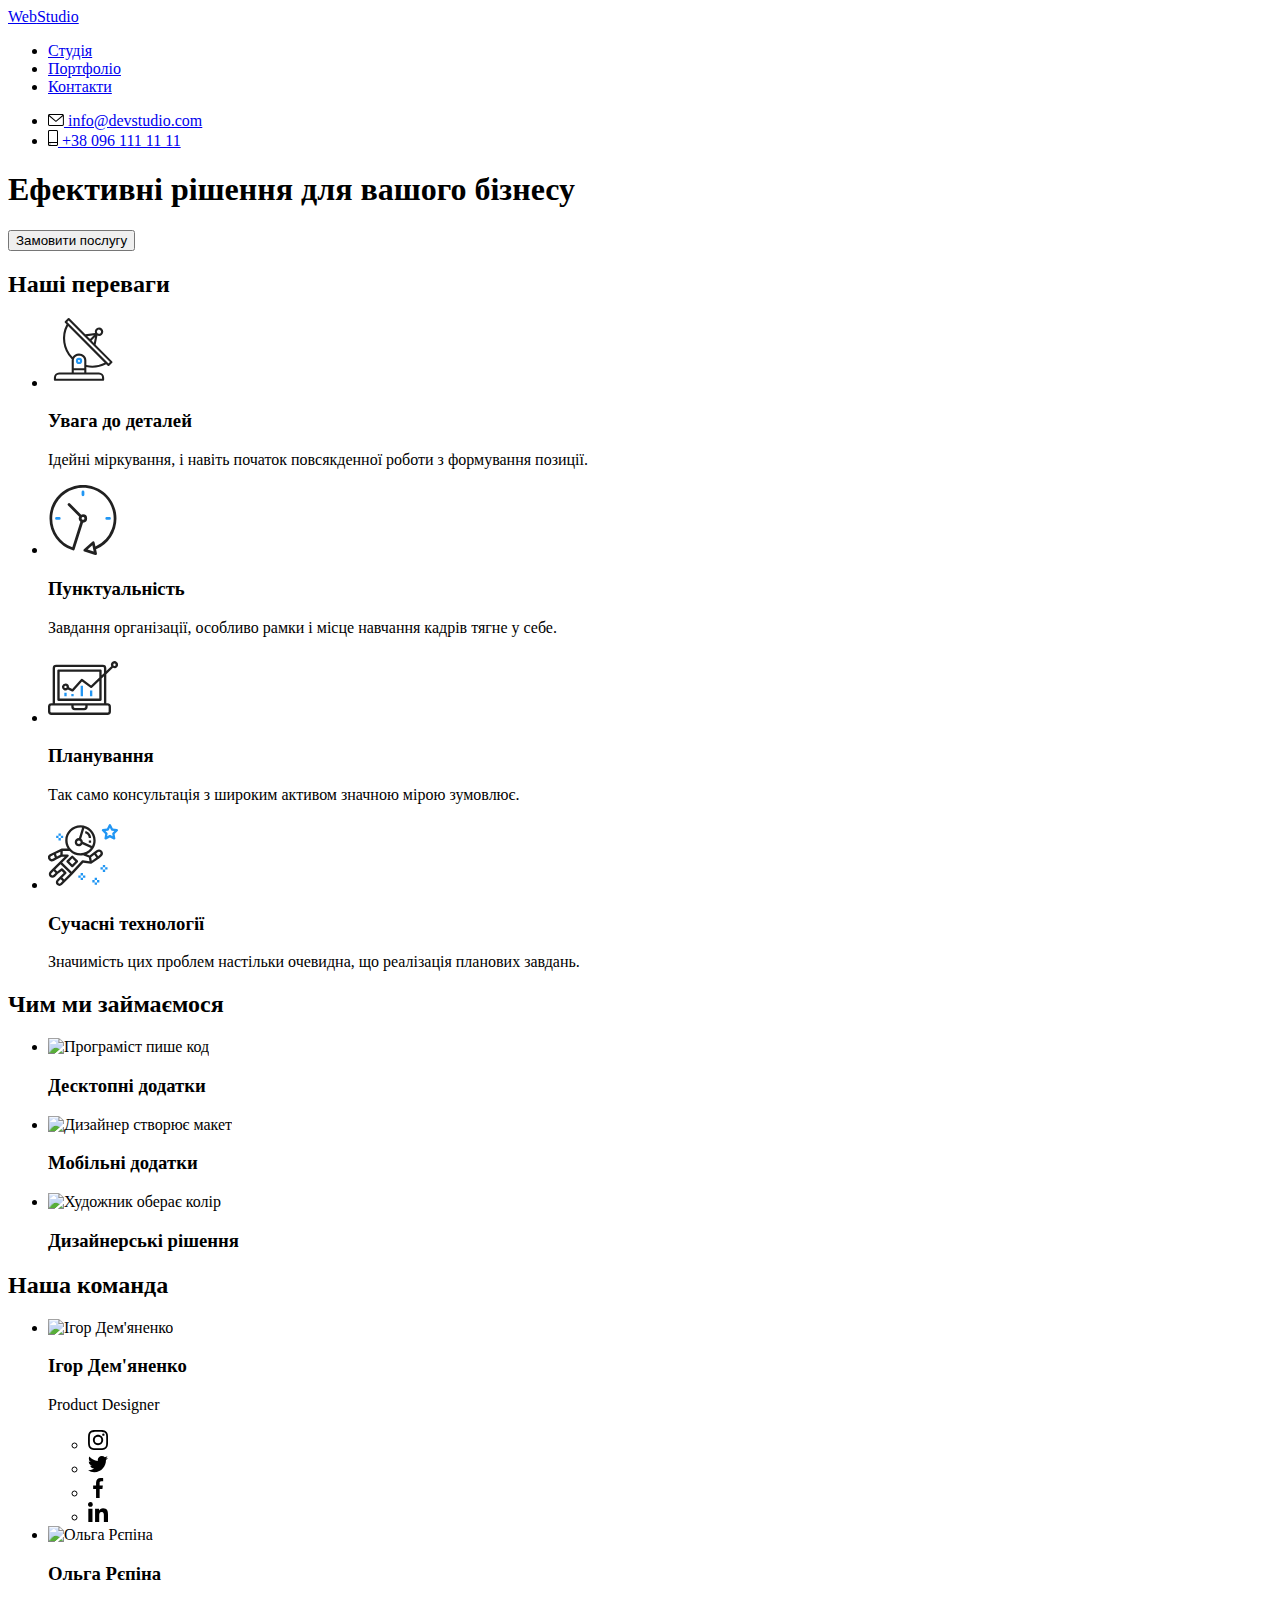
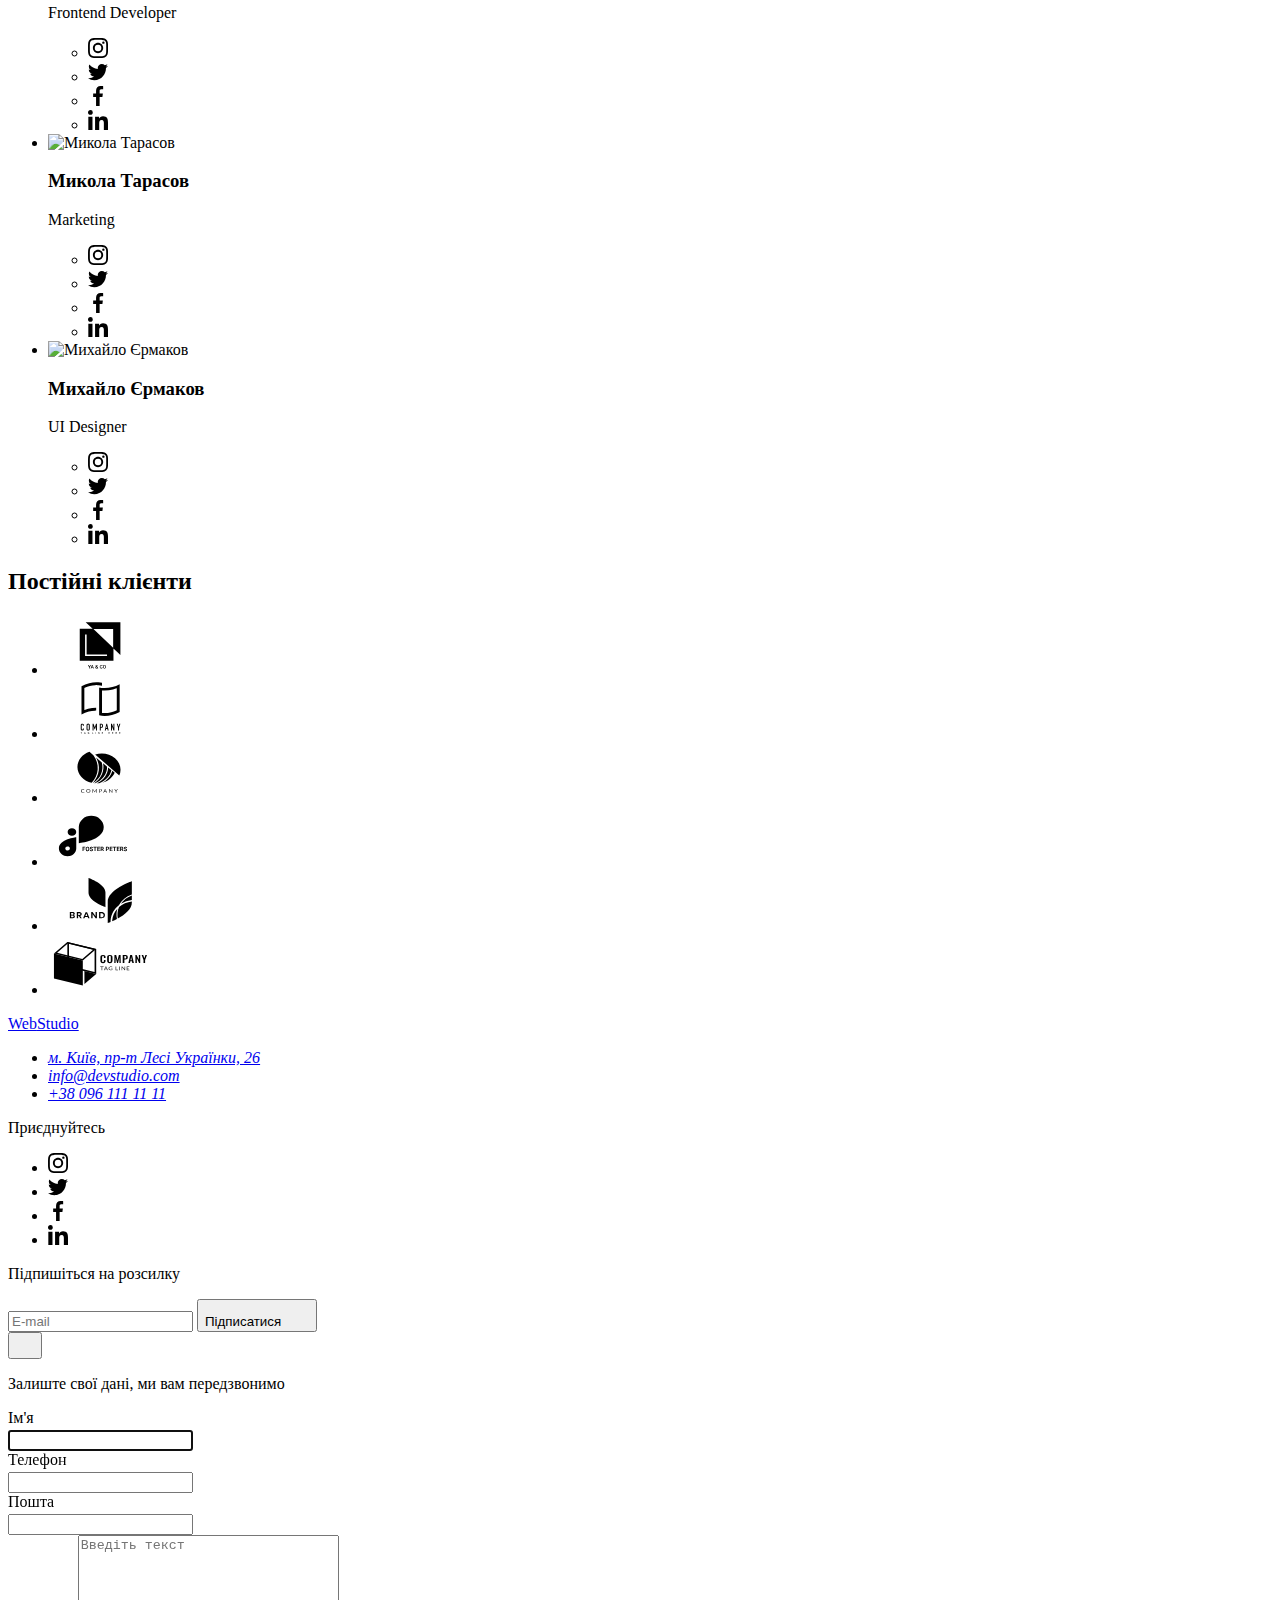
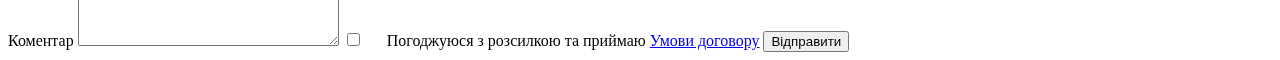
==== index.html @ 1516f113 "final edit" ====
<!DOCTYPE html>
<html lang="uk">

<head>
    <meta charset="UTF-8" />
    <meta http-equiv="X-UA-Compatible" content="IE=edge" />
    <meta name="viewport" content="width=device-width, initial-scale=1.0" />
    <link rel="preconnect" href="https://fonts.googleapis.com" />
    <link rel="preconnect" href="https://fonts.gstatic.com" crossorigin />
    <link
        href="https://fonts.googleapis.com/css2?family=Raleway:wght@700&family=Roboto:wght@400;500;700;900&display=swap"
        rel="stylesheet" />
    <link rel="stylesheet" href="./dist/css/main.min.css" />
    <title>Студія</title>
</head>

<body>
    <header class="header">
        <div class="container">
            <div class="header-container">
                <nav class="navigation">
                    <a class="logo header__logo" href="./index.html" lang="en">Web<span
                            class="logo__span">Studio</span></a>
                    <ul class="nav">
                        <li class="nav__item">
                            <a class="nav__link nav__link--current" href="./index.html">Студія</a>
                        </li>
                        <li class="nav__item">
                            <a class="nav__link" href="./portfolio.html">Портфоліо</a>
                        </li>
                        <li class="nav__item">
                            <a class="nav__link" href="#">Контакти</a>
                        </li>
                    </ul>
                </nav>
                <ul class="contacts">
                    <li class="contacts__item">
                        <a class="contacts__link" href="mailto:info@devstudio.com">
                            <svg class="icon contacts__icon" width="16" height="12">
                                <use xlink:href="./images/icons.svg#icon-envelope"></use>
                            </svg>
                            info@devstudio.com</a>
                    </li>
                    <li class="contacts__item">
                        <a class="contacts__link" href="tel:+380961111111">
                            <svg class="icon contacts__icon" width="10" height="16">
                                <use xlink:href="./images/icons.svg#icon-smartphone"></use>
                            </svg>
                            +38 096 111 11 11</a>
                    </li>
                </ul>
            </div>
        </div>
    </header>
    <main>
        <section class="hero">
            <div class="container">
                <h1 class="hero__title">
                    Ефективні рішення для вашого бізнесу
                </h1>
                <button class="hero__btn" type="button" data-modal-open>
                    Замовити послугу
                </button>
            </div>
        </section>
        <section class="section advantage">
            <div class="container">
                <h2 class="subtitle visually-hidden">Наші переваги</h2>
                <ul class="advantage__list">
                    <li class="advantage__item">
                        <div class="advantage__icon-container">
                            <svg class="advantage__icon" width="70" height="70">
                                <use xlink:href="./images/icons.svg#icon-antenna"></use>
                            </svg>
                        </div>
                        <h3 class="advantage__subtitle">
                            Увага до деталей
                        </h3>
                        <p class="advantage__description">
                            Ідейні міркування, і навіть початок повсякденної
                            роботи з формування позиції.
                        </p>
                    </li>
                    <li class="advantage__item">
                        <div class="advantage__icon-container">
                            <svg class="advantage__icon" width="70" height="70">
                                <use xlink:href="./images/icons.svg#icon-clock"></use>
                            </svg>
                        </div>
                        <h3 class="advantage__subtitle">
                            Пунктуальність
                        </h3>
                        <p class="advantage__description">
                            Завдання організації, особливо рамки і місце
                            навчання кадрів тягне у себе.
                        </p>
                    </li>
                    <li class="advantage__item">
                        <div class="advantage__icon-container">
                            <svg class="advantage__icon" width="70" height="70">
                                <use xlink:href="./images/icons.svg#icon-diagram"></use>
                            </svg>
                        </div>
                        <h3 class="advantage__subtitle">
                            Планування
                        </h3>
                        <p class="advantage__description">
                            Так само консультація з широким активом значною
                            мірою зумовлює.
                        </p>
                    </li>
                    <li class="advantage__item">
                        <div class="advantage__icon-container">
                            <svg class="advantage__icon" width="70" height="70">
                                <use xlink:href="./images/icons.svg#icon-astronaut"></use>
                            </svg>
                        </div>
                        <h3 class="advantage__subtitle">
                            Сучасні технології
                        </h3>
                        <p class="advantage__description">
                            Значимість цих проблем настільки очевидна, що
                            реалізація планових завдань.
                        </p>
                    </li>
                </ul>
            </div>
        </section>
        <section class="section works">
            <div class="container">
                <h2 class="subtitle works__title">Чим ми займаємося</h2>
                <ul class="works__list">
                    <li class="works__item">
                        <img src="./images/programming.jpg" alt="Програміст пише код" width="370" />
                        <h3 class="works__overlay">Десктопні додатки</h3>
                    </li>
                    <li class="works__item">
                        <img src="./images/design.jpg" alt="Дизайнер створює макет" width="370" />
                        <h3 class="works__overlay">Мобільні додатки</h3>
                    </li>
                    <li class="works__item">
                        <img src="./images/palette.jpg" alt="Художник оберає колір" width="370" />
                        <h3 class="works__overlay">Дизайнерські рішення</h3>
                    </li>
                </ul>
            </div>
        </section>
        <section class="section team">
            <div class="container">
                <h2 class="subtitle team__title">Наша команда</h2>
                <ul class="team__list">
                    <li class="team__item">
                        <div class="team-card">
                            <img src="./images/igir_demyanenko.jpg" alt="Ігор Дем'яненко" width="270" />
                            <div class="team-card__container">
                                <h3 class="team-card__title">
                                    Ігор Дем'яненко
                                </h3>
                                <p class="team-card__description" lang="en">
                                    Product Designer
                                </p>
                                <ul class="socials">
                                    <li class="socials__item">
                                        <a class="socials__link team-card__socials" href="https://www.instagram.com/"
                                            target="_blank" rel="noopener noreferrer">
                                            <svg class="icon" width="20" height="20">
                                                <use xlink:href="./images/icons.svg#icon-instagram"></use>
                                            </svg>
                                        </a>
                                    </li>
                                    <li class="socials__item">
                                        <a class="socials__link team-card__socials" href="https://twitter.com/"
                                            target="_blank" rel="noopener noreferrer">
                                            <svg class="icon" width="20" height="20">
                                                <use xlink:href="./images/icons.svg#icon-twitter"></use>
                                            </svg>
                                        </a>
                                    </li>
                                    <li class="socials__item">
                                        <a class="socials__link team-card__socials" href="https://facebook.com/"
                                            target="_blank" rel="noopener noreferrer">
                                            <svg class="icon" width="20" height="20">
                                                <use xlink:href="./images/icons.svg#icon-facebook"></use>
                                            </svg>
                                        </a>
                                    </li>
                                    <li class="socials__item">
                                        <a class="socials__link team-card__socials" href="https://www.linkedin.com/"
                                            target="_blank" rel="noopener noreferrer">
                                            <svg class="icon" width="20" height="20">
                                                <use xlink:href="./images/icons.svg#icon-linkedin"></use>
                                            </svg>
                                        </a>
                                    </li>
                                </ul>
                            </div>
                        </div>
                    </li>
                    <li class="team__item">
                        <div class="team-card">
                            <img src="./images/olga_repina.jpg" alt="Ольга Рєпіна" width="270" />
                            <div class="team-card__container">
                                <h3 class="team-card__title">Ольга Рєпіна</h3>
                                <p class="team-card__description" lang="en">
                                    Frontend Developer
                                </p>
                                <ul class="socials">
                                    <li class="socials__item">
                                        <a class="socials__link team-card__socials" href="https://www.instagram.com/"
                                            target="_blank" rel="noopener noreferrer">
                                            <svg class="icon" width="20" height="20">
                                                <use xlink:href="./images/icons.svg#icon-instagram"></use>
                                            </svg>
                                        </a>
                                    </li>
                                    <li class="socials__item">
                                        <a class="socials__link team-card__socials" href="https://twitter.com/"
                                            target="_blank" rel="noopener noreferrer">
                                            <svg class="icon" width="20" height="20">
                                                <use xlink:href="./images/icons.svg#icon-twitter"></use>
                                            </svg>
                                        </a>
                                    </li>
                                    <li class="socials__item">
                                        <a class="socials__link team-card__socials" href="https://facebook.com/"
                                            target="_blank" rel="noopener noreferrer">
                                            <svg class="icon" width="20" height="20">
                                                <use xlink:href="./images/icons.svg#icon-facebook"></use>
                                            </svg>
                                        </a>
                                    </li>
                                    <li class="socials__item">
                                        <a class="socials__link team-card__socials" href="https://www.linkedin.com/"
                                            target="_blank" rel="noopener noreferrer">
                                            <svg class="icon" width="20" height="20">
                                                <use xlink:href="./images/icons.svg#icon-linkedin"></use>
                                            </svg>
                                        </a>
                                    </li>
                                </ul>
                            </div>
                        </div>
                    </li>
                    <li class="team__item">
                        <div class="team-card">
                            <img src="./images/mikola_tarasov.jpg" alt="Микола Тарасов" width="270" />
                            <div class="team-card__container">
                                <h3 class="team-card__title">Микола Тарасов</h3>
                                <p class="team-card__description" lang="en">
                                    Marketing
                                </p>
                                <ul class="socials">
                                    <li class="socials__item">
                                        <a class="socials__link team-card__socials" href="https://www.instagram.com/"
                                            target="_blank" rel="noopener noreferrer">
                                            <svg class="icon" width="20" height="20">
                                                <use xlink:href="./images/icons.svg#icon-instagram"></use>
                                            </svg>
                                        </a>
                                    </li>
                                    <li class="socials__item">
                                        <a class="socials__link team-card__socials" href="https://twitter.com/"
                                            target="_blank" rel="noopener noreferrer">
                                            <svg class="icon" width="20" height="20">
                                                <use xlink:href="./images/icons.svg#icon-twitter"></use>
                                            </svg>
                                        </a>
                                    </li>
                                    <li class="socials__item">
                                        <a class="socials__link team-card__socials" href="https://facebook.com/"
                                            target="_blank" rel="noopener noreferrer">
                                            <svg class="icon" width="20" height="20">
                                                <use xlink:href="./images/icons.svg#icon-facebook"></use>
                                            </svg>
                                        </a>
                                    </li>
                                    <li class="socials__item">
                                        <a class="socials__link team-card__socials" href="https://www.linkedin.com/"
                                            target="_blank" rel="noopener noreferrer">
                                            <svg class="icon" width="20" height="20">
                                                <use xlink:href="./images/icons.svg#icon-linkedin"></use>
                                            </svg>
                                        </a>
                                    </li>
                                </ul>
                            </div>
                        </div>
                    </li>
                    <li class="team__item">
                        <div class="team-card">
                            <img src="./images/mikhaylo_yermakov.jpg" alt="Михайло Єрмаков" width="270" />
                            <div class="team-card__container">
                                <h3 class="team-card__title">
                                    Михайло Єрмаков
                                </h3>
                                <p class="team-card__description" lang="en">
                                    UI Designer
                                </p>
                                <ul class="socials">
                                    <li class="socials__item">
                                        <a class="socials__link team-card__socials" href="https://www.instagram.com/"
                                            target="_blank" rel="noopener noreferrer">
                                            <svg class="icon" width="20" height="20">
                                                <use xlink:href="./images/icons.svg#icon-instagram"></use>
                                            </svg>
                                        </a>
                                    </li>
                                    <li class="socials__item">
                                        <a class="socials__link team-card__socials" href="https://twitter.com/"
                                            target="_blank" rel="noopener noreferrer">
                                            <svg class="icon" width="20" height="20">
                                                <use xlink:href="./images/icons.svg#icon-twitter"></use>
                                            </svg>
                                        </a>
                                    </li>
                                    <li class="socials__item">
                                        <a class="socials__link team-card__socials" href="https://facebook.com/"
                                            target="_blank" rel="noopener noreferrer">
                                            <svg class="icon" width="20" height="20">
                                                <use xlink:href="./images/icons.svg#icon-facebook"></use>
                                            </svg>
                                        </a>
                                    </li>
                                    <li class="socials__item">
                                        <a class="socials__link team-card__socials" href="https://www.linkedin.com/"
                                            target="_blank" rel="noopener noreferrer">
                                            <svg class="icon" width="20" height="20">
                                                <use xlink:href="./images/icons.svg#icon-linkedin"></use>
                                            </svg>
                                        </a>
                                    </li>
                                </ul>
                            </div>
                        </div>
                    </li>
                </ul>
            </div>
        </section>
        <section class="section clients">
            <div class="container">
                <h2 class="subtitle clients__title">Постійні клієнти</h2>
                <ul class="clients__list">
                    <li class="clients__item">
                        <a class="clients__link" href="">
                            <svg class="icon" width="106" height="60">
                                <use xlink:href="./images/icons.svg#icon-logo-1">
                                </use>
                            </svg>
                        </a>
                    </li>
                    <li class="clients__item">
                        <a class="clients__link" href="">
                            <svg class="icon" width="106" height="60">
                                <use xlink:href="./images/icons.svg#icon-logo-2">
                                </use>
                            </svg>
                        </a>
                    </li>
                    <li class="clients__item">
                        <a class="clients__link" href="">
                            <svg class="icon" width="106" height="60">
                                <use xlink:href="./images/icons.svg#icon-logo-3">
                                </use>
                            </svg>
                        </a>
                    </li>
                    <li class="clients__item">
                        <a class="clients__link" href="">
                            <svg class="icon" width="106" height="60">
                                <use xlink:href="./images/icons.svg#icon-logo-4">
                                </use>
                            </svg>
                        </a>
                    </li>
                    <li class="clients__item">
                        <a class="clients__link" href="">
                            <svg class="icon" width="106" height="60">
                                <use xlink:href="./images/icons.svg#icon-logo-5">
                                </use>
                            </svg>
                        </a>
                    </li>
                    <li class="clients__item">
                        <a class="clients__link" href="">
                            <svg class="icon" width="106" height="60">
                                <use xlink:href="./images/icons.svg#icon-logo-6">
                                </use>
                            </svg>
                        </a>
                    </li>
                </ul>
            </div>
        </section>
    </main>
    <footer class="footer">
        <div class="container">
            <div class="footer__container">
                <div class="footer__address-box">
                    <a class="logo footer__logo" href="./index.html" lang="en">Web<span
                            class="logo__span">Studio</span></a>
                    <address class="address">
                        <ul>
                            <li class="address__item">
                                <a class="address__link address__link--external"
                                    href="https://goo.gl/maps/eqV23aZUYZTrV4pg6" target="_blank"
                                    rel="noopener noreferrer">м. Київ, пр-т Лесі Українки, 26</a>
                            </li>
                            <li class="address__item">
                                <a class="address__link" href="mailto:info@devstudio.com">info@devstudio.com</a>
                            </li>
                            <li class="address__item">
                                <a class="address__link" href="tel:+380961111111">+38 096 111 11 11</a>
                            </li>
                        </ul>
                    </address>
                </div>
                <div class="footer__socials-box">
                    <p class="footer__caption">Приєднуйтесь</p>
                    <ul class="socials">
                        <li class="socials__item">
                            <a class="socials__link footer__socials" href="https://www.instagram.com/" target="_blank"
                                rel="noopener noreferrer">
                                <svg class="icon" width="20" height="20">
                                    <use xlink:href="./images/icons.svg#icon-instagram"></use>
                                </svg>
                            </a>
                        </li>
                        <li class="socials__item">
                            <a class="socials__link footer__socials" href="https://twitter.com/" target="_blank"
                                rel="noopener noreferrer">
                                <svg class="icon" width="20" height="20">
                                    <use xlink:href="./images/icons.svg#icon-twitter"></use>
                                </svg>
                            </a>
                        </li>
                        <li class="socials__item">
                            <a class="socials__link footer__socials" href="https://facebook.com/" target="_blank"
                                rel="noopener noreferrer">
                                <svg class="icon" width="20" height="20">
                                    <use xlink:href="./images/icons.svg#icon-facebook"></use>
                                </svg>
                            </a>
                        </li>
                        <li class="socials__item">
                            <a class="socials__link footer__socials" href="https://www.linkedin.com/" target="_blank"
                                rel="noopener noreferrer">
                                <svg class="icon" width="20" height="20">
                                    <use xlink:href="./images/icons.svg#icon-linkedin"></use>
                                </svg>
                            </a>
                        </li>
                    </ul>
                </div>
                <div class="footer__subscription">
                    <p class="footer__caption">Підпишіться на розсилку</p>
                    <form class="subscription-form" action="#">
                        <label>
                            <input class="subscription-form__input" type="email" name="subscribe-email"
                                placeholder="E-mail">
                        </label>
                        <button class="subscription-form__btn" type="submit">
                            Підписатися
                            <svg class="icon" width="24" height="24">
                                <use xlink:href="./images/icons.svg#icon-send"></use>
                            </svg>
                        </button>
                    </form>
                </div>
            </div>
        </div>
    </footer>
    <div class="backdrop is-hidden" data-modal>
        <div class="modal">
            <button class="modal__btn" type="button" data-modal-close>
                <svg width="18" height="18">
                    <use xlink:href="./images/icons.svg#icon-close"></use>
                </svg>
            </button>
            <form class="send-form" action="#">
                <p class="send-form__caption">Залиште свої дані, ми вам передзвонимо</p>
                <label class="send-form__field" for="name">Ім'я</label>
                <div class="send-form__wrapper">
                    <input class="send-form__input" type="text" name="name" id="name" required autofocus>
                    <svg class="send-form__icon" width="18" height="18">
                        <use xlink:href="./images/icons.svg#icon-person"></use>
                    </svg>
                </div>
                <label class="send-form__field" for="tel">Телефон</label>
                <div class="send-form__wrapper">
                    <input class="send-form__input" type="tel" name="tel" id="tel" required>
                    <svg class="send-form__icon" width="18" height="18">
                        <use xlink:href="./images/icons.svg#icon-phone"></use>
                    </svg>
                </div>
                <label class="send-form__field" for="email">Пошта</label>
                <div class="send-form__wrapper">
                    <input class="send-form__input" type="email" name="email" id="email" required>
                    <svg class="send-form__icon" width="18" height="18">
                        <use xlink:href="./images/icons.svg#icon-email"></use>
                    </svg>
                </div>
                <label class="send-form__field send-form__field--coment"><span class="send-form__span">Коментар</span>
                    <textarea class="send-form__coment-area" name="coment" cols="30" rows="7"
                        placeholder="Введіть текст" autocomplete="off"></textarea>
                </label>
                <label class="send-form__accept-field">
                    <input class="send-form__checkbox visually-hidden" type="checkbox" name="accept" value="accept">
                    <svg class="send-form__icon-check" width="16" height="15">
                        <use xlink:href="./images/icons.svg#icon-check"></use>
                    </svg>
                    Погоджуюся з розсилкою та приймаю <a class="send-form__policy" href="#">Умови договору</a>
                </label>
                <button class="send-form__btn" type="submit">Відправити</button>
            </form>
        </div>
    </div>
    <script src="./js/modal.js"></script>
</body>

</html>
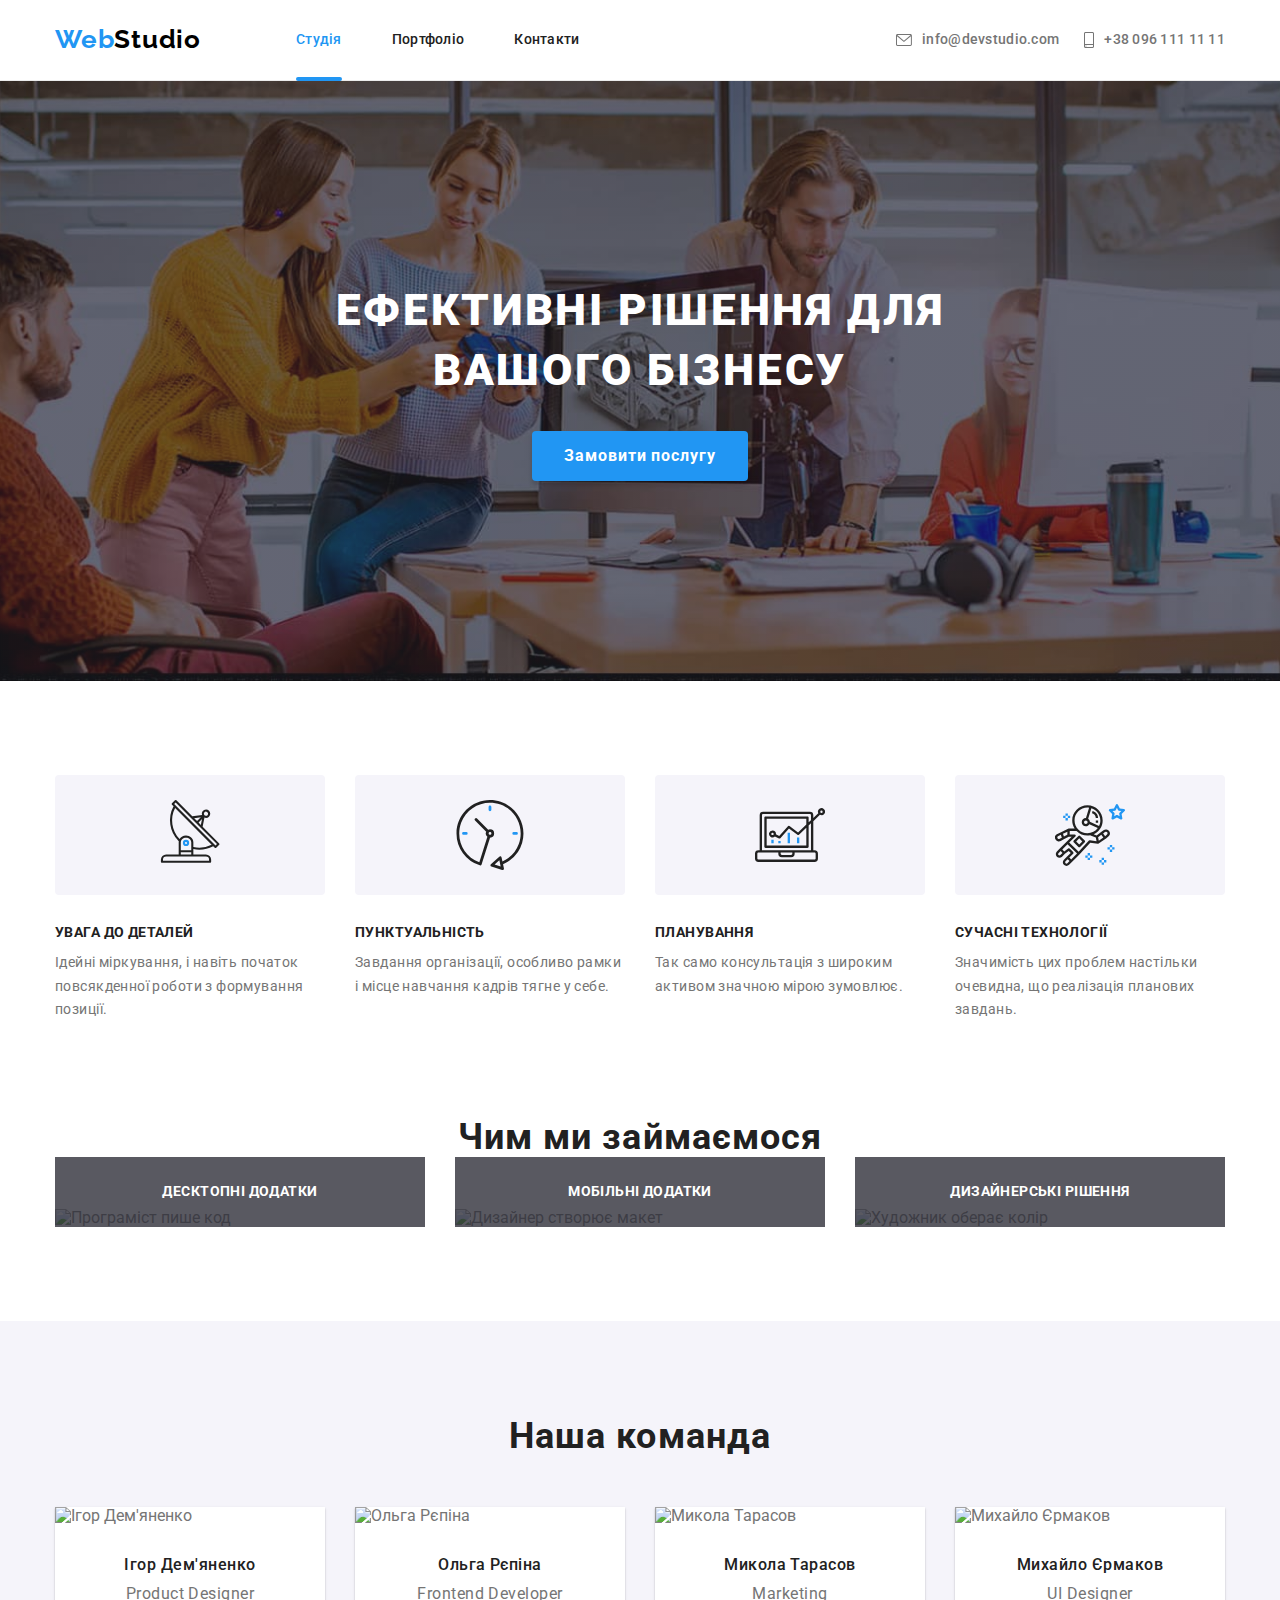
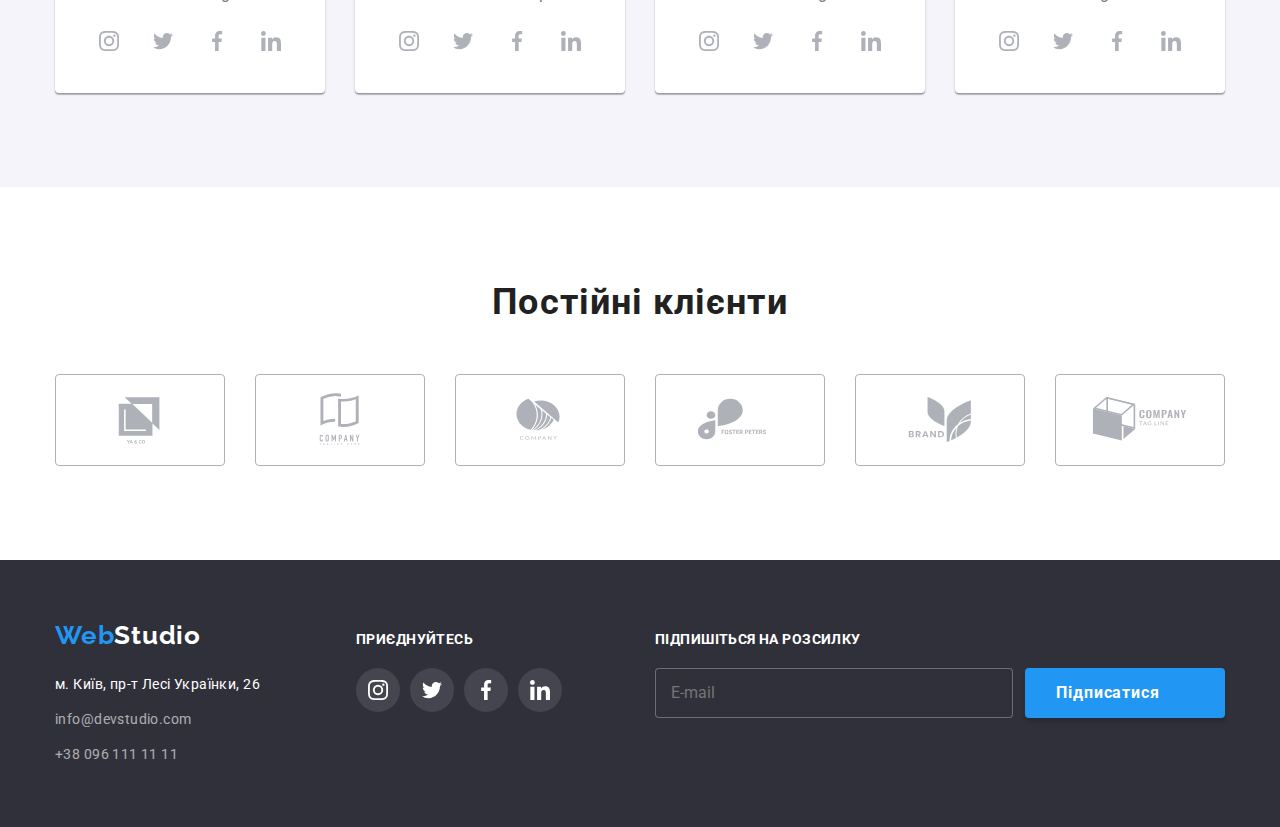
==== commit a375ebdd: "edit settings" ====
--- a/index.html
+++ b/index.html
@@ -10,7 +10,7 @@
     <link
         href="https://fonts.googleapis.com/css2?family=Raleway:wght@700&family=Roboto:wght@400;500;700;900&display=swap"
         rel="stylesheet" />
-    <link rel="stylesheet" href="./dist/css/main.min.css" />
+    <link rel="stylesheet" href="./css/main.min.css" />
     <title>Студія</title>
 </head>
 
--- a/css/main.min.css
+++ b/css/main.min.css
@@ -0,0 +1 @@
+/*! modern-normalize v1.0.0 | MIT License | https://github.com/sindresorhus/modern-normalize */*,::after,::before{box-sizing:border-box}:root{-moz-tab-size:4;-o-tab-size:4;tab-size:4}html{line-height:1.15;-webkit-text-size-adjust:100%}body{margin:0}body{font-family:system-ui,-apple-system,"Segoe UI",Roboto,Helvetica,Arial,sans-serif,"Apple Color Emoji","Segoe UI Emoji"}hr{height:0;color:inherit}abbr[title]{-webkit-text-decoration:underline dotted;text-decoration:underline dotted}b,strong{font-weight:bolder}code,kbd,pre,samp{font-family:ui-monospace,SFMono-Regular,Consolas,"Liberation Mono",Menlo,monospace;font-size:1em}small{font-size:80%}sub,sup{font-size:75%;line-height:0;position:relative;vertical-align:baseline}sub{bottom:-0.25em}sup{top:-0.5em}table{text-indent:0;border-color:inherit}button,input,optgroup,select,textarea{font-family:inherit;font-size:100%;line-height:1.15;margin:0}button,select{text-transform:none}[type=button],[type=reset],[type=submit],button{-webkit-appearance:button}::-moz-focus-inner{border-style:none;padding:0}:-moz-focusring{outline:1px dotted ButtonText}:-moz-ui-invalid{box-shadow:none}legend{padding:0}progress{vertical-align:baseline}::-webkit-inner-spin-button,::-webkit-outer-spin-button{height:auto}[type=search]{-webkit-appearance:textfield;outline-offset:-2px}::-webkit-search-decoration{-webkit-appearance:none}::-webkit-file-upload-button{-webkit-appearance:button;font:inherit}summary{display:list-item}*{margin:0;padding:0}body{width:100%;margin:0 auto;font-family:"Roboto",sans-serif;color:#757575}a{text-decoration:none;color:inherit}ul{list-style:none}img{display:block;max-width:100%;height:auto}h1,h2,h3,h4,h5,h6{margin:0;padding:0}.send-form__btn,.subscription-form__btn,.hero__btn{height:50px;margin:0 auto;background-color:#2196f3;font-weight:700;font-size:16px;line-height:1.88;letter-spacing:.06em;color:#fff;border:none;border-radius:4px;cursor:pointer;box-shadow:0 4px 4px rgba(0,0,0,.15);transition:background-color 250ms cubic-bezier(0.4, 0, 0.2, 1)}.clients__title,.team__title,.works__title{color:#212121;font-weight:700;font-size:36px;line-height:1.17;letter-spacing:.03em;text-align:center}.container{max-width:1200px;padding:0 15px;margin:0 auto}.header{background-color:#fff;border-bottom:1px solid #ececec}.header__logo{padding:24px 0 25px}.header__logo .logo__span{color:#000}.header-container{display:flex;justify-content:space-between}.navigation{display:flex;gap:95px;align-items:center}.logo{display:block;font-family:"Raleway";font-weight:700;font-size:26px;line-height:1.19;letter-spacing:.03em;color:#2196f3}.nav{display:flex;align-items:center;gap:50px}.nav__link{display:block;padding:32px 0;font-weight:500;font-size:14px;line-height:1.14;letter-spacing:.02em;color:#212121;transition:color 250ms cubic-bezier(0.4, 0, 0.2, 1)}.nav__link:hover,.nav__link:focus{color:#2196f3}.nav__link--current{position:relative;color:#2196f3}.nav__link--current::after{content:"";position:absolute;display:block;left:0;bottom:-1px;width:100%;height:4px;border-radius:2px;background-color:#2196f3}.contacts{display:flex;align-items:center;gap:25px}.contacts__item{font-weight:500;font-size:14px;line-height:1.14;letter-spacing:.02em}.contacts__link{display:inline-flex;align-items:center;padding:32px 0;transition:color 250ms cubic-bezier(0.4, 0, 0.2, 1)}.contacts__link:hover,.contacts__link:focus{color:#2196f3}.contacts__icon{margin-right:10px}.icon{fill:currentColor}.section{padding:94px 0}.hero{max-width:1600px;margin:0 auto;padding:200px 0;text-align:center;background-color:#2f303a;background-image:linear-gradient(rgba(47, 48, 58, 0.4), rgba(47, 48, 58, 0.4)),url(../../images/hero-background.jpg);background-repeat:no-repeat;background-size:cover;background-position:center}.hero__title{width:696px;font-weight:900;font-size:44px;line-height:1.36;letter-spacing:.06em;text-align:center;text-transform:uppercase;color:#fff;margin:0 auto 30px auto}.hero__btn{width:216px}.hero__btn:hover,.hero__btn:focus{background-color:#188ce8}.advantage{background-color:#fff}.advantage__list{display:flex;gap:30px}.advantage__item{flex-basis:calc((100% - 90px)/4)}.advantage__icon-container{display:flex;justify-content:center;align-items:center;height:120px;margin-bottom:30px;background-color:#f5f4fa;border-radius:4px}.advantage__subtitle{color:#212121;font-weight:700;font-size:14px;line-height:1.14;letter-spacing:.03em;text-transform:uppercase;margin-bottom:10px}.advantage__description{font-weight:inherit;font-size:14px;line-height:1.71;letter-spacing:.03em}.works{padding-top:0;background-color:#fff}.works__title{margin-bottom:50px}.works__list{display:flex;justify-content:space-between}.works__item{position:relative}.works__overlay{position:absolute;width:100%;height:70px;bottom:0;display:flex;justify-content:center;align-items:center;color:#fff;font-weight:700;font-size:14px;line-height:1.14;letter-spacing:.03em;text-transform:uppercase;background-color:rgba(47,48,58,.8)}.socials{display:flex;justify-content:center;gap:10px}.socials__item{width:44px;height:44px}.socials__link{display:flex;justify-content:center;align-items:center;width:100%;height:100%;border-radius:50%}.team{background-color:#f5f4fa}.team__title{margin-bottom:50px}.team__list{display:flex;justify-content:space-between}.team__item{background-color:#fff;border-bottom-left-radius:4px;border-bottom-right-radius:4px;box-shadow:0px 1px 3px rgba(0,0,0,.12),0px 1px 1px rgba(0,0,0,.14),0px 2px 1px rgba(0,0,0,.2)}.team-card__container{padding:30px 0}.team-card__title{color:#212121;font-weight:500;font-size:16px;line-height:1.19;letter-spacing:.03em;text-align:center;margin-bottom:10px}.team-card__description{font-weight:inherit;font-size:16px;line-height:1.19;letter-spacing:.03em;text-align:center;margin-bottom:16px}.team-card__socials{color:#afb1b8;transition:color 250ms cubic-bezier(0.4, 0, 0.2, 1),background-color 250ms cubic-bezier(0.4, 0, 0.2, 1)}.team-card__socials:hover,.team-card__socials:focus{color:#fff;background-color:#2196f3}.clients{background-color:#fff}.clients__title{margin-bottom:50px}.clients__list{display:flex;justify-content:space-between;flex-wrap:wrap}.clients__item{flex:0 0 170px;height:92px}.clients__link{display:flex;justify-content:center;width:100%;height:100%;align-items:center;border:1px solid #afb1b8;border-radius:4px;color:#afb1b8;transition:color 250ms cubic-bezier(0.4, 0, 0.2, 1),border-color 250ms cubic-bezier(0.4, 0, 0.2, 1)}.clients__link:hover,.clients__link:focus{color:#2196f3;border-color:#2196f3}.projects{background-color:#fff}.projects-filter{display:flex;justify-content:center;gap:8px;margin-bottom:50px}.projects-filter__btn{border:none;border-radius:4px;padding:6px 22px;font-weight:500;font-size:16px;line-height:1.62;letter-spacing:.03em;text-align:center;background-color:#f5f4fa;cursor:pointer;transition:background-color 250ms cubic-bezier(0.4, 0, 0.2, 1),color 250ms cubic-bezier(0.4, 0, 0.2, 1),box-shadow 250ms cubic-bezier(0.4, 0, 0.2, 1)}.projects-filter__btn:hover,.projects-filter__btn:focus{background-color:#2196f3;color:#fff;box-shadow:0px 3px 1px rgba(0,0,0,.1),0px 1px 2px rgba(0,0,0,.08),0px 2px 2px rgba(0,0,0,.12)}.project-list{display:flex;justify-content:space-between;flex-wrap:wrap;gap:30px}.project-list__item{width:370px}.project-card{display:block;transition:box-shadow 250ms cubic-bezier(0.4, 0, 0.2, 1)}.project-card:hover,.project-card:focus{box-shadow:0px 1px 1px rgba(0,0,0,.12),0px 4px 4px rgba(0,0,0,.06),1px 4px 6px rgba(0,0,0,.16)}.project-card:hover .project-card__overlay,.project-card:focus .project-card__overlay{transform:translateY(0)}.project-card__overlay-box{position:relative;overflow:hidden}.project-card__overlay{position:absolute;display:flex;align-items:center;top:0;left:0;padding:0 24px;width:100%;height:100%;background-color:#2196f3;opacity:.9;transform:translateY(100%);transition:transform 250ms cubic-bezier(0.4, 0, 0.2, 1)}.project-card__description{color:#fff;font-weight:inherit;font-size:18px;line-height:1.56;letter-spacing:.03em}.project-card__content-box{padding:20px 24px;border:1px solid #eee;border-top:0}.project-card__title{color:#212121;font-weight:700;font-size:18px;line-height:2;letter-spacing:.06em;margin-bottom:4px}.project-card__caption{font-weight:inherit;font-size:16px;line-height:1.88;letter-spacing:.03em}.address{font-weight:inherit;font-size:14px;line-height:1.86;letter-spacing:.03em;font-style:normal}.address__item{width:231px}.address__item:not(:last-child){margin-bottom:9px}.address__link{color:#fff;opacity:.6;transition:color 250ms cubic-bezier(0.4, 0, 0.2, 1)}.address__link:hover,.address__link:focus{color:#2196f3}.address__link--external{opacity:1;transition:color 250ms cubic-bezier(0.4, 0, 0.2, 1)}.footer{background-color:#2f303a;padding:60px 0;color:#fff}.footer__container{display:flex;align-items:baseline}.footer__address-box{margin-right:70px}.footer__logo{margin-bottom:20px}.footer__logo .logo__span{color:#fff}.footer__socials-box{margin-right:93px}.footer__caption{font-weight:700;font-size:14px;line-height:1.14;letter-spacing:.03em;text-transform:uppercase;margin-bottom:20px}.footer__socials{background-color:#44454e;transition:background-color 250ms cubic-bezier(0.4, 0, 0.2, 1)}.footer__socials:hover,.footer__socials:focus{background-color:#2196f3}.subscription-form{display:flex}.subscription-form__input{padding:15px;width:358px;color:#757575;background-color:#2f303a;border:1px solid rgba(255,255,255,.3);border-radius:4px;transition:border 250ms cubic-bezier(0.4, 0, 0.2, 1)}.subscription-form__input:focus{color:#fff;border:1px solid #2196f3;outline:none}.subscription-form__btn{display:inline-flex;justify-content:center;align-items:center;width:200px;gap:10px;margin-left:12px}.subscription-form__btn:hover,.subscription-form__btn:focus{background-color:#188ce8}.backdrop{position:fixed;top:0;left:0;width:100%;height:100%;opacity:1;background-color:rgba(0,0,0,.2);transition:opacity 250ms cubic-bezier(0.4, 0, 0.2, 1),visibility 250ms cubic-bezier(0.4, 0, 0.2, 1)}.backdrop.is-hidden{visibility:hidden;opacity:0;pointer-events:none}.backdrop.is-hidden .modal{transform:translate(-50%, -50%) scale(0.9)}.modal{position:absolute;top:50%;left:50%;transform:translate(-50%, -50%) scale(1);width:528px;border-radius:4px;background-color:#fff;transition:transform 250ms cubic-bezier(0.4, 0, 0.2, 1)}.modal__btn{position:absolute;top:8px;right:8px;padding:5px;width:30px;height:30px;background-color:#fff;fill:#000;border:1px solid rgba(0,0,0,.1);border-radius:50%;transition:fill 250ms cubic-bezier(0.4, 0, 0.2, 1);cursor:pointer}.modal__btn:hover{fill:#2196f3}.send-form{width:100%;padding:40px}.send-form__caption{margin-bottom:12px;color:#212121;font-style:normal;font-weight:700;font-size:20px;line-height:1.15;letter-spacing:.03em;text-align:center}.send-form__field{display:block;font-weight:inherit;font-size:12px;line-height:1.17;letter-spacing:.01em;color:#757575}.send-form__field--coment{margin-bottom:20px}.send-form__span{display:block;margin-bottom:4px}.send-form__wrapper{position:relative;margin:4px 0 10px}.send-form__icon{position:absolute;top:50%;left:12px;transform:translateY(-50%);fill:#212121;transition:fill 250ms cubic-bezier(0.4, 0, 0.2, 1)}.send-form__input{width:100%;padding:12px 12px 12px 42px;font-weight:inherit;font-size:12px;line-height:1.17;letter-spacing:.01em;border:1px solid rgba(33,33,33,.2);border-radius:4px;fill:#212121;transition:border 250ms cubic-bezier(0.4, 0, 0.2, 1)}.send-form__input:focus{border:1px solid #2196f3;outline:none}.send-form__input:focus~.send-form__icon{fill:#2196f3}.send-form__coment-area{width:100%;height:120px;padding:12px 16px;border:1px solid rgba(33,33,33,.2);border-radius:4px;resize:none;transition:border 250ms cubic-bezier(0.4, 0, 0.2, 1)}.send-form__coment-area:focus{border:1px solid #2196f3;outline:none;fill:#2196f3}.send-form__accept-field{display:flex;justify-content:center;align-items:center;gap:7px;margin-bottom:30px;font-weight:inherit;font-size:14px;line-height:1.71;letter-spacing:.03em;color:#757575;fill:#fff}.send-form__policy{color:#2196f3}.send-form__icon-check{border:2px solid #212121;border-radius:2px;transition:border 250ms cubic-bezier(0.4, 0, 0.2, 1),background-color 250ms cubic-bezier(0.4, 0, 0.2, 1)}.send-form__checkbox:checked~.send-form__icon-check{background-color:#2196f3;border:none}.send-form__btn{display:block;width:200px}.send-form__btn:hover,.send-form__btn:focus{background-color:#188ce8}.visually-hidden{position:absolute;white-space:nowrap;width:1px;height:1px;overflow:hidden;border:0;padding:0;clip:rect(0 0 0 0);-webkit-clip-path:inset(50%);clip-path:inset(50%);margin:-1px}.modal-open{overflow:hidden}/*# sourceMappingURL=main.min.css.map */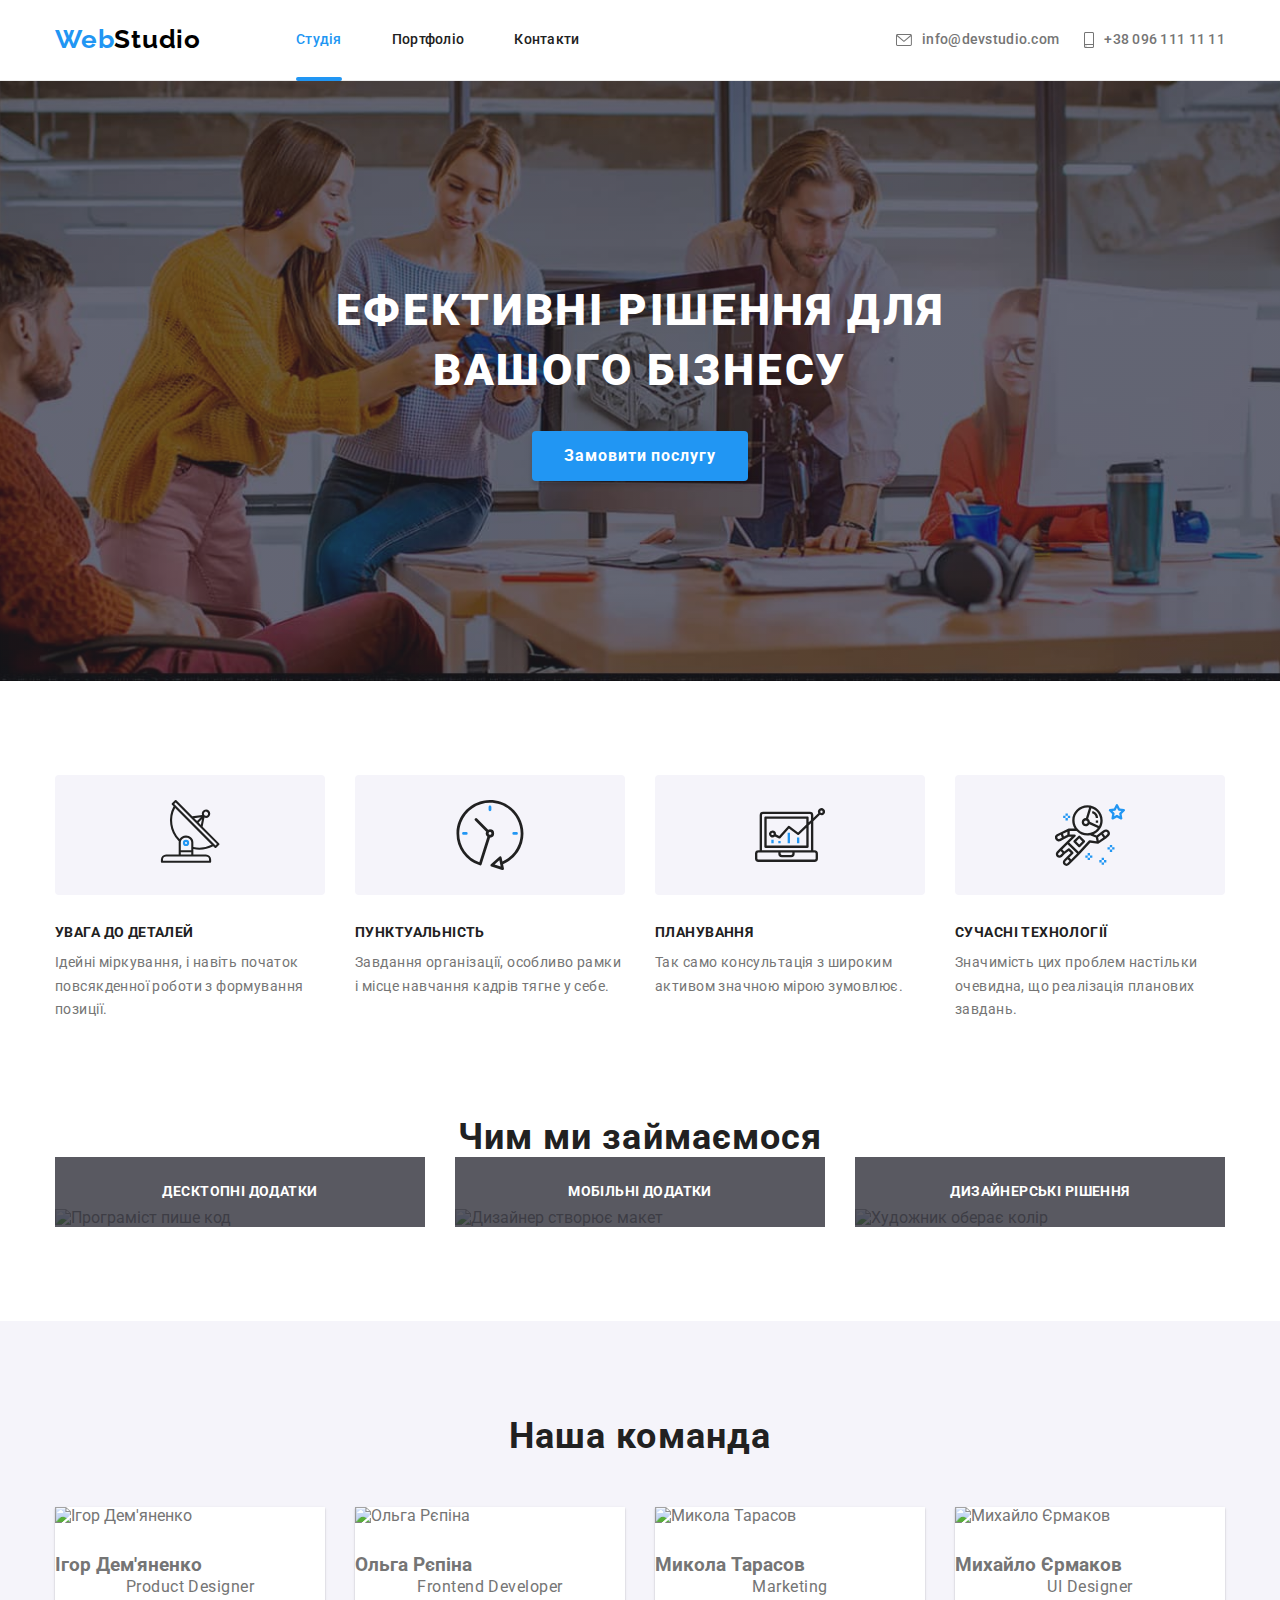
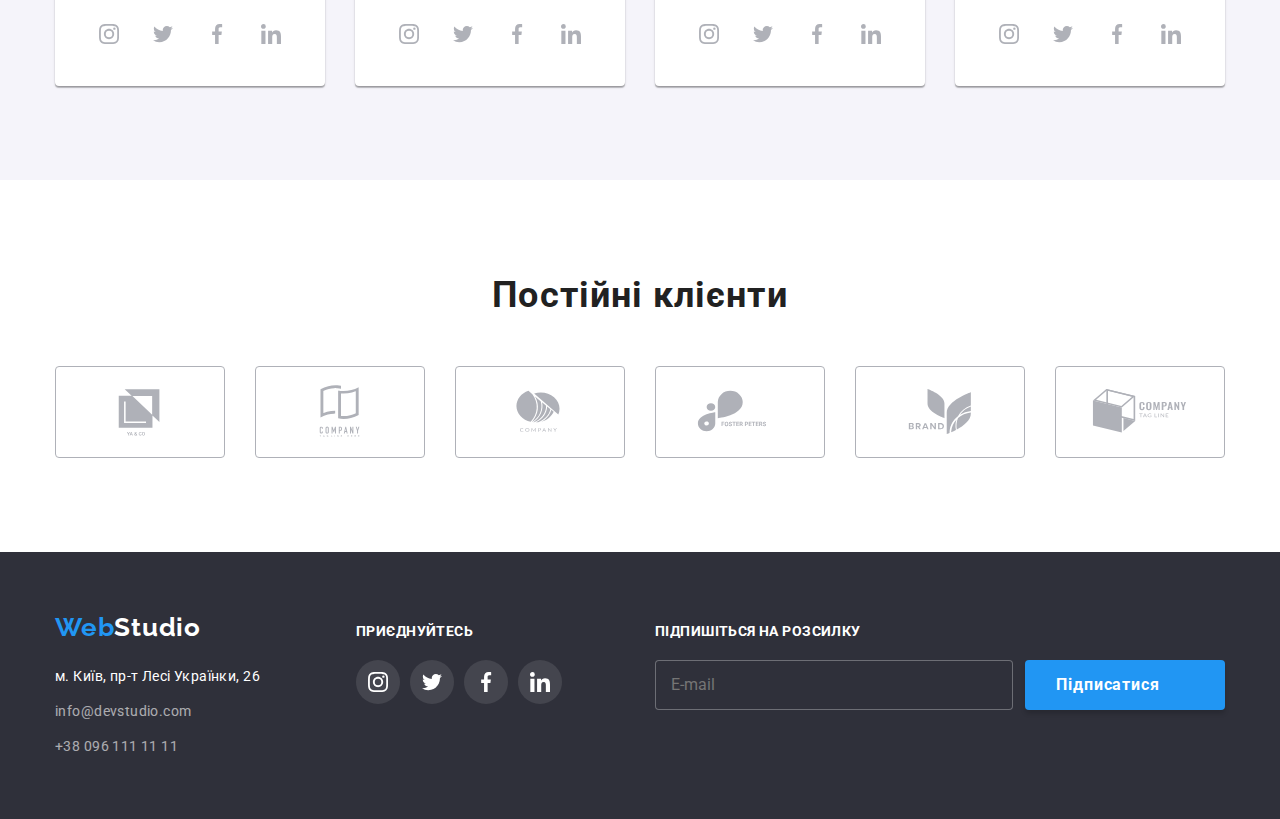
==== commit 8a6e79c1: "fix error" ====
--- a/index.html
+++ b/index.html
@@ -16,40 +16,37 @@
 
 <body>
     <header class="header">
-        <div class="container">
-            <div class="header-container">
-                <nav class="navigation">
-                    <a class="logo header__logo" href="./index.html" lang="en">Web<span
-                            class="logo__span">Studio</span></a>
-                    <ul class="nav">
-                        <li class="nav__item">
-                            <a class="nav__link nav__link--current" href="./index.html">Студія</a>
-                        </li>
-                        <li class="nav__item">
-                            <a class="nav__link" href="./portfolio.html">Портфоліо</a>
-                        </li>
-                        <li class="nav__item">
-                            <a class="nav__link" href="#">Контакти</a>
-                        </li>
-                    </ul>
-                </nav>
-                <ul class="contacts">
-                    <li class="contacts__item">
-                        <a class="contacts__link" href="mailto:info@devstudio.com">
-                            <svg class="icon contacts__icon" width="16" height="12">
-                                <use xlink:href="./images/icons.svg#icon-envelope"></use>
-                            </svg>
-                            info@devstudio.com</a>
-                    </li>
-                    <li class="contacts__item">
-                        <a class="contacts__link" href="tel:+380961111111">
-                            <svg class="icon contacts__icon" width="10" height="16">
-                                <use xlink:href="./images/icons.svg#icon-smartphone"></use>
-                            </svg>
-                            +38 096 111 11 11</a>
+        <div class="container header__container">
+            <nav class="navigation">
+                <a class="logo header__logo" href="./index.html" lang="en">Web<span class="logo__span">Studio</span></a>
+                <ul class="nav">
+                    <li class="nav__item">
+                        <a class="nav__link nav__link--current" href="./index.html">Студія</a>
+                    </li>
+                    <li class="nav__item">
+                        <a class="nav__link" href="./portfolio.html">Портфоліо</a>
+                    </li>
+                    <li class="nav__item">
+                        <a class="nav__link" href="#">Контакти</a>
                     </li>
                 </ul>
-            </div>
+            </nav>
+            <ul class="contacts">
+                <li class="contacts__item">
+                    <a class="contacts__link" href="mailto:info@devstudio.com">
+                        <svg class="contacts__icon" width="16" height="12">
+                            <use xlink:href="./images/icons.svg#icon-envelope"></use>
+                        </svg>
+                        info@devstudio.com</a>
+                </li>
+                <li class="contacts__item">
+                    <a class="contacts__link" href="tel:+380961111111">
+                        <svg class="contacts__icon" width="10" height="16">
+                            <use xlink:href="./images/icons.svg#icon-smartphone"></use>
+                        </svg>
+                        +38 096 111 11 11</a>
+                </li>
+            </ul>
         </div>
     </header>
     <main>
@@ -63,17 +60,17 @@
                 </button>
             </div>
         </section>
-        <section class="section advantage">
+        <section class="section">
             <div class="container">
-                <h2 class="subtitle visually-hidden">Наші переваги</h2>
-                <ul class="advantage__list">
+                <h2 class="section__title visually-hidden">Наші переваги</h2>
+                <ul class="advantage">
                     <li class="advantage__item">
                         <div class="advantage__icon-container">
                             <svg class="advantage__icon" width="70" height="70">
                                 <use xlink:href="./images/icons.svg#icon-antenna"></use>
                             </svg>
                         </div>
-                        <h3 class="advantage__subtitle">
+                        <h3 class="advantage__title">
                             Увага до деталей
                         </h3>
                         <p class="advantage__description">
@@ -87,7 +84,7 @@
                                 <use xlink:href="./images/icons.svg#icon-clock"></use>
                             </svg>
                         </div>
-                        <h3 class="advantage__subtitle">
+                        <h3 class="advantage__title">
                             Пунктуальність
                         </h3>
                         <p class="advantage__description">
@@ -101,7 +98,7 @@
                                 <use xlink:href="./images/icons.svg#icon-diagram"></use>
                             </svg>
                         </div>
-                        <h3 class="advantage__subtitle">
+                        <h3 class="advantage__title">
                             Планування
                         </h3>
                         <p class="advantage__description">
@@ -115,7 +112,7 @@
                                 <use xlink:href="./images/icons.svg#icon-astronaut"></use>
                             </svg>
                         </div>
-                        <h3 class="advantage__subtitle">
+                        <h3 class="advantage__title">
                             Сучасні технології
                         </h3>
                         <p class="advantage__description">
@@ -126,10 +123,10 @@
                 </ul>
             </div>
         </section>
-        <section class="section works">
+        <section class="section section--no-padding-top">
             <div class="container">
-                <h2 class="subtitle works__title">Чим ми займаємося</h2>
-                <ul class="works__list">
+                <h2 class="section__title">Чим ми займаємося</h2>
+                <ul class="works">
                     <li class="works__item">
                         <img src="./images/programming.jpg" alt="Програміст пише код" width="370" />
                         <h3 class="works__overlay">Десктопні додатки</h3>
@@ -145,204 +142,196 @@
                 </ul>
             </div>
         </section>
-        <section class="section team">
+        <section class="section section--other-bgc">
             <div class="container">
-                <h2 class="subtitle team__title">Наша команда</h2>
-                <ul class="team__list">
+                <h2 class="section__title">Наша команда</h2>
+                <ul class="team">
                     <li class="team__item">
-                        <div class="team-card">
-                            <img src="./images/igir_demyanenko.jpg" alt="Ігор Дем'яненко" width="270" />
-                            <div class="team-card__container">
-                                <h3 class="team-card__title">
-                                    Ігор Дем'яненко
-                                </h3>
-                                <p class="team-card__description" lang="en">
-                                    Product Designer
-                                </p>
-                                <ul class="socials">
-                                    <li class="socials__item">
-                                        <a class="socials__link team-card__socials" href="https://www.instagram.com/"
-                                            target="_blank" rel="noopener noreferrer">
-                                            <svg class="icon" width="20" height="20">
-                                                <use xlink:href="./images/icons.svg#icon-instagram"></use>
-                                            </svg>
-                                        </a>
-                                    </li>
-                                    <li class="socials__item">
-                                        <a class="socials__link team-card__socials" href="https://twitter.com/"
-                                            target="_blank" rel="noopener noreferrer">
-                                            <svg class="icon" width="20" height="20">
-                                                <use xlink:href="./images/icons.svg#icon-twitter"></use>
-                                            </svg>
-                                        </a>
-                                    </li>
-                                    <li class="socials__item">
-                                        <a class="socials__link team-card__socials" href="https://facebook.com/"
-                                            target="_blank" rel="noopener noreferrer">
-                                            <svg class="icon" width="20" height="20">
-                                                <use xlink:href="./images/icons.svg#icon-facebook"></use>
-                                            </svg>
-                                        </a>
-                                    </li>
-                                    <li class="socials__item">
-                                        <a class="socials__link team-card__socials" href="https://www.linkedin.com/"
-                                            target="_blank" rel="noopener noreferrer">
-                                            <svg class="icon" width="20" height="20">
-                                                <use xlink:href="./images/icons.svg#icon-linkedin"></use>
-                                            </svg>
-                                        </a>
-                                    </li>
-                                </ul>
-                            </div>
+                        <img src="./images/igir_demyanenko.jpg" alt="Ігор Дем'яненко" width="270" />
+                        <div class="team__container">
+                            <h3 class="team__title">
+                                Ігор Дем'яненко
+                            </h3>
+                            <p class="team__description" lang="en">
+                                Product Designer
+                            </p>
+                            <ul class="socials">
+                                <li class="socials__item">
+                                    <a class="socials__link team__socials" href="https://www.instagram.com/"
+                                        target="_blank" rel="noopener noreferrer">
+                                        <svg class="socials__icon" width="20" height="20">
+                                            <use xlink:href="./images/icons.svg#icon-instagram"></use>
+                                        </svg>
+                                    </a>
+                                </li>
+                                <li class="socials__item">
+                                    <a class="socials__link team__socials" href="https://twitter.com/" target="_blank"
+                                        rel="noopener noreferrer">
+                                        <svg class="socials__icon" width="20" height="20">
+                                            <use xlink:href="./images/icons.svg#icon-twitter"></use>
+                                        </svg>
+                                    </a>
+                                </li>
+                                <li class="socials__item">
+                                    <a class="socials__link team__socials" href="https://facebook.com/" target="_blank"
+                                        rel="noopener noreferrer">
+                                        <svg class="socials__icon" width="20" height="20">
+                                            <use xlink:href="./images/icons.svg#icon-facebook"></use>
+                                        </svg>
+                                    </a>
+                                </li>
+                                <li class="socials__item">
+                                    <a class="socials__link team__socials" href="https://www.linkedin.com/"
+                                        target="_blank" rel="noopener noreferrer">
+                                        <svg class="socials__icon" width="20" height="20">
+                                            <use xlink:href="./images/icons.svg#icon-linkedin"></use>
+                                        </svg>
+                                    </a>
+                                </li>
+                            </ul>
                         </div>
                     </li>
                     <li class="team__item">
-                        <div class="team-card">
-                            <img src="./images/olga_repina.jpg" alt="Ольга Рєпіна" width="270" />
-                            <div class="team-card__container">
-                                <h3 class="team-card__title">Ольга Рєпіна</h3>
-                                <p class="team-card__description" lang="en">
-                                    Frontend Developer
-                                </p>
-                                <ul class="socials">
-                                    <li class="socials__item">
-                                        <a class="socials__link team-card__socials" href="https://www.instagram.com/"
-                                            target="_blank" rel="noopener noreferrer">
-                                            <svg class="icon" width="20" height="20">
-                                                <use xlink:href="./images/icons.svg#icon-instagram"></use>
-                                            </svg>
-                                        </a>
-                                    </li>
-                                    <li class="socials__item">
-                                        <a class="socials__link team-card__socials" href="https://twitter.com/"
-                                            target="_blank" rel="noopener noreferrer">
-                                            <svg class="icon" width="20" height="20">
-                                                <use xlink:href="./images/icons.svg#icon-twitter"></use>
-                                            </svg>
-                                        </a>
-                                    </li>
-                                    <li class="socials__item">
-                                        <a class="socials__link team-card__socials" href="https://facebook.com/"
-                                            target="_blank" rel="noopener noreferrer">
-                                            <svg class="icon" width="20" height="20">
-                                                <use xlink:href="./images/icons.svg#icon-facebook"></use>
-                                            </svg>
-                                        </a>
-                                    </li>
-                                    <li class="socials__item">
-                                        <a class="socials__link team-card__socials" href="https://www.linkedin.com/"
-                                            target="_blank" rel="noopener noreferrer">
-                                            <svg class="icon" width="20" height="20">
-                                                <use xlink:href="./images/icons.svg#icon-linkedin"></use>
-                                            </svg>
-                                        </a>
-                                    </li>
-                                </ul>
-                            </div>
+                        <img src="./images/olga_repina.jpg" alt="Ольга Рєпіна" width="270" />
+                        <div class="team__container">
+                            <h3 class="team__title">Ольга Рєпіна</h3>
+                            <p class="team__description" lang="en">
+                                Frontend Developer
+                            </p>
+                            <ul class="socials">
+                                <li class="socials__item">
+                                    <a class="socials__link team__socials" href="https://www.instagram.com/"
+                                        target="_blank" rel="noopener noreferrer">
+                                        <svg class="socials__icon" width="20" height="20">
+                                            <use xlink:href="./images/icons.svg#icon-instagram"></use>
+                                        </svg>
+                                    </a>
+                                </li>
+                                <li class="socials__item">
+                                    <a class="socials__link team__socials" href="https://twitter.com/" target="_blank"
+                                        rel="noopener noreferrer">
+                                        <svg class="socials__icon" width="20" height="20">
+                                            <use xlink:href="./images/icons.svg#icon-twitter"></use>
+                                        </svg>
+                                    </a>
+                                </li>
+                                <li class="socials__item">
+                                    <a class="socials__link team__socials" href="https://facebook.com/" target="_blank"
+                                        rel="noopener noreferrer">
+                                        <svg class="socials__icon" width="20" height="20">
+                                            <use xlink:href="./images/icons.svg#icon-facebook"></use>
+                                        </svg>
+                                    </a>
+                                </li>
+                                <li class="socials__item">
+                                    <a class="socials__link team__socials" href="https://www.linkedin.com/"
+                                        target="_blank" rel="noopener noreferrer">
+                                        <svg class="socials__icon" width="20" height="20">
+                                            <use xlink:href="./images/icons.svg#icon-linkedin"></use>
+                                        </svg>
+                                    </a>
+                                </li>
+                            </ul>
                         </div>
                     </li>
                     <li class="team__item">
-                        <div class="team-card">
-                            <img src="./images/mikola_tarasov.jpg" alt="Микола Тарасов" width="270" />
-                            <div class="team-card__container">
-                                <h3 class="team-card__title">Микола Тарасов</h3>
-                                <p class="team-card__description" lang="en">
-                                    Marketing
-                                </p>
-                                <ul class="socials">
-                                    <li class="socials__item">
-                                        <a class="socials__link team-card__socials" href="https://www.instagram.com/"
-                                            target="_blank" rel="noopener noreferrer">
-                                            <svg class="icon" width="20" height="20">
-                                                <use xlink:href="./images/icons.svg#icon-instagram"></use>
-                                            </svg>
-                                        </a>
-                                    </li>
-                                    <li class="socials__item">
-                                        <a class="socials__link team-card__socials" href="https://twitter.com/"
-                                            target="_blank" rel="noopener noreferrer">
-                                            <svg class="icon" width="20" height="20">
-                                                <use xlink:href="./images/icons.svg#icon-twitter"></use>
-                                            </svg>
-                                        </a>
-                                    </li>
-                                    <li class="socials__item">
-                                        <a class="socials__link team-card__socials" href="https://facebook.com/"
-                                            target="_blank" rel="noopener noreferrer">
-                                            <svg class="icon" width="20" height="20">
-                                                <use xlink:href="./images/icons.svg#icon-facebook"></use>
-                                            </svg>
-                                        </a>
-                                    </li>
-                                    <li class="socials__item">
-                                        <a class="socials__link team-card__socials" href="https://www.linkedin.com/"
-                                            target="_blank" rel="noopener noreferrer">
-                                            <svg class="icon" width="20" height="20">
-                                                <use xlink:href="./images/icons.svg#icon-linkedin"></use>
-                                            </svg>
-                                        </a>
-                                    </li>
-                                </ul>
-                            </div>
+                        <img src="./images/mikola_tarasov.jpg" alt="Микола Тарасов" width="270" />
+                        <div class="team__container">
+                            <h3 class="team__title">Микола Тарасов</h3>
+                            <p class="team__description" lang="en">
+                                Marketing
+                            </p>
+                            <ul class="socials">
+                                <li class="socials__item">
+                                    <a class="socials__link team__socials" href="https://www.instagram.com/"
+                                        target="_blank" rel="noopener noreferrer">
+                                        <svg class="socials__icon" width="20" height="20">
+                                            <use xlink:href="./images/icons.svg#icon-instagram"></use>
+                                        </svg>
+                                    </a>
+                                </li>
+                                <li class="socials__item">
+                                    <a class="socials__link team__socials" href="https://twitter.com/" target="_blank"
+                                        rel="noopener noreferrer">
+                                        <svg class="socials__icon" width="20" height="20">
+                                            <use xlink:href="./images/icons.svg#icon-twitter"></use>
+                                        </svg>
+                                    </a>
+                                </li>
+                                <li class="socials__item">
+                                    <a class="socials__link team__socials" href="https://facebook.com/" target="_blank"
+                                        rel="noopener noreferrer">
+                                        <svg class="socials__icon" width="20" height="20">
+                                            <use xlink:href="./images/icons.svg#icon-facebook"></use>
+                                        </svg>
+                                    </a>
+                                </li>
+                                <li class="socials__item">
+                                    <a class="socials__link team__socials" href="https://www.linkedin.com/"
+                                        target="_blank" rel="noopener noreferrer">
+                                        <svg class="socials__icon" width="20" height="20">
+                                            <use xlink:href="./images/icons.svg#icon-linkedin"></use>
+                                        </svg>
+                                    </a>
+                                </li>
+                            </ul>
                         </div>
                     </li>
                     <li class="team__item">
-                        <div class="team-card">
-                            <img src="./images/mikhaylo_yermakov.jpg" alt="Михайло Єрмаков" width="270" />
-                            <div class="team-card__container">
-                                <h3 class="team-card__title">
-                                    Михайло Єрмаков
-                                </h3>
-                                <p class="team-card__description" lang="en">
-                                    UI Designer
-                                </p>
-                                <ul class="socials">
-                                    <li class="socials__item">
-                                        <a class="socials__link team-card__socials" href="https://www.instagram.com/"
-                                            target="_blank" rel="noopener noreferrer">
-                                            <svg class="icon" width="20" height="20">
-                                                <use xlink:href="./images/icons.svg#icon-instagram"></use>
-                                            </svg>
-                                        </a>
-                                    </li>
-                                    <li class="socials__item">
-                                        <a class="socials__link team-card__socials" href="https://twitter.com/"
-                                            target="_blank" rel="noopener noreferrer">
-                                            <svg class="icon" width="20" height="20">
-                                                <use xlink:href="./images/icons.svg#icon-twitter"></use>
-                                            </svg>
-                                        </a>
-                                    </li>
-                                    <li class="socials__item">
-                                        <a class="socials__link team-card__socials" href="https://facebook.com/"
-                                            target="_blank" rel="noopener noreferrer">
-                                            <svg class="icon" width="20" height="20">
-                                                <use xlink:href="./images/icons.svg#icon-facebook"></use>
-                                            </svg>
-                                        </a>
-                                    </li>
-                                    <li class="socials__item">
-                                        <a class="socials__link team-card__socials" href="https://www.linkedin.com/"
-                                            target="_blank" rel="noopener noreferrer">
-                                            <svg class="icon" width="20" height="20">
-                                                <use xlink:href="./images/icons.svg#icon-linkedin"></use>
-                                            </svg>
-                                        </a>
-                                    </li>
-                                </ul>
-                            </div>
+                        <img src="./images/mikhaylo_yermakov.jpg" alt="Михайло Єрмаков" width="270" />
+                        <div class="team__container">
+                            <h3 class="team__title">
+                                Михайло Єрмаков
+                            </h3>
+                            <p class="team__description" lang="en">
+                                UI Designer
+                            </p>
+                            <ul class="socials">
+                                <li class="socials__item">
+                                    <a class="socials__link team__socials" href="https://www.instagram.com/"
+                                        target="_blank" rel="noopener noreferrer">
+                                        <svg class="socials__icon" width="20" height="20">
+                                            <use xlink:href="./images/icons.svg#icon-instagram"></use>
+                                        </svg>
+                                    </a>
+                                </li>
+                                <li class="socials__item">
+                                    <a class="socials__link team__socials" href="https://twitter.com/" target="_blank"
+                                        rel="noopener noreferrer">
+                                        <svg class="socials__icon" width="20" height="20">
+                                            <use xlink:href="./images/icons.svg#icon-twitter"></use>
+                                        </svg>
+                                    </a>
+                                </li>
+                                <li class="socials__item">
+                                    <a class="socials__link team__socials" href="https://facebook.com/" target="_blank"
+                                        rel="noopener noreferrer">
+                                        <svg class="socials__icon" width="20" height="20">
+                                            <use xlink:href="./images/icons.svg#icon-facebook"></use>
+                                        </svg>
+                                    </a>
+                                </li>
+                                <li class="socials__item">
+                                    <a class="socials__link team__socials" href="https://www.linkedin.com/"
+                                        target="_blank" rel="noopener noreferrer">
+                                        <svg class="socials__icon" width="20" height="20">
+                                            <use xlink:href="./images/icons.svg#icon-linkedin"></use>
+                                        </svg>
+                                    </a>
+                                </li>
+                            </ul>
                         </div>
                     </li>
                 </ul>
             </div>
         </section>
-        <section class="section clients">
+        <section class="section">
             <div class="container">
-                <h2 class="subtitle clients__title">Постійні клієнти</h2>
-                <ul class="clients__list">
+                <h2 class="section__title">Постійні клієнти</h2>
+                <ul class="clients">
                     <li class="clients__item">
                         <a class="clients__link" href="">
-                            <svg class="icon" width="106" height="60">
+                            <svg class="clients__icon" width="106" height="60">
                                 <use xlink:href="./images/icons.svg#icon-logo-1">
                                 </use>
                             </svg>
@@ -350,7 +339,7 @@
                     </li>
                     <li class="clients__item">
                         <a class="clients__link" href="">
-                            <svg class="icon" width="106" height="60">
+                            <svg class="clients__icon" width="106" height="60">
                                 <use xlink:href="./images/icons.svg#icon-logo-2">
                                 </use>
                             </svg>
@@ -358,7 +347,7 @@
                     </li>
                     <li class="clients__item">
                         <a class="clients__link" href="">
-                            <svg class="icon" width="106" height="60">
+                            <svg class="clients__icon" width="106" height="60">
                                 <use xlink:href="./images/icons.svg#icon-logo-3">
                                 </use>
                             </svg>
@@ -366,7 +355,7 @@
                     </li>
                     <li class="clients__item">
                         <a class="clients__link" href="">
-                            <svg class="icon" width="106" height="60">
+                            <svg class="clients__icon" width="106" height="60">
                                 <use xlink:href="./images/icons.svg#icon-logo-4">
                                 </use>
                             </svg>
@@ -374,7 +363,7 @@
                     </li>
                     <li class="clients__item">
                         <a class="clients__link" href="">
-                            <svg class="icon" width="106" height="60">
+                            <svg class="clients__icon" width="106" height="60">
                                 <use xlink:href="./images/icons.svg#icon-logo-5">
                                 </use>
                             </svg>
@@ -382,7 +371,7 @@
                     </li>
                     <li class="clients__item">
                         <a class="clients__link" href="">
-                            <svg class="icon" width="106" height="60">
+                            <svg class="clients__icon" width="106" height="60">
                                 <use xlink:href="./images/icons.svg#icon-logo-6">
                                 </use>
                             </svg>
@@ -420,7 +409,7 @@
                         <li class="socials__item">
                             <a class="socials__link footer__socials" href="https://www.instagram.com/" target="_blank"
                                 rel="noopener noreferrer">
-                                <svg class="icon" width="20" height="20">
+                                <svg class="socials__icon" width="20" height="20">
                                     <use xlink:href="./images/icons.svg#icon-instagram"></use>
                                 </svg>
                             </a>
@@ -428,7 +417,7 @@
                         <li class="socials__item">
                             <a class="socials__link footer__socials" href="https://twitter.com/" target="_blank"
                                 rel="noopener noreferrer">
-                                <svg class="icon" width="20" height="20">
+                                <svg class="socials__icon" width="20" height="20">
                                     <use xlink:href="./images/icons.svg#icon-twitter"></use>
                                 </svg>
                             </a>
@@ -436,7 +425,7 @@
                         <li class="socials__item">
                             <a class="socials__link footer__socials" href="https://facebook.com/" target="_blank"
                                 rel="noopener noreferrer">
-                                <svg class="icon" width="20" height="20">
+                                <svg class="socials__icon" width="20" height="20">
                                     <use xlink:href="./images/icons.svg#icon-facebook"></use>
                                 </svg>
                             </a>
@@ -444,7 +433,7 @@
                         <li class="socials__item">
                             <a class="socials__link footer__socials" href="https://www.linkedin.com/" target="_blank"
                                 rel="noopener noreferrer">
-                                <svg class="icon" width="20" height="20">
+                                <svg class="socials__icon" width="20" height="20">
                                     <use xlink:href="./images/icons.svg#icon-linkedin"></use>
                                 </svg>
                             </a>
@@ -460,7 +449,7 @@
                         </label>
                         <button class="subscription-form__btn" type="submit">
                             Підписатися
-                            <svg class="icon" width="24" height="24">
+                            <svg class="subscription-form__icon" width="24" height="24">
                                 <use xlink:href="./images/icons.svg#icon-send"></use>
                             </svg>
                         </button>
--- a/css/main.min.css
+++ b/css/main.min.css
@@ -1 +1 @@
-/*! modern-normalize v1.0.0 | MIT License | https://github.com/sindresorhus/modern-normalize */*,::after,::before{box-sizing:border-box}:root{-moz-tab-size:4;-o-tab-size:4;tab-size:4}html{line-height:1.15;-webkit-text-size-adjust:100%}body{margin:0}body{font-family:system-ui,-apple-system,"Segoe UI",Roboto,Helvetica,Arial,sans-serif,"Apple Color Emoji","Segoe UI Emoji"}hr{height:0;color:inherit}abbr[title]{-webkit-text-decoration:underline dotted;text-decoration:underline dotted}b,strong{font-weight:bolder}code,kbd,pre,samp{font-family:ui-monospace,SFMono-Regular,Consolas,"Liberation Mono",Menlo,monospace;font-size:1em}small{font-size:80%}sub,sup{font-size:75%;line-height:0;position:relative;vertical-align:baseline}sub{bottom:-0.25em}sup{top:-0.5em}table{text-indent:0;border-color:inherit}button,input,optgroup,select,textarea{font-family:inherit;font-size:100%;line-height:1.15;margin:0}button,select{text-transform:none}[type=button],[type=reset],[type=submit],button{-webkit-appearance:button}::-moz-focus-inner{border-style:none;padding:0}:-moz-focusring{outline:1px dotted ButtonText}:-moz-ui-invalid{box-shadow:none}legend{padding:0}progress{vertical-align:baseline}::-webkit-inner-spin-button,::-webkit-outer-spin-button{height:auto}[type=search]{-webkit-appearance:textfield;outline-offset:-2px}::-webkit-search-decoration{-webkit-appearance:none}::-webkit-file-upload-button{-webkit-appearance:button;font:inherit}summary{display:list-item}*{margin:0;padding:0}body{width:100%;margin:0 auto;font-family:"Roboto",sans-serif;color:#757575}a{text-decoration:none;color:inherit}ul{list-style:none}img{display:block;max-width:100%;height:auto}h1,h2,h3,h4,h5,h6{margin:0;padding:0}.send-form__btn,.subscription-form__btn,.hero__btn{height:50px;margin:0 auto;background-color:#2196f3;font-weight:700;font-size:16px;line-height:1.88;letter-spacing:.06em;color:#fff;border:none;border-radius:4px;cursor:pointer;box-shadow:0 4px 4px rgba(0,0,0,.15);transition:background-color 250ms cubic-bezier(0.4, 0, 0.2, 1)}.clients__title,.team__title,.works__title{color:#212121;font-weight:700;font-size:36px;line-height:1.17;letter-spacing:.03em;text-align:center}.container{max-width:1200px;padding:0 15px;margin:0 auto}.header{background-color:#fff;border-bottom:1px solid #ececec}.header__logo{padding:24px 0 25px}.header__logo .logo__span{color:#000}.header-container{display:flex;justify-content:space-between}.navigation{display:flex;gap:95px;align-items:center}.logo{display:block;font-family:"Raleway";font-weight:700;font-size:26px;line-height:1.19;letter-spacing:.03em;color:#2196f3}.nav{display:flex;align-items:center;gap:50px}.nav__link{display:block;padding:32px 0;font-weight:500;font-size:14px;line-height:1.14;letter-spacing:.02em;color:#212121;transition:color 250ms cubic-bezier(0.4, 0, 0.2, 1)}.nav__link:hover,.nav__link:focus{color:#2196f3}.nav__link--current{position:relative;color:#2196f3}.nav__link--current::after{content:"";position:absolute;display:block;left:0;bottom:-1px;width:100%;height:4px;border-radius:2px;background-color:#2196f3}.contacts{display:flex;align-items:center;gap:25px}.contacts__item{font-weight:500;font-size:14px;line-height:1.14;letter-spacing:.02em}.contacts__link{display:inline-flex;align-items:center;padding:32px 0;transition:color 250ms cubic-bezier(0.4, 0, 0.2, 1)}.contacts__link:hover,.contacts__link:focus{color:#2196f3}.contacts__icon{margin-right:10px}.icon{fill:currentColor}.section{padding:94px 0}.hero{max-width:1600px;margin:0 auto;padding:200px 0;text-align:center;background-color:#2f303a;background-image:linear-gradient(rgba(47, 48, 58, 0.4), rgba(47, 48, 58, 0.4)),url(../../images/hero-background.jpg);background-repeat:no-repeat;background-size:cover;background-position:center}.hero__title{width:696px;font-weight:900;font-size:44px;line-height:1.36;letter-spacing:.06em;text-align:center;text-transform:uppercase;color:#fff;margin:0 auto 30px auto}.hero__btn{width:216px}.hero__btn:hover,.hero__btn:focus{background-color:#188ce8}.advantage{background-color:#fff}.advantage__list{display:flex;gap:30px}.advantage__item{flex-basis:calc((100% - 90px)/4)}.advantage__icon-container{display:flex;justify-content:center;align-items:center;height:120px;margin-bottom:30px;background-color:#f5f4fa;border-radius:4px}.advantage__subtitle{color:#212121;font-weight:700;font-size:14px;line-height:1.14;letter-spacing:.03em;text-transform:uppercase;margin-bottom:10px}.advantage__description{font-weight:inherit;font-size:14px;line-height:1.71;letter-spacing:.03em}.works{padding-top:0;background-color:#fff}.works__title{margin-bottom:50px}.works__list{display:flex;justify-content:space-between}.works__item{position:relative}.works__overlay{position:absolute;width:100%;height:70px;bottom:0;display:flex;justify-content:center;align-items:center;color:#fff;font-weight:700;font-size:14px;line-height:1.14;letter-spacing:.03em;text-transform:uppercase;background-color:rgba(47,48,58,.8)}.socials{display:flex;justify-content:center;gap:10px}.socials__item{width:44px;height:44px}.socials__link{display:flex;justify-content:center;align-items:center;width:100%;height:100%;border-radius:50%}.team{background-color:#f5f4fa}.team__title{margin-bottom:50px}.team__list{display:flex;justify-content:space-between}.team__item{background-color:#fff;border-bottom-left-radius:4px;border-bottom-right-radius:4px;box-shadow:0px 1px 3px rgba(0,0,0,.12),0px 1px 1px rgba(0,0,0,.14),0px 2px 1px rgba(0,0,0,.2)}.team-card__container{padding:30px 0}.team-card__title{color:#212121;font-weight:500;font-size:16px;line-height:1.19;letter-spacing:.03em;text-align:center;margin-bottom:10px}.team-card__description{font-weight:inherit;font-size:16px;line-height:1.19;letter-spacing:.03em;text-align:center;margin-bottom:16px}.team-card__socials{color:#afb1b8;transition:color 250ms cubic-bezier(0.4, 0, 0.2, 1),background-color 250ms cubic-bezier(0.4, 0, 0.2, 1)}.team-card__socials:hover,.team-card__socials:focus{color:#fff;background-color:#2196f3}.clients{background-color:#fff}.clients__title{margin-bottom:50px}.clients__list{display:flex;justify-content:space-between;flex-wrap:wrap}.clients__item{flex:0 0 170px;height:92px}.clients__link{display:flex;justify-content:center;width:100%;height:100%;align-items:center;border:1px solid #afb1b8;border-radius:4px;color:#afb1b8;transition:color 250ms cubic-bezier(0.4, 0, 0.2, 1),border-color 250ms cubic-bezier(0.4, 0, 0.2, 1)}.clients__link:hover,.clients__link:focus{color:#2196f3;border-color:#2196f3}.projects{background-color:#fff}.projects-filter{display:flex;justify-content:center;gap:8px;margin-bottom:50px}.projects-filter__btn{border:none;border-radius:4px;padding:6px 22px;font-weight:500;font-size:16px;line-height:1.62;letter-spacing:.03em;text-align:center;background-color:#f5f4fa;cursor:pointer;transition:background-color 250ms cubic-bezier(0.4, 0, 0.2, 1),color 250ms cubic-bezier(0.4, 0, 0.2, 1),box-shadow 250ms cubic-bezier(0.4, 0, 0.2, 1)}.projects-filter__btn:hover,.projects-filter__btn:focus{background-color:#2196f3;color:#fff;box-shadow:0px 3px 1px rgba(0,0,0,.1),0px 1px 2px rgba(0,0,0,.08),0px 2px 2px rgba(0,0,0,.12)}.project-list{display:flex;justify-content:space-between;flex-wrap:wrap;gap:30px}.project-list__item{width:370px}.project-card{display:block;transition:box-shadow 250ms cubic-bezier(0.4, 0, 0.2, 1)}.project-card:hover,.project-card:focus{box-shadow:0px 1px 1px rgba(0,0,0,.12),0px 4px 4px rgba(0,0,0,.06),1px 4px 6px rgba(0,0,0,.16)}.project-card:hover .project-card__overlay,.project-card:focus .project-card__overlay{transform:translateY(0)}.project-card__overlay-box{position:relative;overflow:hidden}.project-card__overlay{position:absolute;display:flex;align-items:center;top:0;left:0;padding:0 24px;width:100%;height:100%;background-color:#2196f3;opacity:.9;transform:translateY(100%);transition:transform 250ms cubic-bezier(0.4, 0, 0.2, 1)}.project-card__description{color:#fff;font-weight:inherit;font-size:18px;line-height:1.56;letter-spacing:.03em}.project-card__content-box{padding:20px 24px;border:1px solid #eee;border-top:0}.project-card__title{color:#212121;font-weight:700;font-size:18px;line-height:2;letter-spacing:.06em;margin-bottom:4px}.project-card__caption{font-weight:inherit;font-size:16px;line-height:1.88;letter-spacing:.03em}.address{font-weight:inherit;font-size:14px;line-height:1.86;letter-spacing:.03em;font-style:normal}.address__item{width:231px}.address__item:not(:last-child){margin-bottom:9px}.address__link{color:#fff;opacity:.6;transition:color 250ms cubic-bezier(0.4, 0, 0.2, 1)}.address__link:hover,.address__link:focus{color:#2196f3}.address__link--external{opacity:1;transition:color 250ms cubic-bezier(0.4, 0, 0.2, 1)}.footer{background-color:#2f303a;padding:60px 0;color:#fff}.footer__container{display:flex;align-items:baseline}.footer__address-box{margin-right:70px}.footer__logo{margin-bottom:20px}.footer__logo .logo__span{color:#fff}.footer__socials-box{margin-right:93px}.footer__caption{font-weight:700;font-size:14px;line-height:1.14;letter-spacing:.03em;text-transform:uppercase;margin-bottom:20px}.footer__socials{background-color:#44454e;transition:background-color 250ms cubic-bezier(0.4, 0, 0.2, 1)}.footer__socials:hover,.footer__socials:focus{background-color:#2196f3}.subscription-form{display:flex}.subscription-form__input{padding:15px;width:358px;color:#757575;background-color:#2f303a;border:1px solid rgba(255,255,255,.3);border-radius:4px;transition:border 250ms cubic-bezier(0.4, 0, 0.2, 1)}.subscription-form__input:focus{color:#fff;border:1px solid #2196f3;outline:none}.subscription-form__btn{display:inline-flex;justify-content:center;align-items:center;width:200px;gap:10px;margin-left:12px}.subscription-form__btn:hover,.subscription-form__btn:focus{background-color:#188ce8}.backdrop{position:fixed;top:0;left:0;width:100%;height:100%;opacity:1;background-color:rgba(0,0,0,.2);transition:opacity 250ms cubic-bezier(0.4, 0, 0.2, 1),visibility 250ms cubic-bezier(0.4, 0, 0.2, 1)}.backdrop.is-hidden{visibility:hidden;opacity:0;pointer-events:none}.backdrop.is-hidden .modal{transform:translate(-50%, -50%) scale(0.9)}.modal{position:absolute;top:50%;left:50%;transform:translate(-50%, -50%) scale(1);width:528px;border-radius:4px;background-color:#fff;transition:transform 250ms cubic-bezier(0.4, 0, 0.2, 1)}.modal__btn{position:absolute;top:8px;right:8px;padding:5px;width:30px;height:30px;background-color:#fff;fill:#000;border:1px solid rgba(0,0,0,.1);border-radius:50%;transition:fill 250ms cubic-bezier(0.4, 0, 0.2, 1);cursor:pointer}.modal__btn:hover{fill:#2196f3}.send-form{width:100%;padding:40px}.send-form__caption{margin-bottom:12px;color:#212121;font-style:normal;font-weight:700;font-size:20px;line-height:1.15;letter-spacing:.03em;text-align:center}.send-form__field{display:block;font-weight:inherit;font-size:12px;line-height:1.17;letter-spacing:.01em;color:#757575}.send-form__field--coment{margin-bottom:20px}.send-form__span{display:block;margin-bottom:4px}.send-form__wrapper{position:relative;margin:4px 0 10px}.send-form__icon{position:absolute;top:50%;left:12px;transform:translateY(-50%);fill:#212121;transition:fill 250ms cubic-bezier(0.4, 0, 0.2, 1)}.send-form__input{width:100%;padding:12px 12px 12px 42px;font-weight:inherit;font-size:12px;line-height:1.17;letter-spacing:.01em;border:1px solid rgba(33,33,33,.2);border-radius:4px;fill:#212121;transition:border 250ms cubic-bezier(0.4, 0, 0.2, 1)}.send-form__input:focus{border:1px solid #2196f3;outline:none}.send-form__input:focus~.send-form__icon{fill:#2196f3}.send-form__coment-area{width:100%;height:120px;padding:12px 16px;border:1px solid rgba(33,33,33,.2);border-radius:4px;resize:none;transition:border 250ms cubic-bezier(0.4, 0, 0.2, 1)}.send-form__coment-area:focus{border:1px solid #2196f3;outline:none;fill:#2196f3}.send-form__accept-field{display:flex;justify-content:center;align-items:center;gap:7px;margin-bottom:30px;font-weight:inherit;font-size:14px;line-height:1.71;letter-spacing:.03em;color:#757575;fill:#fff}.send-form__policy{color:#2196f3}.send-form__icon-check{border:2px solid #212121;border-radius:2px;transition:border 250ms cubic-bezier(0.4, 0, 0.2, 1),background-color 250ms cubic-bezier(0.4, 0, 0.2, 1)}.send-form__checkbox:checked~.send-form__icon-check{background-color:#2196f3;border:none}.send-form__btn{display:block;width:200px}.send-form__btn:hover,.send-form__btn:focus{background-color:#188ce8}.visually-hidden{position:absolute;white-space:nowrap;width:1px;height:1px;overflow:hidden;border:0;padding:0;clip:rect(0 0 0 0);-webkit-clip-path:inset(50%);clip-path:inset(50%);margin:-1px}.modal-open{overflow:hidden}/*# sourceMappingURL=main.min.css.map */+/*! modern-normalize v1.0.0 | MIT License | https://github.com/sindresorhus/modern-normalize */*,::after,::before{box-sizing:border-box}:root{-moz-tab-size:4;-o-tab-size:4;tab-size:4}html{line-height:1.15;-webkit-text-size-adjust:100%}body{margin:0}body{font-family:system-ui,-apple-system,"Segoe UI",Roboto,Helvetica,Arial,sans-serif,"Apple Color Emoji","Segoe UI Emoji"}hr{height:0;color:inherit}abbr[title]{-webkit-text-decoration:underline dotted;text-decoration:underline dotted}b,strong{font-weight:bolder}code,kbd,pre,samp{font-family:ui-monospace,SFMono-Regular,Consolas,"Liberation Mono",Menlo,monospace;font-size:1em}small{font-size:80%}sub,sup{font-size:75%;line-height:0;position:relative;vertical-align:baseline}sub{bottom:-0.25em}sup{top:-0.5em}table{text-indent:0;border-color:inherit}button,input,optgroup,select,textarea{font-family:inherit;font-size:100%;line-height:1.15;margin:0}button,select{text-transform:none}[type=button],[type=reset],[type=submit],button{-webkit-appearance:button}::-moz-focus-inner{border-style:none;padding:0}:-moz-focusring{outline:1px dotted ButtonText}:-moz-ui-invalid{box-shadow:none}legend{padding:0}progress{vertical-align:baseline}::-webkit-inner-spin-button,::-webkit-outer-spin-button{height:auto}[type=search]{-webkit-appearance:textfield;outline-offset:-2px}::-webkit-search-decoration{-webkit-appearance:none}::-webkit-file-upload-button{-webkit-appearance:button;font:inherit}summary{display:list-item}*{margin:0;padding:0}body{width:100%;margin:0 auto;font-family:"Roboto",sans-serif;color:#757575}a{text-decoration:none;color:inherit}ul{list-style:none}img{display:block;max-width:100%;height:auto}h1,h2,h3,h4,h5,h6{margin:0;padding:0}.send-form__btn,.subscription-form__btn,.hero__btn{height:50px;margin:0 auto;background-color:#2196f3;font-weight:700;font-size:16px;line-height:1.88;letter-spacing:.06em;color:#fff;border:none;border-radius:4px;cursor:pointer;box-shadow:0 4px 4px rgba(0,0,0,.15);transition:background-color 250ms cubic-bezier(0.4, 0, 0.2, 1)}.section__title{color:#212121;font-weight:700;font-size:36px;line-height:1.17;letter-spacing:.03em;text-align:center;margin-bottom:50px}.container{max-width:1200px;padding:0 15px;margin:0 auto}.header{background-color:#fff;border-bottom:1px solid #ececec}.header__container{display:flex;justify-content:space-between}.header__logo{padding:24px 0 25px}.header__logo .logo__span{color:#000}.navigation{display:flex;gap:95px;align-items:center}.logo{display:block;font-family:"Raleway";font-weight:700;font-size:26px;line-height:1.19;letter-spacing:.03em;color:#2196f3}.nav{display:flex;align-items:center;gap:50px}.nav__link{display:block;padding:32px 0;font-weight:500;font-size:14px;line-height:1.14;letter-spacing:.02em;color:#212121;transition:color 250ms cubic-bezier(0.4, 0, 0.2, 1)}.nav__link:hover,.nav__link:focus{color:#2196f3}.nav__link--current{position:relative;color:#2196f3}.nav__link--current::after{content:"";position:absolute;display:block;left:0;bottom:-1px;width:100%;height:4px;border-radius:2px;background-color:#2196f3}.contacts{display:flex;align-items:center;gap:25px}.contacts__item{font-weight:500;font-size:14px;line-height:1.14;letter-spacing:.02em}.contacts__link{display:inline-flex;align-items:center;padding:32px 0;transition:color 250ms cubic-bezier(0.4, 0, 0.2, 1)}.contacts__link:hover,.contacts__link:focus{color:#2196f3}.contacts__icon{fill:currentColor;margin-right:10px}.section{padding:94px 0;background-color:#fff}.section--no-padding-top{padding-top:0}.section--other-bgc{background-color:#f5f4fa}.hero{max-width:1600px;margin:0 auto;padding:200px 0;text-align:center;background-color:#2f303a;background-image:linear-gradient(rgba(47, 48, 58, 0.4), rgba(47, 48, 58, 0.4)),url("../images/hero-background.jpg");background-repeat:no-repeat;background-size:cover;background-position:center}.hero__title{width:696px;font-weight:900;font-size:44px;line-height:1.36;letter-spacing:.06em;text-align:center;text-transform:uppercase;color:#fff;margin:0 auto 30px auto}.hero__btn{width:216px}.hero__btn:hover,.hero__btn:focus{background-color:#188ce8}.advantage{display:flex;gap:30px}.advantage__item{flex-basis:calc((100% - 90px)/4)}.advantage__icon-container{display:flex;justify-content:center;align-items:center;height:120px;margin-bottom:30px;background-color:#f5f4fa;border-radius:4px}.advantage__title{color:#212121;font-weight:700;font-size:14px;line-height:1.14;letter-spacing:.03em;text-transform:uppercase;margin-bottom:10px}.advantage__description{font-weight:inherit;font-size:14px;line-height:1.71;letter-spacing:.03em}.works{display:flex;justify-content:space-between}.works__item{position:relative}.works__overlay{position:absolute;width:100%;height:70px;bottom:0;display:flex;justify-content:center;align-items:center;color:#fff;font-weight:700;font-size:14px;line-height:1.14;letter-spacing:.03em;text-transform:uppercase;background-color:rgba(47,48,58,.8)}.socials{display:flex;justify-content:center;gap:10px}.socials__item{width:44px;height:44px}.socials__link{display:flex;justify-content:center;align-items:center;width:100%;height:100%;border-radius:50%}.socials__icon{fill:currentColor}.team{display:flex;justify-content:space-between}.team__item{background-color:#fff;border-bottom-left-radius:4px;border-bottom-right-radius:4px;box-shadow:0px 1px 3px rgba(0,0,0,.12),0px 1px 1px rgba(0,0,0,.14),0px 2px 1px rgba(0,0,0,.2)}.team__container{padding:30px 0}.team__description{font-weight:inherit;font-size:16px;line-height:1.19;letter-spacing:.03em;text-align:center;margin-bottom:16px}.team__socials{color:#afb1b8;transition:color 250ms cubic-bezier(0.4, 0, 0.2, 1),background-color 250ms cubic-bezier(0.4, 0, 0.2, 1)}.team__socials:hover,.team__socials:focus{color:#fff;background-color:#2196f3}.clients{display:flex;justify-content:space-between;flex-wrap:wrap}.clients__item{flex:0 0 170px;height:92px}.clients__link{display:flex;justify-content:center;width:100%;height:100%;align-items:center;border:1px solid #afb1b8;border-radius:4px;color:#afb1b8;transition:color 250ms cubic-bezier(0.4, 0, 0.2, 1),border-color 250ms cubic-bezier(0.4, 0, 0.2, 1)}.clients__link:hover,.clients__link:focus{color:#2196f3;border-color:#2196f3}.clients__icon{fill:currentColor}.projects-filter{display:flex;justify-content:center;gap:8px;margin-bottom:50px}.projects-filter__btn{border:none;border-radius:4px;padding:6px 22px;font-weight:500;font-size:16px;line-height:1.62;letter-spacing:.03em;text-align:center;background-color:#f5f4fa;cursor:pointer;transition:background-color 250ms cubic-bezier(0.4, 0, 0.2, 1),color 250ms cubic-bezier(0.4, 0, 0.2, 1),box-shadow 250ms cubic-bezier(0.4, 0, 0.2, 1)}.projects-filter__btn:hover,.projects-filter__btn:focus{background-color:#2196f3;color:#fff;box-shadow:0px 3px 1px rgba(0,0,0,.1),0px 1px 2px rgba(0,0,0,.08),0px 2px 2px rgba(0,0,0,.12)}.projects{display:flex;justify-content:space-between;flex-wrap:wrap;gap:30px}.projects__item{width:370px}.project-card{display:block;transition:box-shadow 250ms cubic-bezier(0.4, 0, 0.2, 1)}.project-card:hover,.project-card:focus{box-shadow:0px 1px 1px rgba(0,0,0,.12),0px 4px 4px rgba(0,0,0,.06),1px 4px 6px rgba(0,0,0,.16)}.project-card__overlay-box{position:relative;overflow:hidden}.project-card__overlay{position:absolute;display:flex;align-items:center;top:0;left:0;padding:0 24px;width:100%;height:100%;background-color:#2196f3;opacity:.9;transform:translateY(100%);transition:transform 250ms cubic-bezier(0.4, 0, 0.2, 1)}.project-card:hover .project-card__overlay,.project-card:focus .project-card__overlay{transform:translateY(0)}.project-card__description{color:#fff;font-weight:inherit;font-size:18px;line-height:1.56;letter-spacing:.03em}.project-card__content-box{padding:20px 24px;border:1px solid #eee;border-top:0}.project-card__title{color:#212121;font-weight:700;font-size:18px;line-height:2;letter-spacing:.06em;margin-bottom:4px}.project-card__caption{font-weight:inherit;font-size:16px;line-height:1.88;letter-spacing:.03em}.address{font-weight:inherit;font-size:14px;line-height:1.86;letter-spacing:.03em;font-style:normal}.address__item{width:231px}.address__item:not(:last-child){margin-bottom:9px}.address__link{color:#fff;opacity:.6;transition:color 250ms cubic-bezier(0.4, 0, 0.2, 1)}.address__link:hover,.address__link:focus{color:#2196f3}.address__link--external{opacity:1;transition:color 250ms cubic-bezier(0.4, 0, 0.2, 1)}.footer{background-color:#2f303a;padding:60px 0;color:#fff}.footer__container{display:flex;align-items:baseline}.footer__address-box{margin-right:70px}.footer__logo{margin-bottom:20px}.footer__logo .logo__span{color:#fff}.footer__socials-box{margin-right:93px}.footer__caption{font-weight:700;font-size:14px;line-height:1.14;letter-spacing:.03em;text-transform:uppercase;margin-bottom:20px}.footer__socials{background-color:#44454e;transition:background-color 250ms cubic-bezier(0.4, 0, 0.2, 1)}.footer__socials:hover,.footer__socials:focus{background-color:#2196f3}.subscription-form{display:flex}.subscription-form__input{padding:15px;width:358px;color:#757575;background-color:#2f303a;border:1px solid rgba(255,255,255,.3);border-radius:4px;transition:border 250ms cubic-bezier(0.4, 0, 0.2, 1)}.subscription-form__input:focus{color:#fff;border:1px solid #2196f3;outline:none}.subscription-form__btn{display:inline-flex;justify-content:center;align-items:center;width:200px;gap:10px;margin-left:12px}.subscription-form__btn:hover,.subscription-form__btn:focus{background-color:#188ce8}.subscription-form__icon{fill:currentColor}.backdrop{position:fixed;top:0;left:0;width:100%;height:100%;opacity:1;background-color:rgba(0,0,0,.2);transition:opacity 250ms cubic-bezier(0.4, 0, 0.2, 1),visibility 250ms cubic-bezier(0.4, 0, 0.2, 1)}.backdrop.is-hidden{visibility:hidden;opacity:0;pointer-events:none}.backdrop.is-hidden .modal{transform:translate(-50%, -50%) scale(0.9)}.modal{position:absolute;top:50%;left:50%;transform:translate(-50%, -50%) scale(1);width:528px;border-radius:4px;background-color:#fff;transition:transform 250ms cubic-bezier(0.4, 0, 0.2, 1)}.modal__btn{position:absolute;top:8px;right:8px;padding:5px;width:30px;height:30px;background-color:#fff;fill:#000;border:1px solid rgba(0,0,0,.1);border-radius:50%;transition:fill 250ms cubic-bezier(0.4, 0, 0.2, 1);cursor:pointer}.modal__btn:hover{fill:#2196f3}.send-form{width:100%;padding:40px}.send-form__caption{margin-bottom:12px;color:#212121;font-style:normal;font-weight:700;font-size:20px;line-height:1.15;letter-spacing:.03em;text-align:center}.send-form__field{display:block;font-weight:inherit;font-size:12px;line-height:1.17;letter-spacing:.01em;color:#757575}.send-form__field--coment{margin-bottom:20px}.send-form__span{display:block;margin-bottom:4px}.send-form__wrapper{position:relative;margin:4px 0 10px}.send-form__icon{position:absolute;top:50%;left:12px;transform:translateY(-50%);fill:#212121;transition:fill 250ms cubic-bezier(0.4, 0, 0.2, 1)}.send-form__input{width:100%;padding:12px 12px 12px 42px;font-weight:inherit;font-size:12px;line-height:1.17;letter-spacing:.01em;border:1px solid rgba(33,33,33,.2);border-radius:4px;fill:#212121;transition:border 250ms cubic-bezier(0.4, 0, 0.2, 1)}.send-form__input:focus{border:1px solid #2196f3;outline:none}.send-form__input:focus~.send-form__icon{fill:#2196f3}.send-form__coment-area{width:100%;height:120px;padding:12px 16px;border:1px solid rgba(33,33,33,.2);border-radius:4px;resize:none;transition:border 250ms cubic-bezier(0.4, 0, 0.2, 1)}.send-form__coment-area:focus{border:1px solid #2196f3;outline:none;fill:#2196f3}.send-form__accept-field{display:flex;justify-content:center;align-items:center;gap:7px;margin-bottom:30px;font-weight:inherit;font-size:14px;line-height:1.71;letter-spacing:.03em;color:#757575;fill:#fff}.send-form__policy{color:#2196f3}.send-form__icon-check{border:2px solid #212121;border-radius:2px;transition:border 250ms cubic-bezier(0.4, 0, 0.2, 1),background-color 250ms cubic-bezier(0.4, 0, 0.2, 1)}.send-form__checkbox:checked~.send-form__icon-check{background-color:#2196f3;border:none}.send-form__btn{display:block;width:200px}.send-form__btn:hover,.send-form__btn:focus{background-color:#188ce8}.visually-hidden{position:absolute;white-space:nowrap;width:1px;height:1px;overflow:hidden;border:0;padding:0;clip:rect(0 0 0 0);-webkit-clip-path:inset(50%);clip-path:inset(50%);margin:-1px}.modal-open{overflow:hidden}/*# sourceMappingURL=main.min.css.map */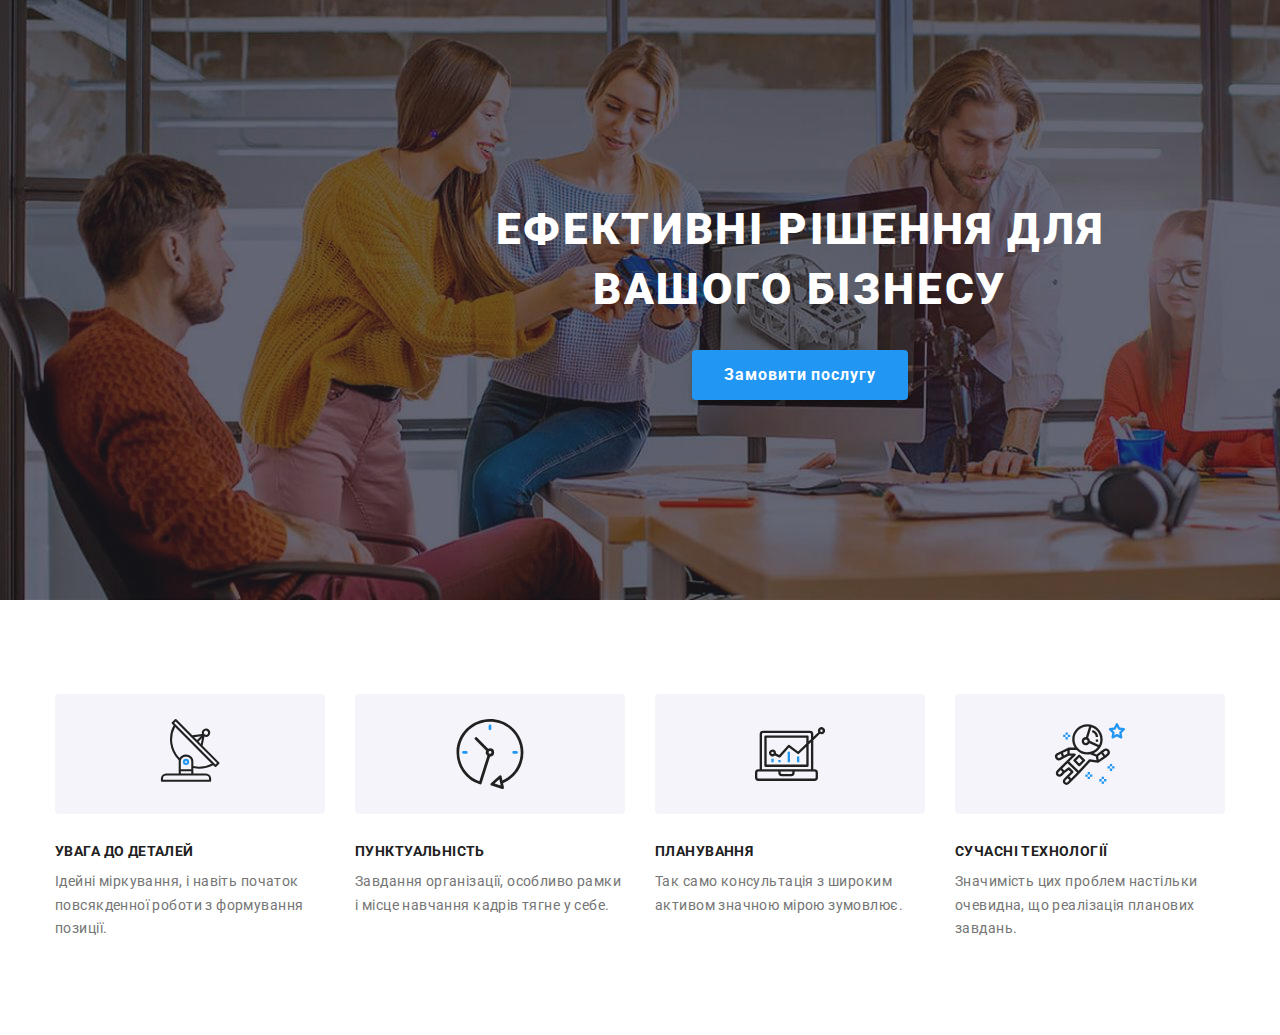
==== commit 12a8a415: "edit hero" ====
--- a/index.html
+++ b/index.html
@@ -325,7 +325,7 @@
                 </ul>
             </div>
         </section>
-        <section class="section">
+        <section class="section section__clients--tmp">
             <div class="container">
                 <h2 class="section__title">Постійні клієнти</h2>
                 <ul class="clients">
--- a/css/main.min.css
+++ b/css/main.min.css
@@ -1 +1 @@
-/*! modern-normalize v1.0.0 | MIT License | https://github.com/sindresorhus/modern-normalize */*,::after,::before{box-sizing:border-box}:root{-moz-tab-size:4;-o-tab-size:4;tab-size:4}html{line-height:1.15;-webkit-text-size-adjust:100%}body{margin:0}body{font-family:system-ui,-apple-system,"Segoe UI",Roboto,Helvetica,Arial,sans-serif,"Apple Color Emoji","Segoe UI Emoji"}hr{height:0;color:inherit}abbr[title]{-webkit-text-decoration:underline dotted;text-decoration:underline dotted}b,strong{font-weight:bolder}code,kbd,pre,samp{font-family:ui-monospace,SFMono-Regular,Consolas,"Liberation Mono",Menlo,monospace;font-size:1em}small{font-size:80%}sub,sup{font-size:75%;line-height:0;position:relative;vertical-align:baseline}sub{bottom:-0.25em}sup{top:-0.5em}table{text-indent:0;border-color:inherit}button,input,optgroup,select,textarea{font-family:inherit;font-size:100%;line-height:1.15;margin:0}button,select{text-transform:none}[type=button],[type=reset],[type=submit],button{-webkit-appearance:button}::-moz-focus-inner{border-style:none;padding:0}:-moz-focusring{outline:1px dotted ButtonText}:-moz-ui-invalid{box-shadow:none}legend{padding:0}progress{vertical-align:baseline}::-webkit-inner-spin-button,::-webkit-outer-spin-button{height:auto}[type=search]{-webkit-appearance:textfield;outline-offset:-2px}::-webkit-search-decoration{-webkit-appearance:none}::-webkit-file-upload-button{-webkit-appearance:button;font:inherit}summary{display:list-item}*{margin:0;padding:0}body{width:100%;margin:0 auto;font-family:"Roboto",sans-serif;color:#757575}a{text-decoration:none;color:inherit}ul{list-style:none}img{display:block;max-width:100%;height:auto}h1,h2,h3,h4,h5,h6{margin:0;padding:0}.send-form__btn,.subscription-form__btn,.hero__btn{height:50px;margin:0 auto;background-color:#2196f3;font-weight:700;font-size:16px;line-height:1.88;letter-spacing:.06em;color:#fff;border:none;border-radius:4px;cursor:pointer;box-shadow:0 4px 4px rgba(0,0,0,.15);transition:background-color 250ms cubic-bezier(0.4, 0, 0.2, 1)}.section__title{color:#212121;font-weight:700;font-size:36px;line-height:1.17;letter-spacing:.03em;text-align:center;margin-bottom:50px}.container{max-width:1200px;padding:0 15px;margin:0 auto}.header{background-color:#fff;border-bottom:1px solid #ececec}.header__container{display:flex;justify-content:space-between}.header__logo{padding:24px 0 25px}.header__logo .logo__span{color:#000}.navigation{display:flex;gap:95px;align-items:center}.logo{display:block;font-family:"Raleway";font-weight:700;font-size:26px;line-height:1.19;letter-spacing:.03em;color:#2196f3}.nav{display:flex;align-items:center;gap:50px}.nav__link{display:block;padding:32px 0;font-weight:500;font-size:14px;line-height:1.14;letter-spacing:.02em;color:#212121;transition:color 250ms cubic-bezier(0.4, 0, 0.2, 1)}.nav__link:hover,.nav__link:focus{color:#2196f3}.nav__link--current{position:relative;color:#2196f3}.nav__link--current::after{content:"";position:absolute;display:block;left:0;bottom:-1px;width:100%;height:4px;border-radius:2px;background-color:#2196f3}.contacts{display:flex;align-items:center;gap:25px}.contacts__item{font-weight:500;font-size:14px;line-height:1.14;letter-spacing:.02em}.contacts__link{display:inline-flex;align-items:center;padding:32px 0;transition:color 250ms cubic-bezier(0.4, 0, 0.2, 1)}.contacts__link:hover,.contacts__link:focus{color:#2196f3}.contacts__icon{fill:currentColor;margin-right:10px}.section{padding:94px 0;background-color:#fff}.section--no-padding-top{padding-top:0}.section--other-bgc{background-color:#f5f4fa}.hero{max-width:1600px;margin:0 auto;padding:200px 0;text-align:center;background-color:#2f303a;background-image:linear-gradient(rgba(47, 48, 58, 0.4), rgba(47, 48, 58, 0.4)),url("../images/hero-background.jpg");background-repeat:no-repeat;background-size:cover;background-position:center}.hero__title{width:696px;font-weight:900;font-size:44px;line-height:1.36;letter-spacing:.06em;text-align:center;text-transform:uppercase;color:#fff;margin:0 auto 30px auto}.hero__btn{width:216px}.hero__btn:hover,.hero__btn:focus{background-color:#188ce8}.advantage{display:flex;gap:30px}.advantage__item{flex-basis:calc((100% - 90px)/4)}.advantage__icon-container{display:flex;justify-content:center;align-items:center;height:120px;margin-bottom:30px;background-color:#f5f4fa;border-radius:4px}.advantage__title{color:#212121;font-weight:700;font-size:14px;line-height:1.14;letter-spacing:.03em;text-transform:uppercase;margin-bottom:10px}.advantage__description{font-weight:inherit;font-size:14px;line-height:1.71;letter-spacing:.03em}.works{display:flex;justify-content:space-between}.works__item{position:relative}.works__overlay{position:absolute;width:100%;height:70px;bottom:0;display:flex;justify-content:center;align-items:center;color:#fff;font-weight:700;font-size:14px;line-height:1.14;letter-spacing:.03em;text-transform:uppercase;background-color:rgba(47,48,58,.8)}.socials{display:flex;justify-content:center;gap:10px}.socials__item{width:44px;height:44px}.socials__link{display:flex;justify-content:center;align-items:center;width:100%;height:100%;border-radius:50%}.socials__icon{fill:currentColor}.team{display:flex;justify-content:space-between}.team__item{background-color:#fff;border-bottom-left-radius:4px;border-bottom-right-radius:4px;box-shadow:0px 1px 3px rgba(0,0,0,.12),0px 1px 1px rgba(0,0,0,.14),0px 2px 1px rgba(0,0,0,.2)}.team__container{padding:30px 0}.team__description{font-weight:inherit;font-size:16px;line-height:1.19;letter-spacing:.03em;text-align:center;margin-bottom:16px}.team__socials{color:#afb1b8;transition:color 250ms cubic-bezier(0.4, 0, 0.2, 1),background-color 250ms cubic-bezier(0.4, 0, 0.2, 1)}.team__socials:hover,.team__socials:focus{color:#fff;background-color:#2196f3}.clients{display:flex;justify-content:space-between;flex-wrap:wrap}.clients__item{flex:0 0 170px;height:92px}.clients__link{display:flex;justify-content:center;width:100%;height:100%;align-items:center;border:1px solid #afb1b8;border-radius:4px;color:#afb1b8;transition:color 250ms cubic-bezier(0.4, 0, 0.2, 1),border-color 250ms cubic-bezier(0.4, 0, 0.2, 1)}.clients__link:hover,.clients__link:focus{color:#2196f3;border-color:#2196f3}.clients__icon{fill:currentColor}.projects-filter{display:flex;justify-content:center;gap:8px;margin-bottom:50px}.projects-filter__btn{border:none;border-radius:4px;padding:6px 22px;font-weight:500;font-size:16px;line-height:1.62;letter-spacing:.03em;text-align:center;background-color:#f5f4fa;cursor:pointer;transition:background-color 250ms cubic-bezier(0.4, 0, 0.2, 1),color 250ms cubic-bezier(0.4, 0, 0.2, 1),box-shadow 250ms cubic-bezier(0.4, 0, 0.2, 1)}.projects-filter__btn:hover,.projects-filter__btn:focus{background-color:#2196f3;color:#fff;box-shadow:0px 3px 1px rgba(0,0,0,.1),0px 1px 2px rgba(0,0,0,.08),0px 2px 2px rgba(0,0,0,.12)}.projects{display:flex;justify-content:space-between;flex-wrap:wrap;gap:30px}.projects__item{width:370px}.project-card{display:block;transition:box-shadow 250ms cubic-bezier(0.4, 0, 0.2, 1)}.project-card:hover,.project-card:focus{box-shadow:0px 1px 1px rgba(0,0,0,.12),0px 4px 4px rgba(0,0,0,.06),1px 4px 6px rgba(0,0,0,.16)}.project-card__overlay-box{position:relative;overflow:hidden}.project-card__overlay{position:absolute;display:flex;align-items:center;top:0;left:0;padding:0 24px;width:100%;height:100%;background-color:#2196f3;opacity:.9;transform:translateY(100%);transition:transform 250ms cubic-bezier(0.4, 0, 0.2, 1)}.project-card:hover .project-card__overlay,.project-card:focus .project-card__overlay{transform:translateY(0)}.project-card__description{color:#fff;font-weight:inherit;font-size:18px;line-height:1.56;letter-spacing:.03em}.project-card__content-box{padding:20px 24px;border:1px solid #eee;border-top:0}.project-card__title{color:#212121;font-weight:700;font-size:18px;line-height:2;letter-spacing:.06em;margin-bottom:4px}.project-card__caption{font-weight:inherit;font-size:16px;line-height:1.88;letter-spacing:.03em}.address{font-weight:inherit;font-size:14px;line-height:1.86;letter-spacing:.03em;font-style:normal}.address__item{width:231px}.address__item:not(:last-child){margin-bottom:9px}.address__link{color:#fff;opacity:.6;transition:color 250ms cubic-bezier(0.4, 0, 0.2, 1)}.address__link:hover,.address__link:focus{color:#2196f3}.address__link--external{opacity:1;transition:color 250ms cubic-bezier(0.4, 0, 0.2, 1)}.footer{background-color:#2f303a;padding:60px 0;color:#fff}.footer__container{display:flex;align-items:baseline}.footer__address-box{margin-right:70px}.footer__logo{margin-bottom:20px}.footer__logo .logo__span{color:#fff}.footer__socials-box{margin-right:93px}.footer__caption{font-weight:700;font-size:14px;line-height:1.14;letter-spacing:.03em;text-transform:uppercase;margin-bottom:20px}.footer__socials{background-color:#44454e;transition:background-color 250ms cubic-bezier(0.4, 0, 0.2, 1)}.footer__socials:hover,.footer__socials:focus{background-color:#2196f3}.subscription-form{display:flex}.subscription-form__input{padding:15px;width:358px;color:#757575;background-color:#2f303a;border:1px solid rgba(255,255,255,.3);border-radius:4px;transition:border 250ms cubic-bezier(0.4, 0, 0.2, 1)}.subscription-form__input:focus{color:#fff;border:1px solid #2196f3;outline:none}.subscription-form__btn{display:inline-flex;justify-content:center;align-items:center;width:200px;gap:10px;margin-left:12px}.subscription-form__btn:hover,.subscription-form__btn:focus{background-color:#188ce8}.subscription-form__icon{fill:currentColor}.backdrop{position:fixed;top:0;left:0;width:100%;height:100%;opacity:1;background-color:rgba(0,0,0,.2);transition:opacity 250ms cubic-bezier(0.4, 0, 0.2, 1),visibility 250ms cubic-bezier(0.4, 0, 0.2, 1)}.backdrop.is-hidden{visibility:hidden;opacity:0;pointer-events:none}.backdrop.is-hidden .modal{transform:translate(-50%, -50%) scale(0.9)}.modal{position:absolute;top:50%;left:50%;transform:translate(-50%, -50%) scale(1);width:528px;border-radius:4px;background-color:#fff;transition:transform 250ms cubic-bezier(0.4, 0, 0.2, 1)}.modal__btn{position:absolute;top:8px;right:8px;padding:5px;width:30px;height:30px;background-color:#fff;fill:#000;border:1px solid rgba(0,0,0,.1);border-radius:50%;transition:fill 250ms cubic-bezier(0.4, 0, 0.2, 1);cursor:pointer}.modal__btn:hover{fill:#2196f3}.send-form{width:100%;padding:40px}.send-form__caption{margin-bottom:12px;color:#212121;font-style:normal;font-weight:700;font-size:20px;line-height:1.15;letter-spacing:.03em;text-align:center}.send-form__field{display:block;font-weight:inherit;font-size:12px;line-height:1.17;letter-spacing:.01em;color:#757575}.send-form__field--coment{margin-bottom:20px}.send-form__span{display:block;margin-bottom:4px}.send-form__wrapper{position:relative;margin:4px 0 10px}.send-form__icon{position:absolute;top:50%;left:12px;transform:translateY(-50%);fill:#212121;transition:fill 250ms cubic-bezier(0.4, 0, 0.2, 1)}.send-form__input{width:100%;padding:12px 12px 12px 42px;font-weight:inherit;font-size:12px;line-height:1.17;letter-spacing:.01em;border:1px solid rgba(33,33,33,.2);border-radius:4px;fill:#212121;transition:border 250ms cubic-bezier(0.4, 0, 0.2, 1)}.send-form__input:focus{border:1px solid #2196f3;outline:none}.send-form__input:focus~.send-form__icon{fill:#2196f3}.send-form__coment-area{width:100%;height:120px;padding:12px 16px;border:1px solid rgba(33,33,33,.2);border-radius:4px;resize:none;transition:border 250ms cubic-bezier(0.4, 0, 0.2, 1)}.send-form__coment-area:focus{border:1px solid #2196f3;outline:none;fill:#2196f3}.send-form__accept-field{display:flex;justify-content:center;align-items:center;gap:7px;margin-bottom:30px;font-weight:inherit;font-size:14px;line-height:1.71;letter-spacing:.03em;color:#757575;fill:#fff}.send-form__policy{color:#2196f3}.send-form__icon-check{border:2px solid #212121;border-radius:2px;transition:border 250ms cubic-bezier(0.4, 0, 0.2, 1),background-color 250ms cubic-bezier(0.4, 0, 0.2, 1)}.send-form__checkbox:checked~.send-form__icon-check{background-color:#2196f3;border:none}.send-form__btn{display:block;width:200px}.send-form__btn:hover,.send-form__btn:focus{background-color:#188ce8}.visually-hidden{position:absolute;white-space:nowrap;width:1px;height:1px;overflow:hidden;border:0;padding:0;clip:rect(0 0 0 0);-webkit-clip-path:inset(50%);clip-path:inset(50%);margin:-1px}.modal-open{overflow:hidden}/*# sourceMappingURL=main.min.css.map */+/*! modern-normalize v1.0.0 | MIT License | https://github.com/sindresorhus/modern-normalize */*,::after,::before{box-sizing:border-box}:root{-moz-tab-size:4;-o-tab-size:4;tab-size:4}html{line-height:1.15;-webkit-text-size-adjust:100%}body{margin:0}body{font-family:system-ui,-apple-system,"Segoe UI",Roboto,Helvetica,Arial,sans-serif,"Apple Color Emoji","Segoe UI Emoji"}hr{height:0;color:inherit}abbr[title]{-webkit-text-decoration:underline dotted;text-decoration:underline dotted}b,strong{font-weight:bolder}code,kbd,pre,samp{font-family:ui-monospace,SFMono-Regular,Consolas,"Liberation Mono",Menlo,monospace;font-size:1em}small{font-size:80%}sub,sup{font-size:75%;line-height:0;position:relative;vertical-align:baseline}sub{bottom:-0.25em}sup{top:-0.5em}table{text-indent:0;border-color:inherit}button,input,optgroup,select,textarea{font-family:inherit;font-size:100%;line-height:1.15;margin:0}button,select{text-transform:none}[type=button],[type=reset],[type=submit],button{-webkit-appearance:button}::-moz-focus-inner{border-style:none;padding:0}:-moz-focusring{outline:1px dotted ButtonText}:-moz-ui-invalid{box-shadow:none}legend{padding:0}progress{vertical-align:baseline}::-webkit-inner-spin-button,::-webkit-outer-spin-button{height:auto}[type=search]{-webkit-appearance:textfield;outline-offset:-2px}::-webkit-search-decoration{-webkit-appearance:none}::-webkit-file-upload-button{-webkit-appearance:button;font:inherit}summary{display:list-item}*{margin:0;padding:0}body{width:100%;margin:0 auto;font-family:"Roboto",sans-serif;color:#757575}a{text-decoration:none;color:inherit}ul{list-style:none}img{display:block;max-width:100%;height:auto}h1,h2,h3,h4,h5,h6{margin:0;padding:0}.send-form__btn,.subscription-form__btn,.hero__btn{height:50px;margin:0 auto;background-color:#2196f3;font-weight:700;font-size:16px;line-height:1.88;letter-spacing:.06em;color:#fff;border:none;border-radius:4px;cursor:pointer;box-shadow:0 4px 4px rgba(0,0,0,.15);transition:background-color 250ms cubic-bezier(0.4, 0, 0.2, 1)}.section__title{color:#212121;font-weight:700;font-size:36px;line-height:1.17;letter-spacing:.03em;text-align:center;margin-bottom:50px}.container{padding:0 15px}@media screen and (min-width: 480px){.container{width:480px;margin:0 auto}}@media screen and (min-width: 768px){.container{width:768px}}@media screen and (min-width: 1200px){.container{width:1200px}}.header{background-color:#fff;border-bottom:1px solid #ececec}.header__container{display:flex;justify-content:space-between}.header__logo{padding:24px 0 25px}.header__logo .logo__span{color:#000}.navigation{display:flex;gap:95px;align-items:center}.logo{display:block;font-family:"Raleway";font-weight:700;font-size:26px;line-height:1.19;letter-spacing:.03em;color:#2196f3}.nav{display:flex;align-items:center;gap:50px}.nav__link{display:block;padding:32px 0;font-weight:500;font-size:14px;line-height:1.14;letter-spacing:.02em;color:#212121;transition:color 250ms cubic-bezier(0.4, 0, 0.2, 1)}.nav__link:hover,.nav__link:focus{color:#2196f3}.nav__link--current{position:relative;color:#2196f3}.nav__link--current::after{content:"";position:absolute;display:block;left:0;bottom:-1px;width:100%;height:4px;border-radius:2px;background-color:#2196f3}.contacts{display:flex;align-items:center;gap:25px}.contacts__item{font-weight:500;font-size:14px;line-height:1.14;letter-spacing:.02em}.contacts__link{display:inline-flex;align-items:center;padding:32px 0;transition:color 250ms cubic-bezier(0.4, 0, 0.2, 1)}.contacts__link:hover,.contacts__link:focus{color:#2196f3}.contacts__icon{fill:currentColor;margin-right:10px}.section{padding:60px 0;background-color:#fff}.section--no-padding-top{padding-top:0}.section--other-bgc{background-color:#f5f4fa}@media screen and (min-width: 1200px){.section{padding:94px 0}}.hero{margin:0 auto;padding:118px 0;text-align:center;background-color:#2f303a;background-image:linear-gradient(rgba(47, 48, 58, 0.4), rgba(47, 48, 58, 0.4)),url("../images/mobile/hero/hero-480.jpg");background-repeat:no-repeat;background-size:cover;background-position:center}@media screen and (min-device-pixel-ratio: 2),screen and (-webkit-min-device-pixel-ratio: 2),screen and (min-resolution: 192dpi),screen and (min-resolution: 2dppx){.hero{background-image:linear-gradient(rgba(47, 48, 58, 0.4), rgba(47, 48, 58, 0.4)),url("../images/mobile/hero/hero-960.jpg")}}@media screen and (min-device-pixel-ratio: 3),screen and (-webkit-min-device-pixel-ratio: 3),screen and (min-resolution: 288dpi),screen and (min-resolution: 3dppx){.hero{background-image:linear-gradient(rgba(47, 48, 58, 0.4), rgba(47, 48, 58, 0.4)),url("../images/mobile/hero/hero-1440.jpg")}}@media screen and (min-width: 480px){.hero{width:480px}}@media screen and (min-width: 768px){.hero{background-image:linear-gradient(rgba(47, 48, 58, 0.4), rgba(47, 48, 58, 0.4)),url("../images/tablet/hero/hero-768.jpg");width:768px}}@media screen and (min-width: 768px)and (min-device-pixel-ratio: 2),screen and (min-width: 768px)and (-webkit-min-device-pixel-ratio: 2),screen and (min-width: 768px)and (min-resolution: 192dpi),screen and (min-width: 768px)and (min-resolution: 2dppx){.hero{background-image:linear-gradient(rgba(47, 48, 58, 0.4), rgba(47, 48, 58, 0.4)),url("../images/tablet/hero/hero-1536.jpg")}}@media screen and (min-width: 768px)and (min-device-pixel-ratio: 3),screen and (min-width: 768px)and (-webkit-min-device-pixel-ratio: 3),screen and (min-width: 768px)and (min-resolution: 288dpi),screen and (min-width: 768px)and (min-resolution: 3dppx){.hero{background-image:linear-gradient(rgba(47, 48, 58, 0.4), rgba(47, 48, 58, 0.4)),url("../images/tablet/hero/hero-2304.jpg")}}@media screen and (min-width: 1200px){.hero{width:1600px;padding:200px 0;background-image:linear-gradient(rgba(47, 48, 58, 0.4), rgba(47, 48, 58, 0.4)),url("../images/desktop/hero/hero-1600.jpg")}}@media screen and (min-width: 1200px)and (min-device-pixel-ratio: 2),screen and (min-width: 1200px)and (-webkit-min-device-pixel-ratio: 2),screen and (min-width: 1200px)and (min-resolution: 192dpi),screen and (min-width: 1200px)and (min-resolution: 2dppx){.hero{background-image:linear-gradient(rgba(47, 48, 58, 0.4), rgba(47, 48, 58, 0.4)),url("../images/desktop/hero/hero-3200.jpg")}}@media screen and (min-width: 1200px)and (min-device-pixel-ratio: 3),screen and (min-width: 1200px)and (-webkit-min-device-pixel-ratio: 3),screen and (min-width: 1200px)and (min-resolution: 288dpi),screen and (min-width: 1200px)and (min-resolution: 3dppx){.hero{background-image:linear-gradient(rgba(47, 48, 58, 0.4), rgba(47, 48, 58, 0.4)),url("../images/desktop/hero/hero-4800.jpg")}}.hero__title{font-weight:900;font-size:26px;line-height:1.61;letter-spacing:.06em;text-align:center;text-transform:uppercase;color:#fff;margin:0 auto 30px auto}@media screen and (min-width: 768px){.hero__title{width:360px}}@media screen and (min-width: 1200px){.hero__title{font-weight:900;font-size:44px;line-height:1.36;letter-spacing:.06em;width:696px}}.hero__btn{width:216px}.hero__btn:hover,.hero__btn:focus{background-color:#188ce8}.advantage{display:flex;gap:30px}.advantage__item{flex-basis:calc((100% - 90px)/4)}.advantage__icon-container{display:flex;justify-content:center;align-items:center;height:120px;margin-bottom:30px;background-color:#f5f4fa;border-radius:4px}.advantage__title{color:#212121;font-weight:700;font-size:14px;line-height:1.14;letter-spacing:.03em;text-transform:uppercase;margin-bottom:10px}.advantage__description{font-weight:inherit;font-size:14px;line-height:1.71;letter-spacing:.03em}.works{display:flex;justify-content:space-between}.works__item{position:relative}.works__overlay{position:absolute;width:100%;height:70px;bottom:0;display:flex;justify-content:center;align-items:center;color:#fff;font-weight:700;font-size:14px;line-height:1.14;letter-spacing:.03em;text-transform:uppercase;background-color:rgba(47,48,58,.8)}.socials{display:flex;justify-content:center;gap:10px}.socials__item{width:44px;height:44px}.socials__link{display:flex;justify-content:center;align-items:center;width:100%;height:100%;border-radius:50%}.socials__icon{fill:currentColor}.team{display:flex;justify-content:space-between}.team__item{background-color:#fff;border-bottom-left-radius:4px;border-bottom-right-radius:4px;box-shadow:0px 1px 3px rgba(0,0,0,.12),0px 1px 1px rgba(0,0,0,.14),0px 2px 1px rgba(0,0,0,.2)}.team__container{padding:30px 0}.team__title{color:#212121;font-weight:500;font-size:16px;line-height:1.19;letter-spacing:.03em;text-align:center;margin-bottom:10px}.team__description{font-weight:inherit;font-size:16px;line-height:1.19;letter-spacing:.03em;text-align:center;margin-bottom:16px}.team__socials{color:#afb1b8;transition:color 250ms cubic-bezier(0.4, 0, 0.2, 1),background-color 250ms cubic-bezier(0.4, 0, 0.2, 1)}.team__socials:hover,.team__socials:focus{color:#fff;background-color:#2196f3}.clients{display:flex;justify-content:space-between;flex-wrap:wrap}.clients__item{flex:0 0 170px;height:92px}.clients__link{display:flex;justify-content:center;width:100%;height:100%;align-items:center;border:1px solid #afb1b8;border-radius:4px;color:#afb1b8;transition:color 250ms cubic-bezier(0.4, 0, 0.2, 1),border-color 250ms cubic-bezier(0.4, 0, 0.2, 1)}.clients__link:hover,.clients__link:focus{color:#2196f3;border-color:#2196f3}.clients__icon{fill:currentColor}.projects-filter{display:flex;justify-content:center;gap:8px;margin-bottom:50px}.projects-filter__btn{border:none;border-radius:4px;padding:6px 22px;font-weight:500;font-size:16px;line-height:1.62;letter-spacing:.03em;text-align:center;background-color:#f5f4fa;cursor:pointer;transition:background-color 250ms cubic-bezier(0.4, 0, 0.2, 1),color 250ms cubic-bezier(0.4, 0, 0.2, 1),box-shadow 250ms cubic-bezier(0.4, 0, 0.2, 1)}.projects-filter__btn:hover,.projects-filter__btn:focus{background-color:#2196f3;color:#fff;box-shadow:0px 3px 1px rgba(0,0,0,.1),0px 1px 2px rgba(0,0,0,.08),0px 2px 2px rgba(0,0,0,.12)}.projects{display:flex;justify-content:space-between;flex-wrap:wrap;gap:30px}.projects__item{width:370px}.project-card{display:block;transition:box-shadow 250ms cubic-bezier(0.4, 0, 0.2, 1)}.project-card:hover,.project-card:focus{box-shadow:0px 1px 1px rgba(0,0,0,.12),0px 4px 4px rgba(0,0,0,.06),1px 4px 6px rgba(0,0,0,.16)}.project-card__overlay-box{position:relative;overflow:hidden}.project-card__overlay{position:absolute;display:flex;align-items:center;top:0;left:0;padding:0 24px;width:100%;height:100%;background-color:#2196f3;opacity:.9;transform:translateY(100%);transition:transform 250ms cubic-bezier(0.4, 0, 0.2, 1)}.project-card:hover .project-card__overlay,.project-card:focus .project-card__overlay{transform:translateY(0)}.project-card__description{color:#fff;font-weight:inherit;font-size:18px;line-height:1.56;letter-spacing:.03em}.project-card__content-box{padding:20px 24px;border:1px solid #eee;border-top:0}.project-card__title{color:#212121;font-weight:700;font-size:18px;line-height:2;letter-spacing:.06em;margin-bottom:4px}.project-card__caption{font-weight:inherit;font-size:16px;line-height:1.88;letter-spacing:.03em}.address{font-weight:inherit;font-size:14px;line-height:1.86;letter-spacing:.03em;font-style:normal}.address__item{width:231px}.address__item:not(:last-child){margin-bottom:9px}.address__link{color:#fff;opacity:.6;transition:color 250ms cubic-bezier(0.4, 0, 0.2, 1)}.address__link:hover,.address__link:focus{color:#2196f3}.address__link--external{opacity:1;transition:color 250ms cubic-bezier(0.4, 0, 0.2, 1)}.footer{background-color:#2f303a;padding:60px 0;color:#fff}.footer__container{display:flex;align-items:baseline}.footer__address-box{margin-right:70px}.footer__logo{margin-bottom:20px}.footer__logo .logo__span{color:#fff}.footer__socials-box{margin-right:93px}.footer__caption{font-weight:700;font-size:14px;line-height:1.14;letter-spacing:.03em;text-transform:uppercase;margin-bottom:20px}.footer__socials{background-color:#44454e;transition:background-color 250ms cubic-bezier(0.4, 0, 0.2, 1)}.footer__socials:hover,.footer__socials:focus{background-color:#2196f3}.subscription-form{display:flex}.subscription-form__input{padding:15px;width:358px;color:#757575;background-color:#2f303a;border:1px solid rgba(255,255,255,.3);border-radius:4px;transition:border 250ms cubic-bezier(0.4, 0, 0.2, 1)}.subscription-form__input:focus{color:#fff;border:1px solid #2196f3;outline:none}.subscription-form__btn{display:inline-flex;justify-content:center;align-items:center;width:200px;gap:10px;margin-left:12px}.subscription-form__btn:hover,.subscription-form__btn:focus{background-color:#188ce8}.subscription-form__icon{fill:currentColor}.backdrop{position:fixed;top:0;left:0;width:100%;height:100%;opacity:1;background-color:rgba(0,0,0,.2);transition:opacity 250ms cubic-bezier(0.4, 0, 0.2, 1),visibility 250ms cubic-bezier(0.4, 0, 0.2, 1)}.backdrop.is-hidden{visibility:hidden;opacity:0;pointer-events:none}.backdrop.is-hidden .modal{transform:translate(-50%, -50%) scale(0.9)}.modal{position:absolute;top:50%;left:50%;transform:translate(-50%, -50%) scale(1);width:528px;border-radius:4px;background-color:#fff;transition:transform 250ms cubic-bezier(0.4, 0, 0.2, 1)}.modal__btn{position:absolute;top:8px;right:8px;padding:5px;width:30px;height:30px;background-color:#fff;fill:#000;border:1px solid rgba(0,0,0,.1);border-radius:50%;transition:fill 250ms cubic-bezier(0.4, 0, 0.2, 1);cursor:pointer}.modal__btn:hover{fill:#2196f3}.send-form{width:100%;padding:40px}.send-form__caption{margin-bottom:12px;color:#212121;font-style:normal;font-weight:700;font-size:20px;line-height:1.15;letter-spacing:.03em;text-align:center}.send-form__field{display:block;font-weight:inherit;font-size:12px;line-height:1.17;letter-spacing:.01em;color:#757575}.send-form__field--coment{margin-bottom:20px}.send-form__span{display:block;margin-bottom:4px}.send-form__wrapper{position:relative;margin:4px 0 10px}.send-form__icon{position:absolute;top:50%;left:12px;transform:translateY(-50%);fill:#212121;transition:fill 250ms cubic-bezier(0.4, 0, 0.2, 1)}.send-form__input{width:100%;padding:12px 12px 12px 42px;font-weight:inherit;font-size:12px;line-height:1.17;letter-spacing:.01em;border:1px solid rgba(33,33,33,.2);border-radius:4px;fill:#212121;transition:border 250ms cubic-bezier(0.4, 0, 0.2, 1)}.send-form__input:focus{border:1px solid #2196f3;outline:none}.send-form__input:focus~.send-form__icon{fill:#2196f3}.send-form__coment-area{width:100%;height:120px;padding:12px 16px;border:1px solid rgba(33,33,33,.2);border-radius:4px;resize:none;transition:border 250ms cubic-bezier(0.4, 0, 0.2, 1)}.send-form__coment-area:focus{border:1px solid #2196f3;outline:none;fill:#2196f3}.send-form__accept-field{display:flex;justify-content:center;align-items:center;gap:7px;margin-bottom:30px;font-weight:inherit;font-size:14px;line-height:1.71;letter-spacing:.03em;color:#757575;fill:#fff}.send-form__policy{color:#2196f3}.send-form__icon-check{border:2px solid #212121;border-radius:2px;transition:border 250ms cubic-bezier(0.4, 0, 0.2, 1),background-color 250ms cubic-bezier(0.4, 0, 0.2, 1)}.send-form__checkbox:checked~.send-form__icon-check{background-color:#2196f3;border:none}.send-form__btn{display:block;width:200px}.send-form__btn:hover,.send-form__btn:focus{background-color:#188ce8}.visually-hidden{position:absolute;white-space:nowrap;width:1px;height:1px;overflow:hidden;border:0;padding:0;clip:rect(0 0 0 0);-webkit-clip-path:inset(50%);clip-path:inset(50%);margin:-1px}.modal-open{overflow:hidden}.header,.section--no-padding-top,.section--other-bgc,.section__clients--tmp,.footer,.backdrop{display:none}/*# sourceMappingURL=main.min.css.map */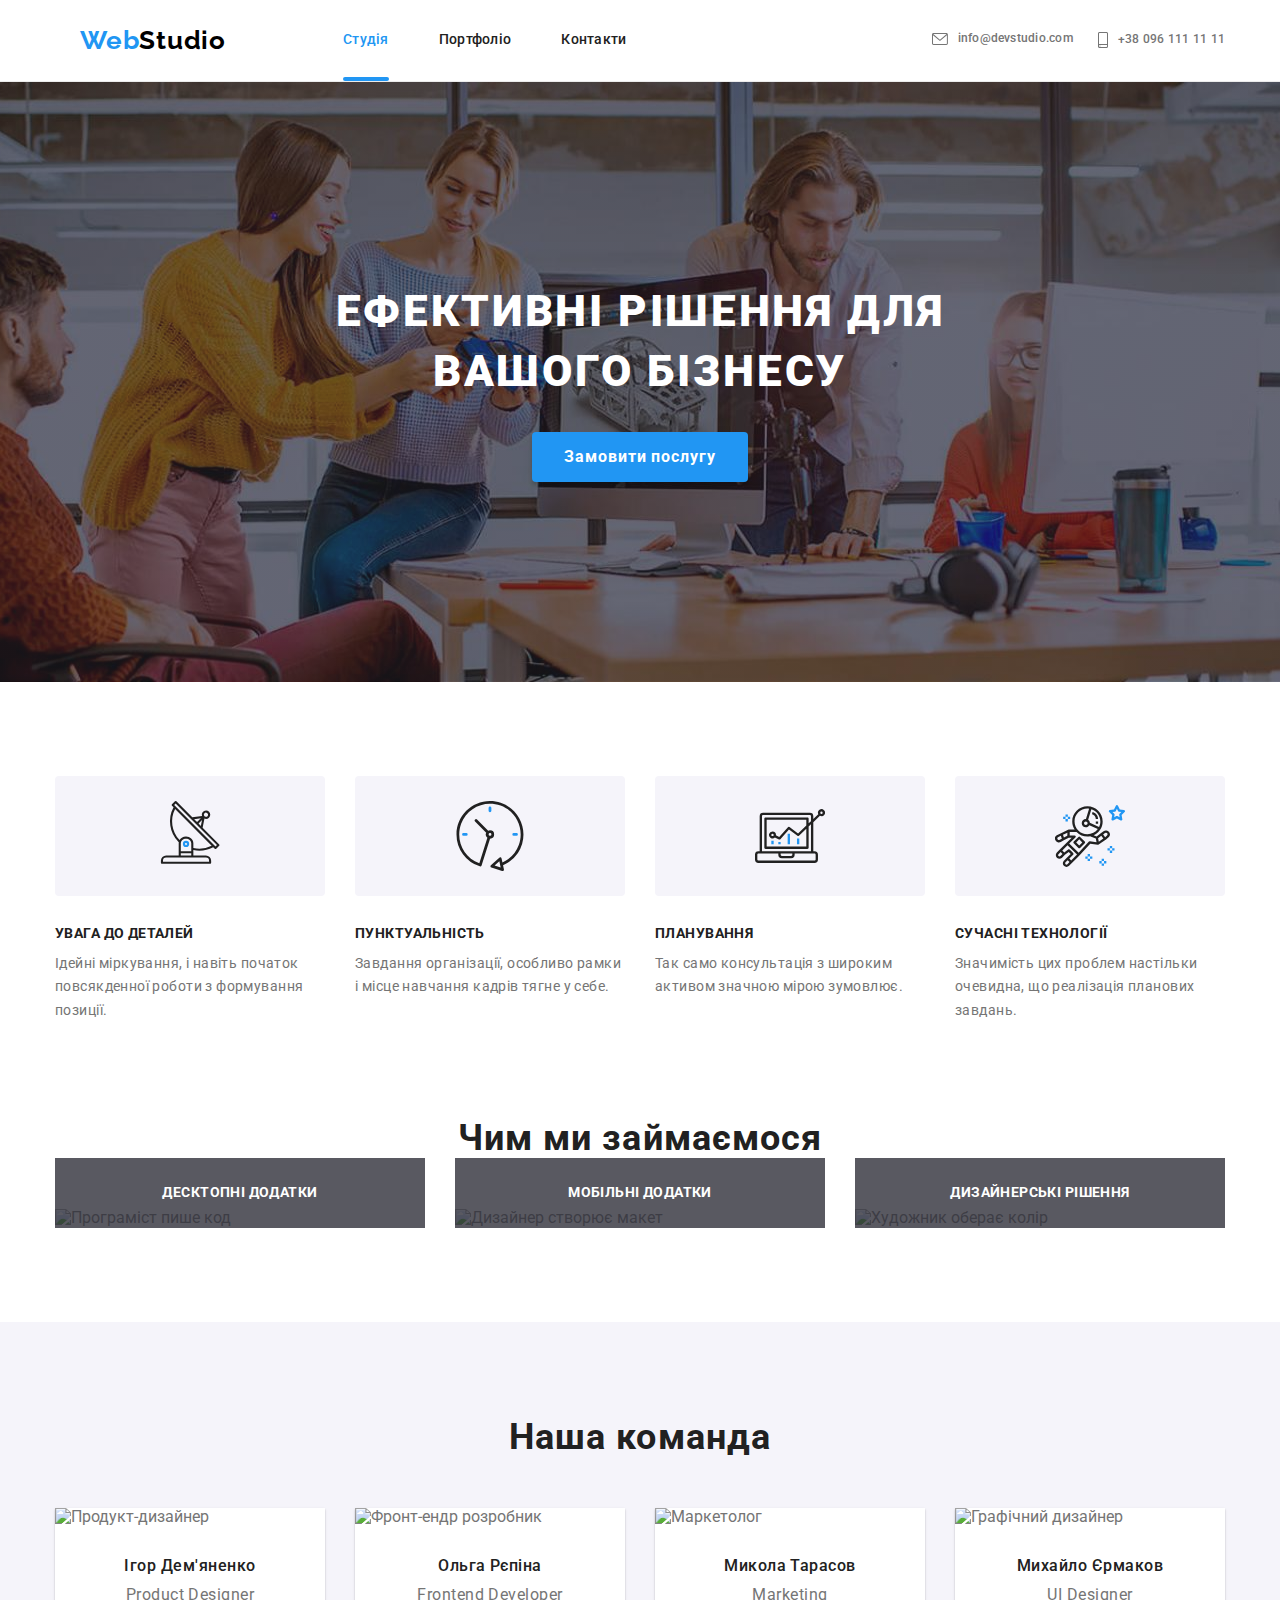
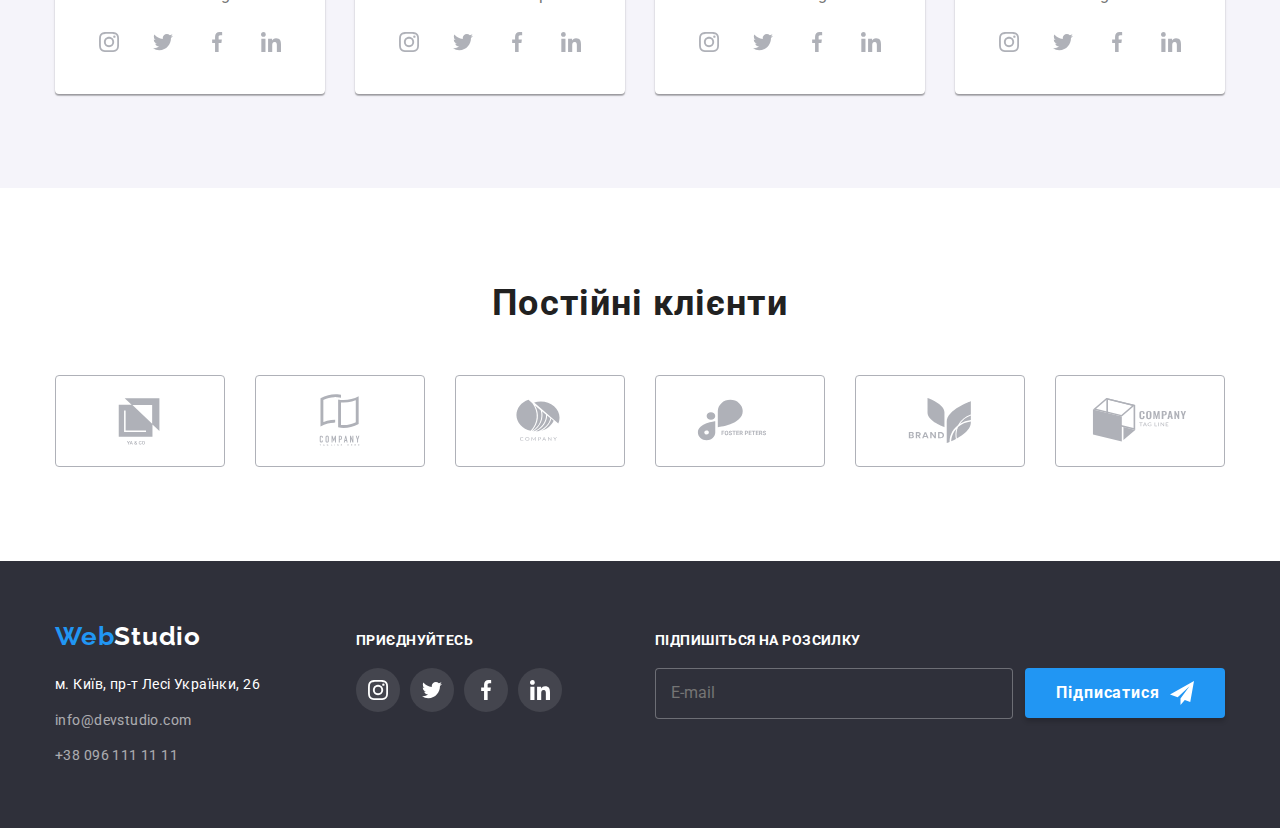
==== commit 6a3336c4: "edit header" ====
--- a/index.html
+++ b/index.html
@@ -17,8 +17,13 @@
 <body>
     <header class="header">
         <div class="container header__container">
+            <a class="logo header__logo" href="./index.html" lang="en">Web<span class="logo__span">Studio</span></a>
             <nav class="navigation">
-                <a class="logo header__logo" href="./index.html" lang="en">Web<span class="logo__span">Studio</span></a>
+                <button class="navigation__mobile-menu">
+                    <svg width="40" height="40">
+                        <use href="./images/icons.svg#icon-mobile-open"></use>
+                    </svg>
+                </button>
                 <ul class="nav">
                     <li class="nav__item">
                         <a class="nav__link nav__link--current" href="./index.html">Студія</a>
@@ -33,15 +38,15 @@
             </nav>
             <ul class="contacts">
                 <li class="contacts__item">
-                    <a class="contacts__link" href="mailto:info@devstudio.com">
-                        <svg class="contacts__icon" width="16" height="12">
+                    <a class="contacts__link contacts__link--email" href="mailto:info@devstudio.com">
+                        <svg class="contacts__icon contacts__icon--email" width="16" height="12">
                             <use xlink:href="./images/icons.svg#icon-envelope"></use>
                         </svg>
                         info@devstudio.com</a>
                 </li>
                 <li class="contacts__item">
-                    <a class="contacts__link" href="tel:+380961111111">
-                        <svg class="contacts__icon" width="10" height="16">
+                    <a class="contacts__link contacts__link--tel" href="tel:+380961111111">
+                        <svg class="contacts__icon contacts__icon--tel" width="10" height="16">
                             <use xlink:href="./images/icons.svg#icon-smartphone"></use>
                         </svg>
                         +38 096 111 11 11</a>
@@ -147,7 +152,37 @@
                 <h2 class="section__title">Наша команда</h2>
                 <ul class="team">
                     <li class="team__item">
-                        <img src="./images/igir_demyanenko.jpg" alt="Ігор Дем'яненко" width="270" />
+                        <picture>
+                            <source srcset="
+                                ./images/mobile/team/product-designer-450.webp 1x,
+                                ./images/mobile/team/product-designer-900.webp 2x,
+                                ./images/mobile/team/product-designer-1350.webp 3x" type="image/webp"
+                                media="(max-width: 767px)" />
+                            <source srcset="
+                                ./images/mobile/team/product-designer-450.jpg 1x,
+                                ./images/mobile/team/product-designer-900.jpg 2x,
+                                ./images/mobile/team/product-designer-1350.jpg 3x" media="(max-width: 767px)" />
+                            <source srcset="
+                                ./images/tablet/team/product-designer-354.webp 1x,
+                                ./images/tablet/team/product-designer-708.webp 2x,
+                                ./images/tablet/team/product-designer-1062.webp 3x" type="image/webp"
+                                media="(max-width: 1199px)" />
+                            <source srcset="
+                                ./images/tablet/team/product-designer-354.jpg 1x,
+                                ./images/tablet/team/product-designer-708.jpg 2x,
+                                ./images/tablet/team/product-designer-1062.jpg 3x" media="(max-width: 1199px)" />
+                            <source srcset="
+                                ./images/desktop/team/product-designer-270.webp 1x,
+                                ./images/desktop/team/product-designer-540.webp 2x,
+                                ./images/desktop/team/product-designer-810.webp 3x" type="image/webp"
+                                media="(min-width: 1200px)" />
+                            <source srcset="
+                                ./images/desktop/team/product-designer-270.jpg 1x,
+                                ./images/desktop/team/product-designer-540.jpg 2x,
+                                ./images/desktop/team/product-designer-810.jpg 3x" media="(min-width: 1200px)" />
+                            <img sizes="(min-width: 1200px) 22vw, (min-width: 768px) 50vw, 100vw"
+                                src="./images/mobile/team/product-designer-450.jpg" alt="Продукт-дизайнер" />
+                        </picture>
                         <div class="team__container">
                             <h3 class="team__title">
                                 Ігор Дем'яненко
@@ -192,7 +227,37 @@
                         </div>
                     </li>
                     <li class="team__item">
-                        <img src="./images/olga_repina.jpg" alt="Ольга Рєпіна" width="270" />
+                        <picture>
+                            <source srcset="
+                                ./images/mobile/team/frontend-developer-450.webp 1x,
+                                ./images/mobile/team/frontend-developer-900.webp 2x,
+                                ./images/mobile/team/frontend-developer-1350.webp 3x" type="image/webp"
+                                media="(max-width: 767px)" />
+                            <source srcset="
+                                ./images/mobile/team/frontend-developer-450.jpg 1x,
+                                ./images/mobile/team/frontend-developer-900.jpg 2x,
+                                ./images/mobile/team/frontend-developer-1350.jpg 3x" media="(max-width: 767px)" />
+                            <source srcset="
+                                ./images/tablet/team/frontend-developer-354.webp 1x,
+                                ./images/tablet/team/frontend-developer-708.webp 2x,
+                                ./images/tablet/team/frontend-developer-1062.webp 3x" type="image/webp"
+                                media="(max-width: 1199px)" />
+                            <source srcset="
+                                ./images/tablet/team/frontend-developer-354.jpg 1x,
+                                ./images/tablet/team/frontend-developer-708.jpg 2x,
+                                ./images/tablet/team/frontend-developer-1062.jpg 3x" media="(max-width: 1199px)" />
+                            <source srcset="
+                                ./images/desktop/team/frontend-developer-270.webp 1x,
+                                ./images/desktop/team/frontend-developer-540.webp 2x,
+                                ./images/desktop/team/frontend-developer-810.webp 3x" type="image/webp"
+                                media="(min-width: 1200px)" />
+                            <source srcset="
+                                ./images/desktop/team/frontend-developer-270.jpg 1x,
+                                ./images/desktop/team/frontend-developer-540.jpg 2x,
+                                ./images/desktop/team/frontend-developer-810.jpg 3x" media="(min-width: 1200px)" />
+                            <img sizes="(min-width: 1200px) 22vw, (min-width: 768px) 50vw, 100vw"
+                                src="./images/mobile/team/frontend-developer-450.jpg" alt="Фронт-ендр розробник" />
+                        </picture>
                         <div class="team__container">
                             <h3 class="team__title">Ольга Рєпіна</h3>
                             <p class="team__description" lang="en">
@@ -235,7 +300,37 @@
                         </div>
                     </li>
                     <li class="team__item">
-                        <img src="./images/mikola_tarasov.jpg" alt="Микола Тарасов" width="270" />
+                        <picture>
+                            <source srcset="
+                                ./images/mobile/team/marketing-450.webp 1x,
+                                ./images/mobile/team/marketing-900.webp 2x,
+                                ./images/mobile/team/marketing-1350.webp 3x" type="image/webp"
+                                media="(max-width: 767px)" />
+                            <source srcset="
+                                ./images/mobile/team/marketing-450.jpg 1x,
+                                ./images/mobile/team/marketing-900.jpg 2x,
+                                ./images/mobile/team/marketing-1350.jpg 3x" media="(max-width: 767px)" />
+                            <source srcset="
+                                ./images/tablet/team/marketing-354.webp 1x,
+                                ./images/tablet/team/marketing-708.webp 2x,
+                                ./images/tablet/team/marketing-1062.webp 3x" type="image/webp"
+                                media="(max-width: 1199px)" />
+                            <source srcset="
+                                ./images/tablet/team/marketing-354.jpg 1x,
+                                ./images/tablet/team/marketing-708.jpg 2x,
+                                ./images/tablet/team/marketing-1062.jpg 3x" media="(max-width: 1199px)" />
+                            <source srcset="
+                                ./images/desktop/team/marketing-270.webp 1x,
+                                ./images/desktop/team/marketing-540.webp 2x,
+                                ./images/desktop/team/marketing-810.webp 3x" type="image/webp"
+                                media="(min-width: 1200px)" />
+                            <source srcset="
+                                ./images/desktop/team/marketing-270.jpg 1x,
+                                ./images/desktop/team/marketing-540.jpg 2x,
+                                ./images/desktop/team/marketing-810.jpg 3x" media="(min-width: 1200px)" />
+                            <img sizes="(min-width: 1200px) 22vw, (min-width: 768px) 50vw, 100vw"
+                                src="./images/mobile/team/marketing-450.jpg" alt="Маркетолог" />
+                        </picture>
                         <div class="team__container">
                             <h3 class="team__title">Микола Тарасов</h3>
                             <p class="team__description" lang="en">
@@ -278,7 +373,37 @@
                         </div>
                     </li>
                     <li class="team__item">
-                        <img src="./images/mikhaylo_yermakov.jpg" alt="Михайло Єрмаков" width="270" />
+                        <picture>
+                            <source srcset="
+                                ./images/mobile/team/ui-designer-450.webp 1x,
+                                ./images/mobile/team/ui-designer-900.webp 2x,
+                                ./images/mobile/team/ui-designer-1350.webp 3x" type="image/webp"
+                                media="(max-width: 767px)" />
+                            <source srcset="
+                                ./images/mobile/team/ui-designer-450.jpg 1x,
+                                ./images/mobile/team/ui-designer-900.jpg 2x,
+                                ./images/mobile/team/ui-designer-1350.jpg 3x" media="(max-width: 767px)" />
+                            <source srcset="
+                                ./images/tablet/team/ui-designer-354.webp 1x,
+                                ./images/tablet/team/ui-designer-708.webp 2x,
+                                ./images/tablet/team/ui-designer-1062.webp 3x" type="image/webp"
+                                media="(max-width: 1199px)" />
+                            <source srcset="
+                                ./images/tablet/team/ui-designer-354.jpg 1x,
+                                ./images/tablet/team/ui-designer-708.jpg 2x,
+                                ./images/tablet/team/ui-designer-1062.jpg 3x" media="(max-width: 1199px)" />
+                            <source srcset="
+                                ./images/desktop/team/ui-designer-270.webp 1x,
+                                ./images/desktop/team/ui-designer-540.webp 2x,
+                                ./images/desktop/team/ui-designer-810.webp 3x" type="image/webp"
+                                media="(min-width: 1200px)" />
+                            <source srcset="
+                                ./images/desktop/team/ui-designer-270.jpg 1x,
+                                ./images/desktop/team/ui-designer-540.jpg 2x,
+                                ./images/desktop/team/ui-designer-810.jpg 3x" media="(min-width: 1200px)" />
+                            <img sizes="(min-width: 1200px) 22vw, (min-width: 768px) 50vw, 100vw"
+                                src="./images/mobile/team/ui-designer-450.jpg" alt="Графічний дизайнер" />
+                        </picture>
                         <div class="team__container">
                             <h3 class="team__title">
                                 Михайло Єрмаков
@@ -325,7 +450,7 @@
                 </ul>
             </div>
         </section>
-        <section class="section section__clients--tmp">
+        <section class="section">
             <div class="container">
                 <h2 class="section__title">Постійні клієнти</h2>
                 <ul class="clients">
@@ -443,7 +568,7 @@
                 <div class="footer__subscription">
                     <p class="footer__caption">Підпишіться на розсилку</p>
                     <form class="subscription-form" action="#">
-                        <label>
+                        <label class="subscription-form__label">
                             <input class="subscription-form__input" type="email" name="subscribe-email"
                                 placeholder="E-mail">
                         </label>
@@ -497,7 +622,8 @@
                     <svg class="send-form__icon-check" width="16" height="15">
                         <use xlink:href="./images/icons.svg#icon-check"></use>
                     </svg>
-                    Погоджуюся з розсилкою та приймаю <a class="send-form__policy" href="#">Умови договору</a>
+                    <span>Погоджуюся з розсилкою та приймаю <a class="send-form__policy" href="#">Умови
+                            договору</a></span>
                 </label>
                 <button class="send-form__btn" type="submit">Відправити</button>
             </form>
--- a/css/main.min.css
+++ b/css/main.min.css
@@ -1 +1 @@
-/*! modern-normalize v1.0.0 | MIT License | https://github.com/sindresorhus/modern-normalize */*,::after,::before{box-sizing:border-box}:root{-moz-tab-size:4;-o-tab-size:4;tab-size:4}html{line-height:1.15;-webkit-text-size-adjust:100%}body{margin:0}body{font-family:system-ui,-apple-system,"Segoe UI",Roboto,Helvetica,Arial,sans-serif,"Apple Color Emoji","Segoe UI Emoji"}hr{height:0;color:inherit}abbr[title]{-webkit-text-decoration:underline dotted;text-decoration:underline dotted}b,strong{font-weight:bolder}code,kbd,pre,samp{font-family:ui-monospace,SFMono-Regular,Consolas,"Liberation Mono",Menlo,monospace;font-size:1em}small{font-size:80%}sub,sup{font-size:75%;line-height:0;position:relative;vertical-align:baseline}sub{bottom:-0.25em}sup{top:-0.5em}table{text-indent:0;border-color:inherit}button,input,optgroup,select,textarea{font-family:inherit;font-size:100%;line-height:1.15;margin:0}button,select{text-transform:none}[type=button],[type=reset],[type=submit],button{-webkit-appearance:button}::-moz-focus-inner{border-style:none;padding:0}:-moz-focusring{outline:1px dotted ButtonText}:-moz-ui-invalid{box-shadow:none}legend{padding:0}progress{vertical-align:baseline}::-webkit-inner-spin-button,::-webkit-outer-spin-button{height:auto}[type=search]{-webkit-appearance:textfield;outline-offset:-2px}::-webkit-search-decoration{-webkit-appearance:none}::-webkit-file-upload-button{-webkit-appearance:button;font:inherit}summary{display:list-item}*{margin:0;padding:0}body{width:100%;margin:0 auto;font-family:"Roboto",sans-serif;color:#757575}a{text-decoration:none;color:inherit}ul{list-style:none}img{display:block;max-width:100%;height:auto}h1,h2,h3,h4,h5,h6{margin:0;padding:0}.send-form__btn,.subscription-form__btn,.hero__btn{height:50px;margin:0 auto;background-color:#2196f3;font-weight:700;font-size:16px;line-height:1.88;letter-spacing:.06em;color:#fff;border:none;border-radius:4px;cursor:pointer;box-shadow:0 4px 4px rgba(0,0,0,.15);transition:background-color 250ms cubic-bezier(0.4, 0, 0.2, 1)}.section__title{color:#212121;font-weight:700;font-size:36px;line-height:1.17;letter-spacing:.03em;text-align:center;margin-bottom:50px}.container{padding:0 15px}@media screen and (min-width: 480px){.container{width:480px;margin:0 auto}}@media screen and (min-width: 768px){.container{width:768px}}@media screen and (min-width: 1200px){.container{width:1200px}}.header{background-color:#fff;border-bottom:1px solid #ececec}.header__container{display:flex;justify-content:space-between}.header__logo{padding:24px 0 25px}.header__logo .logo__span{color:#000}.navigation{display:flex;gap:95px;align-items:center}.logo{display:block;font-family:"Raleway";font-weight:700;font-size:26px;line-height:1.19;letter-spacing:.03em;color:#2196f3}.nav{display:flex;align-items:center;gap:50px}.nav__link{display:block;padding:32px 0;font-weight:500;font-size:14px;line-height:1.14;letter-spacing:.02em;color:#212121;transition:color 250ms cubic-bezier(0.4, 0, 0.2, 1)}.nav__link:hover,.nav__link:focus{color:#2196f3}.nav__link--current{position:relative;color:#2196f3}.nav__link--current::after{content:"";position:absolute;display:block;left:0;bottom:-1px;width:100%;height:4px;border-radius:2px;background-color:#2196f3}.contacts{display:flex;align-items:center;gap:25px}.contacts__item{font-weight:500;font-size:14px;line-height:1.14;letter-spacing:.02em}.contacts__link{display:inline-flex;align-items:center;padding:32px 0;transition:color 250ms cubic-bezier(0.4, 0, 0.2, 1)}.contacts__link:hover,.contacts__link:focus{color:#2196f3}.contacts__icon{fill:currentColor;margin-right:10px}.section{padding:60px 0;background-color:#fff}.section--no-padding-top{padding-top:0}.section--other-bgc{background-color:#f5f4fa}@media screen and (min-width: 1200px){.section{padding:94px 0}}.hero{margin:0 auto;padding:118px 0;text-align:center;background-color:#2f303a;background-image:linear-gradient(rgba(47, 48, 58, 0.4), rgba(47, 48, 58, 0.4)),url("../images/mobile/hero/hero-480.jpg");background-repeat:no-repeat;background-size:cover;background-position:center}@media screen and (min-device-pixel-ratio: 2),screen and (-webkit-min-device-pixel-ratio: 2),screen and (min-resolution: 192dpi),screen and (min-resolution: 2dppx){.hero{background-image:linear-gradient(rgba(47, 48, 58, 0.4), rgba(47, 48, 58, 0.4)),url("../images/mobile/hero/hero-960.jpg")}}@media screen and (min-device-pixel-ratio: 3),screen and (-webkit-min-device-pixel-ratio: 3),screen and (min-resolution: 288dpi),screen and (min-resolution: 3dppx){.hero{background-image:linear-gradient(rgba(47, 48, 58, 0.4), rgba(47, 48, 58, 0.4)),url("../images/mobile/hero/hero-1440.jpg")}}@media screen and (min-width: 480px){.hero{width:480px}}@media screen and (min-width: 768px){.hero{background-image:linear-gradient(rgba(47, 48, 58, 0.4), rgba(47, 48, 58, 0.4)),url("../images/tablet/hero/hero-768.jpg");width:768px}}@media screen and (min-width: 768px)and (min-device-pixel-ratio: 2),screen and (min-width: 768px)and (-webkit-min-device-pixel-ratio: 2),screen and (min-width: 768px)and (min-resolution: 192dpi),screen and (min-width: 768px)and (min-resolution: 2dppx){.hero{background-image:linear-gradient(rgba(47, 48, 58, 0.4), rgba(47, 48, 58, 0.4)),url("../images/tablet/hero/hero-1536.jpg")}}@media screen and (min-width: 768px)and (min-device-pixel-ratio: 3),screen and (min-width: 768px)and (-webkit-min-device-pixel-ratio: 3),screen and (min-width: 768px)and (min-resolution: 288dpi),screen and (min-width: 768px)and (min-resolution: 3dppx){.hero{background-image:linear-gradient(rgba(47, 48, 58, 0.4), rgba(47, 48, 58, 0.4)),url("../images/tablet/hero/hero-2304.jpg")}}@media screen and (min-width: 1200px){.hero{width:1600px;padding:200px 0;background-image:linear-gradient(rgba(47, 48, 58, 0.4), rgba(47, 48, 58, 0.4)),url("../images/desktop/hero/hero-1600.jpg")}}@media screen and (min-width: 1200px)and (min-device-pixel-ratio: 2),screen and (min-width: 1200px)and (-webkit-min-device-pixel-ratio: 2),screen and (min-width: 1200px)and (min-resolution: 192dpi),screen and (min-width: 1200px)and (min-resolution: 2dppx){.hero{background-image:linear-gradient(rgba(47, 48, 58, 0.4), rgba(47, 48, 58, 0.4)),url("../images/desktop/hero/hero-3200.jpg")}}@media screen and (min-width: 1200px)and (min-device-pixel-ratio: 3),screen and (min-width: 1200px)and (-webkit-min-device-pixel-ratio: 3),screen and (min-width: 1200px)and (min-resolution: 288dpi),screen and (min-width: 1200px)and (min-resolution: 3dppx){.hero{background-image:linear-gradient(rgba(47, 48, 58, 0.4), rgba(47, 48, 58, 0.4)),url("../images/desktop/hero/hero-4800.jpg")}}.hero__title{font-weight:900;font-size:26px;line-height:1.61;letter-spacing:.06em;text-align:center;text-transform:uppercase;color:#fff;margin:0 auto 30px auto}@media screen and (min-width: 768px){.hero__title{width:360px}}@media screen and (min-width: 1200px){.hero__title{font-weight:900;font-size:44px;line-height:1.36;letter-spacing:.06em;width:696px}}.hero__btn{width:216px}.hero__btn:hover,.hero__btn:focus{background-color:#188ce8}.advantage{display:flex;gap:30px}.advantage__item{flex-basis:calc((100% - 90px)/4)}.advantage__icon-container{display:flex;justify-content:center;align-items:center;height:120px;margin-bottom:30px;background-color:#f5f4fa;border-radius:4px}.advantage__title{color:#212121;font-weight:700;font-size:14px;line-height:1.14;letter-spacing:.03em;text-transform:uppercase;margin-bottom:10px}.advantage__description{font-weight:inherit;font-size:14px;line-height:1.71;letter-spacing:.03em}.works{display:flex;justify-content:space-between}.works__item{position:relative}.works__overlay{position:absolute;width:100%;height:70px;bottom:0;display:flex;justify-content:center;align-items:center;color:#fff;font-weight:700;font-size:14px;line-height:1.14;letter-spacing:.03em;text-transform:uppercase;background-color:rgba(47,48,58,.8)}.socials{display:flex;justify-content:center;gap:10px}.socials__item{width:44px;height:44px}.socials__link{display:flex;justify-content:center;align-items:center;width:100%;height:100%;border-radius:50%}.socials__icon{fill:currentColor}.team{display:flex;justify-content:space-between}.team__item{background-color:#fff;border-bottom-left-radius:4px;border-bottom-right-radius:4px;box-shadow:0px 1px 3px rgba(0,0,0,.12),0px 1px 1px rgba(0,0,0,.14),0px 2px 1px rgba(0,0,0,.2)}.team__container{padding:30px 0}.team__title{color:#212121;font-weight:500;font-size:16px;line-height:1.19;letter-spacing:.03em;text-align:center;margin-bottom:10px}.team__description{font-weight:inherit;font-size:16px;line-height:1.19;letter-spacing:.03em;text-align:center;margin-bottom:16px}.team__socials{color:#afb1b8;transition:color 250ms cubic-bezier(0.4, 0, 0.2, 1),background-color 250ms cubic-bezier(0.4, 0, 0.2, 1)}.team__socials:hover,.team__socials:focus{color:#fff;background-color:#2196f3}.clients{display:flex;justify-content:space-between;flex-wrap:wrap}.clients__item{flex:0 0 170px;height:92px}.clients__link{display:flex;justify-content:center;width:100%;height:100%;align-items:center;border:1px solid #afb1b8;border-radius:4px;color:#afb1b8;transition:color 250ms cubic-bezier(0.4, 0, 0.2, 1),border-color 250ms cubic-bezier(0.4, 0, 0.2, 1)}.clients__link:hover,.clients__link:focus{color:#2196f3;border-color:#2196f3}.clients__icon{fill:currentColor}.projects-filter{display:flex;justify-content:center;gap:8px;margin-bottom:50px}.projects-filter__btn{border:none;border-radius:4px;padding:6px 22px;font-weight:500;font-size:16px;line-height:1.62;letter-spacing:.03em;text-align:center;background-color:#f5f4fa;cursor:pointer;transition:background-color 250ms cubic-bezier(0.4, 0, 0.2, 1),color 250ms cubic-bezier(0.4, 0, 0.2, 1),box-shadow 250ms cubic-bezier(0.4, 0, 0.2, 1)}.projects-filter__btn:hover,.projects-filter__btn:focus{background-color:#2196f3;color:#fff;box-shadow:0px 3px 1px rgba(0,0,0,.1),0px 1px 2px rgba(0,0,0,.08),0px 2px 2px rgba(0,0,0,.12)}.projects{display:flex;justify-content:space-between;flex-wrap:wrap;gap:30px}.projects__item{width:370px}.project-card{display:block;transition:box-shadow 250ms cubic-bezier(0.4, 0, 0.2, 1)}.project-card:hover,.project-card:focus{box-shadow:0px 1px 1px rgba(0,0,0,.12),0px 4px 4px rgba(0,0,0,.06),1px 4px 6px rgba(0,0,0,.16)}.project-card__overlay-box{position:relative;overflow:hidden}.project-card__overlay{position:absolute;display:flex;align-items:center;top:0;left:0;padding:0 24px;width:100%;height:100%;background-color:#2196f3;opacity:.9;transform:translateY(100%);transition:transform 250ms cubic-bezier(0.4, 0, 0.2, 1)}.project-card:hover .project-card__overlay,.project-card:focus .project-card__overlay{transform:translateY(0)}.project-card__description{color:#fff;font-weight:inherit;font-size:18px;line-height:1.56;letter-spacing:.03em}.project-card__content-box{padding:20px 24px;border:1px solid #eee;border-top:0}.project-card__title{color:#212121;font-weight:700;font-size:18px;line-height:2;letter-spacing:.06em;margin-bottom:4px}.project-card__caption{font-weight:inherit;font-size:16px;line-height:1.88;letter-spacing:.03em}.address{font-weight:inherit;font-size:14px;line-height:1.86;letter-spacing:.03em;font-style:normal}.address__item{width:231px}.address__item:not(:last-child){margin-bottom:9px}.address__link{color:#fff;opacity:.6;transition:color 250ms cubic-bezier(0.4, 0, 0.2, 1)}.address__link:hover,.address__link:focus{color:#2196f3}.address__link--external{opacity:1;transition:color 250ms cubic-bezier(0.4, 0, 0.2, 1)}.footer{background-color:#2f303a;padding:60px 0;color:#fff}.footer__container{display:flex;align-items:baseline}.footer__address-box{margin-right:70px}.footer__logo{margin-bottom:20px}.footer__logo .logo__span{color:#fff}.footer__socials-box{margin-right:93px}.footer__caption{font-weight:700;font-size:14px;line-height:1.14;letter-spacing:.03em;text-transform:uppercase;margin-bottom:20px}.footer__socials{background-color:#44454e;transition:background-color 250ms cubic-bezier(0.4, 0, 0.2, 1)}.footer__socials:hover,.footer__socials:focus{background-color:#2196f3}.subscription-form{display:flex}.subscription-form__input{padding:15px;width:358px;color:#757575;background-color:#2f303a;border:1px solid rgba(255,255,255,.3);border-radius:4px;transition:border 250ms cubic-bezier(0.4, 0, 0.2, 1)}.subscription-form__input:focus{color:#fff;border:1px solid #2196f3;outline:none}.subscription-form__btn{display:inline-flex;justify-content:center;align-items:center;width:200px;gap:10px;margin-left:12px}.subscription-form__btn:hover,.subscription-form__btn:focus{background-color:#188ce8}.subscription-form__icon{fill:currentColor}.backdrop{position:fixed;top:0;left:0;width:100%;height:100%;opacity:1;background-color:rgba(0,0,0,.2);transition:opacity 250ms cubic-bezier(0.4, 0, 0.2, 1),visibility 250ms cubic-bezier(0.4, 0, 0.2, 1)}.backdrop.is-hidden{visibility:hidden;opacity:0;pointer-events:none}.backdrop.is-hidden .modal{transform:translate(-50%, -50%) scale(0.9)}.modal{position:absolute;top:50%;left:50%;transform:translate(-50%, -50%) scale(1);width:528px;border-radius:4px;background-color:#fff;transition:transform 250ms cubic-bezier(0.4, 0, 0.2, 1)}.modal__btn{position:absolute;top:8px;right:8px;padding:5px;width:30px;height:30px;background-color:#fff;fill:#000;border:1px solid rgba(0,0,0,.1);border-radius:50%;transition:fill 250ms cubic-bezier(0.4, 0, 0.2, 1);cursor:pointer}.modal__btn:hover{fill:#2196f3}.send-form{width:100%;padding:40px}.send-form__caption{margin-bottom:12px;color:#212121;font-style:normal;font-weight:700;font-size:20px;line-height:1.15;letter-spacing:.03em;text-align:center}.send-form__field{display:block;font-weight:inherit;font-size:12px;line-height:1.17;letter-spacing:.01em;color:#757575}.send-form__field--coment{margin-bottom:20px}.send-form__span{display:block;margin-bottom:4px}.send-form__wrapper{position:relative;margin:4px 0 10px}.send-form__icon{position:absolute;top:50%;left:12px;transform:translateY(-50%);fill:#212121;transition:fill 250ms cubic-bezier(0.4, 0, 0.2, 1)}.send-form__input{width:100%;padding:12px 12px 12px 42px;font-weight:inherit;font-size:12px;line-height:1.17;letter-spacing:.01em;border:1px solid rgba(33,33,33,.2);border-radius:4px;fill:#212121;transition:border 250ms cubic-bezier(0.4, 0, 0.2, 1)}.send-form__input:focus{border:1px solid #2196f3;outline:none}.send-form__input:focus~.send-form__icon{fill:#2196f3}.send-form__coment-area{width:100%;height:120px;padding:12px 16px;border:1px solid rgba(33,33,33,.2);border-radius:4px;resize:none;transition:border 250ms cubic-bezier(0.4, 0, 0.2, 1)}.send-form__coment-area:focus{border:1px solid #2196f3;outline:none;fill:#2196f3}.send-form__accept-field{display:flex;justify-content:center;align-items:center;gap:7px;margin-bottom:30px;font-weight:inherit;font-size:14px;line-height:1.71;letter-spacing:.03em;color:#757575;fill:#fff}.send-form__policy{color:#2196f3}.send-form__icon-check{border:2px solid #212121;border-radius:2px;transition:border 250ms cubic-bezier(0.4, 0, 0.2, 1),background-color 250ms cubic-bezier(0.4, 0, 0.2, 1)}.send-form__checkbox:checked~.send-form__icon-check{background-color:#2196f3;border:none}.send-form__btn{display:block;width:200px}.send-form__btn:hover,.send-form__btn:focus{background-color:#188ce8}.visually-hidden{position:absolute;white-space:nowrap;width:1px;height:1px;overflow:hidden;border:0;padding:0;clip:rect(0 0 0 0);-webkit-clip-path:inset(50%);clip-path:inset(50%);margin:-1px}.modal-open{overflow:hidden}.header,.section--no-padding-top,.section--other-bgc,.section__clients--tmp,.footer,.backdrop{display:none}/*# sourceMappingURL=main.min.css.map */+/*! modern-normalize v1.0.0 | MIT License | https://github.com/sindresorhus/modern-normalize */*,::after,::before{box-sizing:border-box}:root{-moz-tab-size:4;-o-tab-size:4;tab-size:4}html{line-height:1.15;-webkit-text-size-adjust:100%}body{margin:0}body{font-family:system-ui,-apple-system,"Segoe UI",Roboto,Helvetica,Arial,sans-serif,"Apple Color Emoji","Segoe UI Emoji"}hr{height:0;color:inherit}abbr[title]{-webkit-text-decoration:underline dotted;text-decoration:underline dotted}b,strong{font-weight:bolder}code,kbd,pre,samp{font-family:ui-monospace,SFMono-Regular,Consolas,"Liberation Mono",Menlo,monospace;font-size:1em}small{font-size:80%}sub,sup{font-size:75%;line-height:0;position:relative;vertical-align:baseline}sub{bottom:-0.25em}sup{top:-0.5em}table{text-indent:0;border-color:inherit}button,input,optgroup,select,textarea{font-family:inherit;font-size:100%;line-height:1.15;margin:0}button,select{text-transform:none}[type=button],[type=reset],[type=submit],button{-webkit-appearance:button}::-moz-focus-inner{border-style:none;padding:0}:-moz-focusring{outline:1px dotted ButtonText}:-moz-ui-invalid{box-shadow:none}legend{padding:0}progress{vertical-align:baseline}::-webkit-inner-spin-button,::-webkit-outer-spin-button{height:auto}[type=search]{-webkit-appearance:textfield;outline-offset:-2px}::-webkit-search-decoration{-webkit-appearance:none}::-webkit-file-upload-button{-webkit-appearance:button;font:inherit}summary{display:list-item}*{margin:0;padding:0}body{width:100%;margin:0 auto;font-family:"Roboto",sans-serif;color:#757575}a{text-decoration:none;color:inherit}ul{list-style:none}img{display:block;max-width:100%;height:auto}h1,h2,h3,h4,h5,h6{margin:0;padding:0}.send-form__btn,.subscription-form__btn,.hero__btn{height:50px;margin:0 auto;background-color:#2196f3;font-weight:700;font-size:16px;line-height:1.88;letter-spacing:.06em;color:#fff;border:none;border-radius:4px;cursor:pointer;box-shadow:0 4px 4px rgba(0,0,0,.15);transition:background-color 250ms cubic-bezier(0.4, 0, 0.2, 1)}.section__title{color:#212121;font-weight:700;font-size:28px;line-height:1.18;letter-spacing:.03em;text-align:center;margin-bottom:30px}@media screen and (min-width: 1200px){.section__title{font-size:36px;line-height:1.17;margin-bottom:50px}}.container{padding:0 15px}@media screen and (min-width: 480px){.container{width:480px;margin:0 auto}}@media screen and (min-width: 768px){.container{width:768px}}@media screen and (min-width: 1200px){.container{width:1200px}}.header{background-color:#fff;border-bottom:1px solid #ececec}.header__container{display:flex}.header__logo{padding:16px 0}.header__logo .logo__span{color:#000}@media screen and (min-width: 768px){.header__logo{margin-right:88px;padding:26px 0 25px}}@media screen and (min-width: 1200px){.header__logo{margin-right:92px;padding:25px}}.navigation{display:flex;gap:95px;align-items:center}@media screen and (min-width: 768px){.navigation{margin-right:auto}}.navigation__mobile-menu{width:40px;height:40px;border:none;background-color:inherit}@media screen and (min-width: 768px){.navigation__mobile-menu{display:none}}.logo{display:block;font-family:"Raleway";font-weight:700;font-size:24px;line-height:1.2;letter-spacing:.03em;color:#2196f3}@media screen and (min-width: 1200px){.logo{font-size:26px;line-height:1.19}}.nav{display:none}@media screen and (min-width: 768px){.nav{display:flex;align-items:center;gap:50px}}.nav__link{display:block;padding:32px 0;font-weight:500;font-size:14px;line-height:1.14;letter-spacing:.02em;color:#212121;transition:color 250ms cubic-bezier(0.4, 0, 0.2, 1)}.nav__link:hover,.nav__link:focus{color:#2196f3}.nav__link--current{position:relative;color:#2196f3}.nav__link--current::after{content:"";position:absolute;display:block;left:0;bottom:-1px;width:100%;height:4px;border-radius:2px;background-color:#2196f3}.contacts{display:none}@media screen and (min-width: 768px){.contacts{display:block}}@media screen and (min-width: 1200px){.contacts{display:flex;gap:25px}}.contacts__item{font-weight:500;font-size:12px;line-height:1.16;letter-spacing:.02em}.contacts__link{display:inline-flex;align-items:center;padding:32px 0;transition:color 250ms cubic-bezier(0.4, 0, 0.2, 1)}.contacts__link:hover,.contacts__link:focus{color:#2196f3}@media screen and (min-width: 768px)and (max-width: 1199.98px){.contacts__link--email{padding-top:21px;padding-bottom:5px}}@media screen and (min-width: 768px)and (max-width: 1199.98px){.contacts__link--tel{padding-top:5px;padding-bottom:19px}}.contacts__icon{fill:currentColor;margin-right:10px}@media screen and (min-width: 768px)and (max-width: 1199.98px){.contacts__icon--email{width:14px;height:10px}}@media screen and (min-width: 768px)and (max-width: 1199.98px){.contacts__icon--tel{width:10px;height:14px}}.section{padding:60px 0;background-color:#fff}@media screen and (min-width: 1200px){.section{padding:94px 0}}.section--no-padding-top{display:none}@media screen and (min-width: 1200px){.section--no-padding-top{padding-top:0;display:block}}.section--other-bgc{background-color:#f5f4fa}.hero{margin:0 auto;padding:118px 0;text-align:center;background-color:#2f303a;background-image:linear-gradient(rgba(47, 48, 58, 0.4), rgba(47, 48, 58, 0.4)),url("../images/mobile/hero/hero-480.jpg");background-repeat:no-repeat;background-size:cover;background-position:center}@media screen and (min-device-pixel-ratio: 2),screen and (-webkit-min-device-pixel-ratio: 2),screen and (min-resolution: 192dpi),screen and (min-resolution: 2dppx){.hero{background-image:linear-gradient(rgba(47, 48, 58, 0.4), rgba(47, 48, 58, 0.4)),url("../images/mobile/hero/hero-960.jpg")}}@media screen and (min-device-pixel-ratio: 3),screen and (-webkit-min-device-pixel-ratio: 3),screen and (min-resolution: 288dpi),screen and (min-resolution: 3dppx){.hero{background-image:linear-gradient(rgba(47, 48, 58, 0.4), rgba(47, 48, 58, 0.4)),url("../images/mobile/hero/hero-1440.jpg")}}@media screen and (min-width: 480px){.hero{width:480px}}@media screen and (min-width: 768px){.hero{background-image:linear-gradient(rgba(47, 48, 58, 0.4), rgba(47, 48, 58, 0.4)),url("../images/tablet/hero/hero-768.jpg");width:768px}}@media screen and (min-width: 768px)and (min-device-pixel-ratio: 2),screen and (min-width: 768px)and (-webkit-min-device-pixel-ratio: 2),screen and (min-width: 768px)and (min-resolution: 192dpi),screen and (min-width: 768px)and (min-resolution: 2dppx){.hero{background-image:linear-gradient(rgba(47, 48, 58, 0.4), rgba(47, 48, 58, 0.4)),url("../images/tablet/hero/hero-1536.jpg")}}@media screen and (min-width: 768px)and (min-device-pixel-ratio: 3),screen and (min-width: 768px)and (-webkit-min-device-pixel-ratio: 3),screen and (min-width: 768px)and (min-resolution: 288dpi),screen and (min-width: 768px)and (min-resolution: 3dppx){.hero{background-image:linear-gradient(rgba(47, 48, 58, 0.4), rgba(47, 48, 58, 0.4)),url("../images/tablet/hero/hero-2304.jpg")}}@media screen and (min-width: 1200px){.hero{width:100%;padding:200px 0;background-image:linear-gradient(rgba(47, 48, 58, 0.4), rgba(47, 48, 58, 0.4)),url("../images/desktop/hero/hero-1600.jpg")}}@media screen and (min-width: 1200px)and (min-device-pixel-ratio: 2),screen and (min-width: 1200px)and (-webkit-min-device-pixel-ratio: 2),screen and (min-width: 1200px)and (min-resolution: 192dpi),screen and (min-width: 1200px)and (min-resolution: 2dppx){.hero{background-image:linear-gradient(rgba(47, 48, 58, 0.4), rgba(47, 48, 58, 0.4)),url("../images/desktop/hero/hero-3200.jpg")}}@media screen and (min-width: 1200px)and (min-device-pixel-ratio: 3),screen and (min-width: 1200px)and (-webkit-min-device-pixel-ratio: 3),screen and (min-width: 1200px)and (min-resolution: 288dpi),screen and (min-width: 1200px)and (min-resolution: 3dppx){.hero{background-image:linear-gradient(rgba(47, 48, 58, 0.4), rgba(47, 48, 58, 0.4)),url("../images/desktop/hero/hero-4800.jpg")}}@media screen and (min-width: 1600px){.hero{width:1600px}}.hero__title{font-weight:900;font-size:26px;line-height:1.61;letter-spacing:.06em;text-align:center;text-transform:uppercase;color:#fff;margin:0 auto 30px auto}@media screen and (min-width: 768px){.hero__title{width:360px}}@media screen and (min-width: 1200px){.hero__title{font-weight:900;font-size:44px;line-height:1.36;letter-spacing:.06em;width:696px}}.hero__btn{width:216px}.hero__btn:hover,.hero__btn:focus{background-color:#188ce8}@media screen and (min-width: 768px){.advantage{display:flex;flex-wrap:wrap;gap:30px}}@media screen and (min-width: 768px){.advantage__item{flex-basis:calc((100% - 30px)/2)}}@media screen and (min-width: 1200px){.advantage__item{flex-basis:calc((100% - 90px)/4)}}@media screen and (max-width: 767.98px){.advantage__item:not(:last-child){margin-bottom:30px}}.advantage__icon-container{display:flex;justify-content:center;align-items:center;height:120px;margin-bottom:30px;background-color:#f5f4fa;border-radius:4px}.advantage__title{color:#212121;font-weight:700;font-size:14px;line-height:1.14;letter-spacing:.03em;text-transform:uppercase;margin-bottom:10px}@media screen and (max-width: 767.98px){.advantage__title{text-align:center}}.advantage__description{font-weight:inherit;font-size:14px;line-height:1.71;letter-spacing:.03em}.works{display:flex;justify-content:space-between}.works__item{position:relative}.works__overlay{position:absolute;width:100%;height:70px;bottom:0;display:flex;justify-content:center;align-items:center;color:#fff;font-weight:700;font-size:14px;line-height:1.14;letter-spacing:.03em;text-transform:uppercase;background-color:rgba(47,48,58,.8)}.socials{display:flex;justify-content:center;gap:10px}.socials__item{width:44px;height:44px}.socials__link{display:flex;justify-content:center;align-items:center;width:100%;height:100%;border-radius:50%}.socials__icon{fill:currentColor}@media screen and (min-width: 768px){.team{display:flex;flex-wrap:wrap;gap:30px}}.team__item{background-color:#fff;border-bottom-left-radius:4px;border-bottom-right-radius:4px;box-shadow:0px 1px 3px rgba(0,0,0,.12),0px 1px 1px rgba(0,0,0,.14),0px 2px 1px rgba(0,0,0,.2)}@media screen and (max-width: 767.98px){.team__item:not(:last-child){margin-bottom:30px}}@media screen and (min-width: 768px){.team__item{flex-basis:calc((100% - 30px)/2)}}@media screen and (min-width: 1200px){.team__item{flex-basis:calc((100% - 90px)/4)}}.team__container{padding:30px 0}.team__title{color:#212121;font-weight:500;font-size:16px;line-height:1.19;letter-spacing:.03em;text-align:center;margin-bottom:10px}.team__description{font-weight:inherit;font-size:16px;line-height:1.19;letter-spacing:.03em;text-align:center;margin-bottom:16px}.team__socials{color:#afb1b8;transition:color 250ms cubic-bezier(0.4, 0, 0.2, 1),background-color 250ms cubic-bezier(0.4, 0, 0.2, 1)}.team__socials:hover,.team__socials:focus{color:#fff;background-color:#2196f3}.clients{display:flex;flex-wrap:wrap;gap:30px}.clients__item{flex-basis:calc((100% - 30px)/2);height:92px}@media screen and (min-width: 768px){.clients__item{flex-basis:calc((100% - 60px)/3)}}@media screen and (min-width: 1200px){.clients__item{flex-basis:calc((100% - 150px)/6)}}.clients__link{display:flex;justify-content:center;width:100%;height:100%;align-items:center;border:1px solid #afb1b8;border-radius:4px;color:#afb1b8;transition:color 250ms cubic-bezier(0.4, 0, 0.2, 1),border-color 250ms cubic-bezier(0.4, 0, 0.2, 1)}.clients__link:hover,.clients__link:focus{color:#2196f3;border-color:#2196f3}.clients__icon{fill:currentColor}.projects-filter{display:flex;justify-content:center;gap:8px;margin-bottom:50px}.projects-filter__btn{border:none;border-radius:4px;padding:6px 22px;font-weight:500;font-size:16px;line-height:1.62;letter-spacing:.03em;text-align:center;background-color:#f5f4fa;cursor:pointer;transition:background-color 250ms cubic-bezier(0.4, 0, 0.2, 1),color 250ms cubic-bezier(0.4, 0, 0.2, 1),box-shadow 250ms cubic-bezier(0.4, 0, 0.2, 1)}.projects-filter__btn:hover,.projects-filter__btn:focus{background-color:#2196f3;color:#fff;box-shadow:0px 3px 1px rgba(0,0,0,.1),0px 1px 2px rgba(0,0,0,.08),0px 2px 2px rgba(0,0,0,.12)}.projects{display:flex;justify-content:space-between;flex-wrap:wrap;gap:30px}.projects__item{width:370px}.project-card{display:block;transition:box-shadow 250ms cubic-bezier(0.4, 0, 0.2, 1)}.project-card:hover,.project-card:focus{box-shadow:0px 1px 1px rgba(0,0,0,.12),0px 4px 4px rgba(0,0,0,.06),1px 4px 6px rgba(0,0,0,.16)}.project-card__overlay-box{position:relative;overflow:hidden}.project-card__overlay{position:absolute;display:flex;align-items:center;top:0;left:0;padding:0 24px;width:100%;height:100%;background-color:#2196f3;opacity:.9;transform:translateY(100%);transition:transform 250ms cubic-bezier(0.4, 0, 0.2, 1)}.project-card:hover .project-card__overlay,.project-card:focus .project-card__overlay{transform:translateY(0)}.project-card__description{color:#fff;font-weight:inherit;font-size:18px;line-height:1.56;letter-spacing:.03em}.project-card__content-box{padding:20px 24px;border:1px solid #eee;border-top:0}.project-card__title{color:#212121;font-weight:700;font-size:18px;line-height:2;letter-spacing:.06em;margin-bottom:4px}.project-card__caption{font-weight:inherit;font-size:16px;line-height:1.88;letter-spacing:.03em}.address{font-weight:inherit;font-size:14px;line-height:1.86;letter-spacing:.03em;font-style:normal}.address__item:not(:last-child){margin-bottom:9px}@media screen and (min-width: 1200px){.address__item{width:231px}}.address__link{color:#fff;opacity:.6;transition:color 250ms cubic-bezier(0.4, 0, 0.2, 1)}.address__link:hover,.address__link:focus{color:#2196f3}.address__link--external{opacity:1;transition:color 250ms cubic-bezier(0.4, 0, 0.2, 1)}.footer{background-color:#2f303a;padding:60px 0;color:#fff}.footer__container{text-align:center}@media screen and (min-width: 768px){.footer__container{display:flex;align-items:baseline}}@media screen and (min-width: 768px)and (max-width: 1199.98px){.footer__container{justify-content:space-around;flex-wrap:wrap;row-gap:60px}}@media screen and (min-width: 1200px){.footer__container{justify-content:flex-start;flex-wrap:nowrap;text-align:start}}@media screen and (max-width: 767.98px){.footer__address-box{margin-bottom:60px}}@media screen and (min-width: 1200px){.footer__address-box{margin-right:70px}}.footer__logo{margin-bottom:20px}.footer__logo .logo__span{color:#fff}@media screen and (max-width: 767.98px){.footer__socials-box{margin-bottom:60px}}.footer__subscription{width:100%}@media screen and (min-width: 1200px){.footer__subscription{margin-left:93px}}.footer__caption{font-weight:700;font-size:14px;line-height:1.14;letter-spacing:.03em;text-transform:uppercase;margin-bottom:20px}.footer__socials{background-color:#44454e;transition:background-color 250ms cubic-bezier(0.4, 0, 0.2, 1)}.footer__socials:hover,.footer__socials:focus{background-color:#2196f3}@media screen and (min-width: 1200px){.subscription-form{display:flex}}.subscription-form__label{display:block}@media screen and (min-width: 1200px){.subscription-form__label{flex-grow:1}}.subscription-form__input{display:block;width:100%;padding:15px;margin:0 auto 20px;color:#757575;background-color:#2f303a;border:1px solid rgba(255,255,255,.3);border-radius:4px;transition:border 250ms cubic-bezier(0.4, 0, 0.2, 1)}.subscription-form__input:focus{color:#fff;border:1px solid #2196f3;outline:none}@media screen and (min-width: 768px)and (max-width: 1199.98px){.subscription-form__input{width:450px}}@media screen and (min-width: 1200px){.subscription-form__input{margin:0 auto}}.subscription-form__btn{display:inline-flex;justify-content:center;align-items:center;width:200px;gap:10px;margin-left:12px}.subscription-form__btn:hover,.subscription-form__btn:focus{background-color:#188ce8}.subscription-form__icon{fill:currentColor}.backdrop{position:fixed;top:0;left:0;width:100%;height:100%;overflow-y:scroll;opacity:1;background-color:rgba(0,0,0,.2);transition:opacity 250ms cubic-bezier(0.4, 0, 0.2, 1),visibility 250ms cubic-bezier(0.4, 0, 0.2, 1)}.backdrop.is-hidden{visibility:hidden;opacity:0;pointer-events:none}.backdrop.is-hidden .modal{transform:translate(-50%, -50%) scale(0.9)}.modal{position:absolute;top:50%;left:50%;transform:translate(-50%, -50%) scale(1);width:calc(100% - 30px);max-width:450px;border-radius:4px;background-color:#fff;transition:transform 250ms cubic-bezier(0.4, 0, 0.2, 1)}@media screen and (min-width: 1200px){.modal{max-width:528px}}.modal__btn{position:absolute;top:8px;right:8px;padding:5px;width:30px;height:30px;background-color:#fff;fill:#000;border:1px solid rgba(0,0,0,.1);border-radius:50%;transition:fill 250ms cubic-bezier(0.4, 0, 0.2, 1);cursor:pointer}.modal__btn:hover{fill:#2196f3}.send-form{width:100%;padding:40px}.send-form__caption{margin-bottom:12px;color:#212121;font-style:normal;font-weight:700;font-size:20px;line-height:1.15;letter-spacing:.03em;text-align:center}.send-form__field{display:block;font-weight:inherit;font-size:12px;line-height:1.17;letter-spacing:.01em;color:#757575}.send-form__field--coment{margin-bottom:20px}.send-form__span{display:block;margin-bottom:4px}.send-form__wrapper{position:relative;margin:4px 0 10px}.send-form__icon{position:absolute;top:50%;left:12px;transform:translateY(-50%);fill:#212121;transition:fill 250ms cubic-bezier(0.4, 0, 0.2, 1)}.send-form__input{width:100%;padding:12px 12px 12px 42px;font-weight:inherit;font-size:12px;line-height:1.17;letter-spacing:.01em;border:1px solid rgba(33,33,33,.2);border-radius:4px;fill:#212121;transition:border 250ms cubic-bezier(0.4, 0, 0.2, 1)}.send-form__input:focus{border:1px solid #2196f3;outline:none}.send-form__input:focus~.send-form__icon{fill:#2196f3}.send-form__coment-area{width:100%;height:120px;padding:12px 16px;border:1px solid rgba(33,33,33,.2);border-radius:4px;resize:none;transition:border 250ms cubic-bezier(0.4, 0, 0.2, 1)}.send-form__coment-area:focus{border:1px solid #2196f3;outline:none;fill:#2196f3}.send-form__accept-field{display:flex;justify-content:center;align-items:center;gap:7px;margin-bottom:30px;font-weight:inherit;font-size:14px;line-height:1.71;letter-spacing:.03em;color:#757575;fill:#fff}.send-form__policy{display:inline;color:#2196f3}.send-form__icon-check{flex-shrink:0;border:2px solid #212121;border-radius:2px;transition:border 250ms cubic-bezier(0.4, 0, 0.2, 1),background-color 250ms cubic-bezier(0.4, 0, 0.2, 1)}.send-form__checkbox:checked~.send-form__icon-check{background-color:#2196f3;border:none}.send-form__btn{display:block;width:200px}.send-form__btn:hover,.send-form__btn:focus{background-color:#188ce8}.visually-hidden{position:absolute;white-space:nowrap;width:1px;height:1px;overflow:hidden;border:0;padding:0;clip:rect(0 0 0 0);-webkit-clip-path:inset(50%);clip-path:inset(50%);margin:-1px}.modal-open{overflow:hidden}.section--tmp{display:none}/*# sourceMappingURL=main.min.css.map */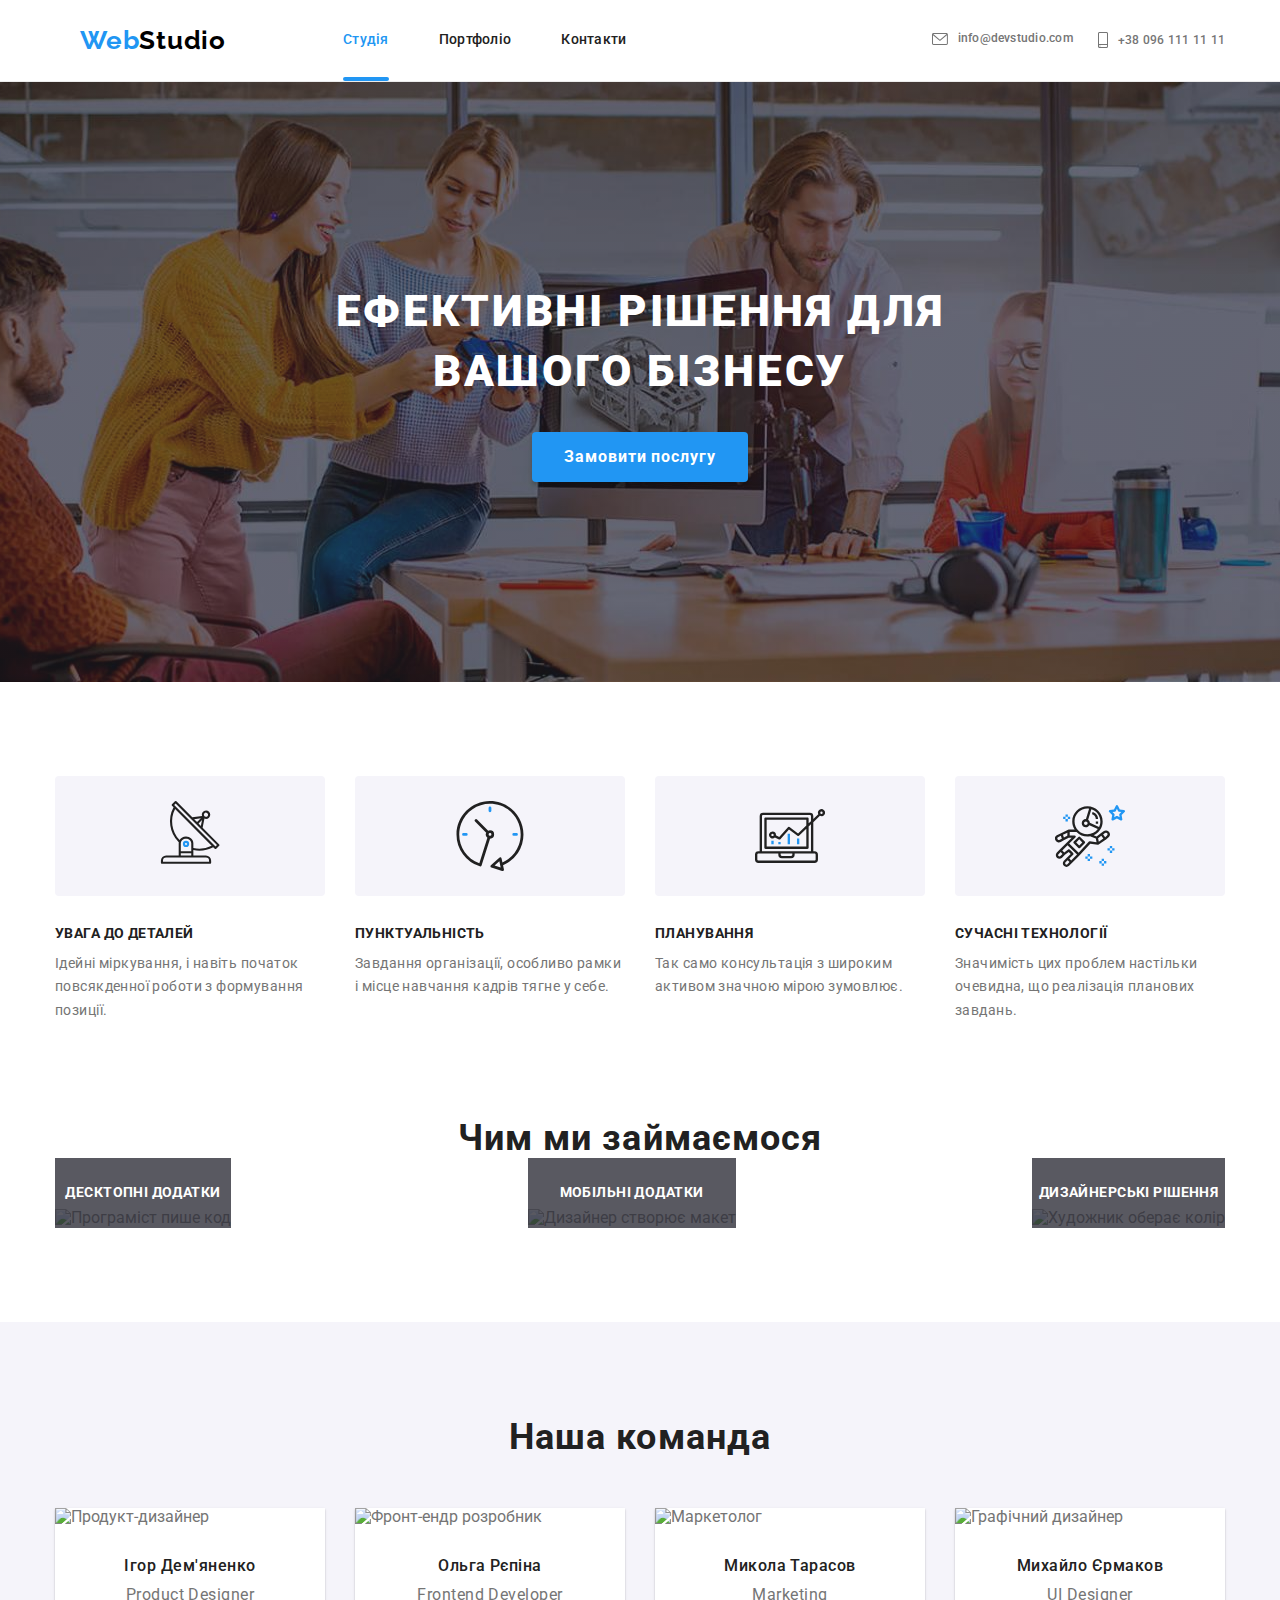
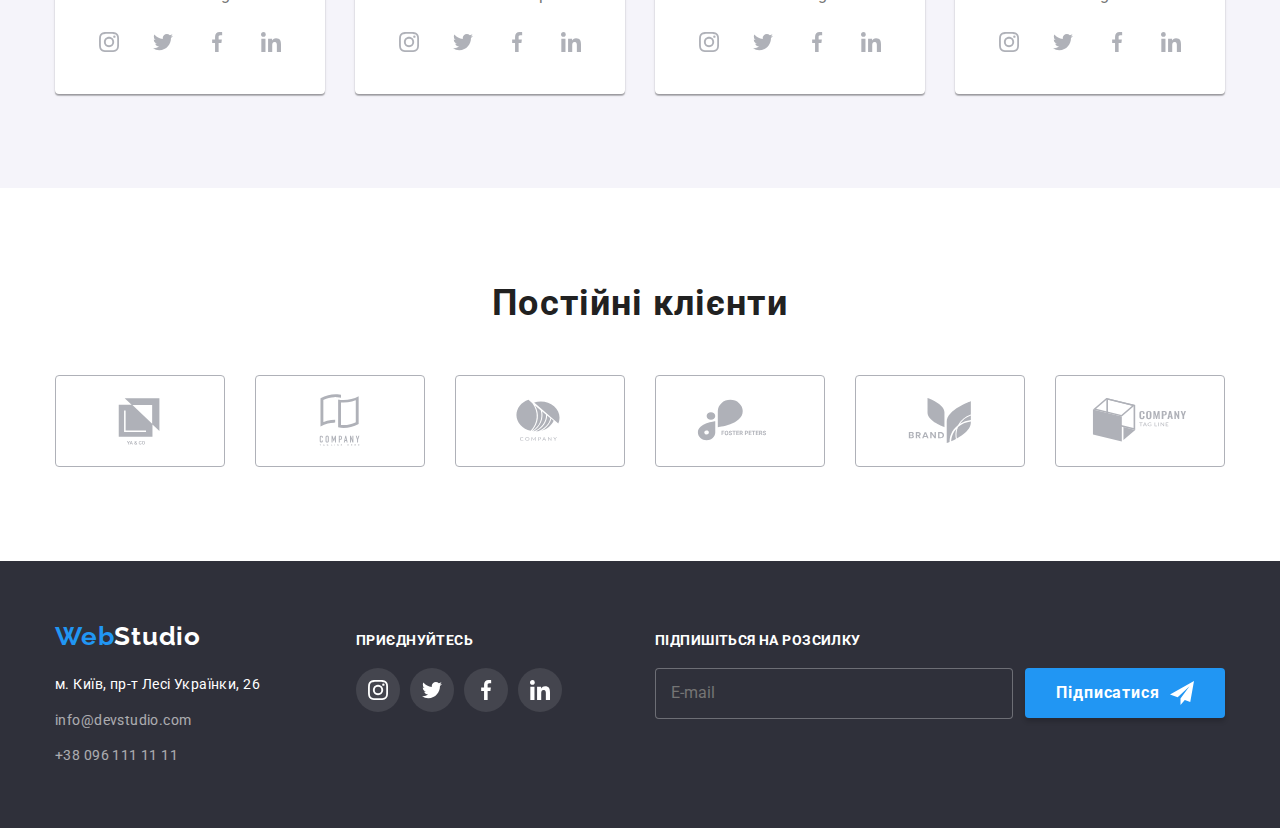
==== commit ffd33f0b: "final fix" ====
--- a/index.html
+++ b/index.html
@@ -18,12 +18,61 @@
     <header class="header">
         <div class="container header__container">
             <a class="logo header__logo" href="./index.html" lang="en">Web<span class="logo__span">Studio</span></a>
+            <button class="header__mobile-menu header__mobile-menu--open" aria-expanded="false"
+                aria-controls="mobile-menu">
+                <svg width="40" height="40">
+                    <use href="./images/icons.svg#icon-mobile-open"></use>
+                </svg>
+            </button>
+            <div class="mobile-menu" id="mobile-menu">
+                <div class="mobile-menu__container">
+                    <button class="mobile-menu__btn-close" type="button">
+                        <svg width="40" height="40">
+                            <use xlink:href="./images/icons.svg#icon-mobile-close"></use>
+                        </svg>
+                    </button>
+                    <nav class="mobile-menu__navigation">
+                        <ul class="mobile-menu__nav">
+                            <li class="mobile-menu__nav-item">
+                                <a class="mobile-menu__link mobile-menu__link--current" href="./index.html">Студія</a>
+                            </li>
+                            <li class="mobile-menu__nav-item">
+                                <a class="mobile-menu__link" href="./portfolio.html">Портфоліо</a>
+                            </li>
+                            <li class="mobile-menu__nav-item">
+                                <a class="mobile-menu__link" href="#">Контакти</a>
+                            </li>
+                        </ul>
+                    </nav>
+                    <a class="mobile-menu__contacts-link-tel" href="tel:+380961111111">
+                        +38 096 111 11 11</a>
+                    <a class="mobile-menu__contacts-link-email" href="mailto:info@devstudio.com">
+                        info@devstudio.com</a>
+                    <ul class="mobile-menu__socials">
+                        <li class="mobile-menu__socials-item">
+                            <a class="mobile-menu__socials-link" href="https://www.instagram.com/" target="_blank"
+                                rel="noopener noreferrer">
+                                Instagram</a>
+                        </li>
+                        <li class="mobile-menu__socials-item">
+                            <a class="mobile-menu__socials-link" href="https://twitter.com/" target="_blank"
+                                rel="noopener noreferrer">
+                                Twitter</a>
+                        </li>
+                        <li class="mobile-menu__socials-item">
+                            <a class="mobile-menu__socials-link" href="https://facebook.com/" target="_blank"
+                                rel="noopener noreferrer">
+                                Facebook</a>
+                        </li>
+                        <li class="mobile-menu__socials-item">
+                            <a class="mobile-menu__socials-link" href="https://www.linkedin.com/" target="_blank"
+                                rel="noopener noreferrer">
+                                LinkedIn</a>
+                        </li>
+                    </ul>
+                </div>
+            </div>
             <nav class="navigation">
-                <button class="navigation__mobile-menu">
-                    <svg width="40" height="40">
-                        <use href="./images/icons.svg#icon-mobile-open"></use>
-                    </svg>
-                </button>
                 <ul class="nav">
                     <li class="nav__item">
                         <a class="nav__link nav__link--current" href="./index.html">Студія</a>
@@ -133,15 +182,48 @@
                 <h2 class="section__title">Чим ми займаємося</h2>
                 <ul class="works">
                     <li class="works__item">
-                        <img src="./images/programming.jpg" alt="Програміст пише код" width="370" />
+                        <picture>
+                            <source srcset="
+                                    ./images/desktop/works/programming-370.webp 1x,
+                                    ./images/desktop/works/programming-740.webp 2x,
+                                    ./images/desktop/works/programming-1110.webp 3x" type="image/webp"
+                                media="(min-width: 1200px)" />
+                            <source srcset="
+                                    ./images/desktop/works/programming-370.jpg 1x,
+                                    ./images/desktop/works/programming-740.jpg 2x,
+                                    ./images/desktop/works/programming-1110.jpg 3x" media="(min-width: 1200px)" />
+                            <img src="./images/desktop/works/programming-370.jpg" alt="Програміст пише код" />
+                        </picture>
                         <h3 class="works__overlay">Десктопні додатки</h3>
                     </li>
                     <li class="works__item">
-                        <img src="./images/design.jpg" alt="Дизайнер створює макет" width="370" />
+                        <picture>
+                            <source srcset="
+                                    ./images/desktop/works/design-370.webp 1x,
+                                    ./images/desktop/works/design-740.webp 2x,
+                                    ./images/desktop/works/design-1110.webp 3x" type="image/webp"
+                                media="(min-width: 1200px)" />
+                            <source srcset="
+                                    ./images/desktop/works/design-370.jpg 1x,
+                                    ./images/desktop/works/design-740.jpg 2x,
+                                    ./images/desktop/works/design-1110.jpg 3x" media="(min-width: 1200px)" />
+                            <img src="./images/desktop/works/design-370.jpg" alt="Дизайнер створює макет" />
+                        </picture>
                         <h3 class="works__overlay">Мобільні додатки</h3>
                     </li>
                     <li class="works__item">
-                        <img src="./images/palette.jpg" alt="Художник оберає колір" width="370" />
+                        <picture>
+                            <source srcset="
+                                    ./images/desktop/works/palette-370.webp 1x,
+                                    ./images/desktop/works/palette-740.webp 2x,
+                                    ./images/desktop/works/palette-1110.webp 3x" type="image/webp"
+                                media="(min-width: 1200px)" />
+                            <source srcset="
+                                    ./images/desktop/works/palette-370.jpg 1x,
+                                    ./images/desktop/works/palette-740.jpg 2x,
+                                    ./images/desktop/works/palette-1110.jpg 3x" media="(min-width: 1200px)" />
+                            <img src="./images/desktop/works/palette-370.jpg" alt="Художник оберає колір" />
+                        </picture>
                         <h3 class="works__overlay">Дизайнерські рішення</h3>
                     </li>
                 </ul>
@@ -180,8 +262,7 @@
                                 ./images/desktop/team/product-designer-270.jpg 1x,
                                 ./images/desktop/team/product-designer-540.jpg 2x,
                                 ./images/desktop/team/product-designer-810.jpg 3x" media="(min-width: 1200px)" />
-                            <img sizes="(min-width: 1200px) 22vw, (min-width: 768px) 50vw, 100vw"
-                                src="./images/mobile/team/product-designer-450.jpg" alt="Продукт-дизайнер" />
+                            <img src="./images/mobile/team/product-designer-450.jpg" alt="Продукт-дизайнер" />
                         </picture>
                         <div class="team__container">
                             <h3 class="team__title">
@@ -255,8 +336,7 @@
                                 ./images/desktop/team/frontend-developer-270.jpg 1x,
                                 ./images/desktop/team/frontend-developer-540.jpg 2x,
                                 ./images/desktop/team/frontend-developer-810.jpg 3x" media="(min-width: 1200px)" />
-                            <img sizes="(min-width: 1200px) 22vw, (min-width: 768px) 50vw, 100vw"
-                                src="./images/mobile/team/frontend-developer-450.jpg" alt="Фронт-ендр розробник" />
+                            <img src="./images/mobile/team/frontend-developer-450.jpg" alt="Фронт-ендр розробник" />
                         </picture>
                         <div class="team__container">
                             <h3 class="team__title">Ольга Рєпіна</h3>
@@ -328,8 +408,7 @@
                                 ./images/desktop/team/marketing-270.jpg 1x,
                                 ./images/desktop/team/marketing-540.jpg 2x,
                                 ./images/desktop/team/marketing-810.jpg 3x" media="(min-width: 1200px)" />
-                            <img sizes="(min-width: 1200px) 22vw, (min-width: 768px) 50vw, 100vw"
-                                src="./images/mobile/team/marketing-450.jpg" alt="Маркетолог" />
+                            <img src="./images/mobile/team/marketing-450.jpg" alt="Маркетолог" />
                         </picture>
                         <div class="team__container">
                             <h3 class="team__title">Микола Тарасов</h3>
@@ -401,8 +480,7 @@
                                 ./images/desktop/team/ui-designer-270.jpg 1x,
                                 ./images/desktop/team/ui-designer-540.jpg 2x,
                                 ./images/desktop/team/ui-designer-810.jpg 3x" media="(min-width: 1200px)" />
-                            <img sizes="(min-width: 1200px) 22vw, (min-width: 768px) 50vw, 100vw"
-                                src="./images/mobile/team/ui-designer-450.jpg" alt="Графічний дизайнер" />
+                            <img src="./images/mobile/team/ui-designer-450.jpg" alt="Графічний дизайнер" />
                         </picture>
                         <div class="team__container">
                             <h3 class="team__title">
@@ -629,6 +707,10 @@
             </form>
         </div>
     </div>
+    <script defer src="https://cdnjs.cloudflare.com/ajax/libs/body-scroll-lock/3.1.5/bodyScrollLock.min.js"
+        integrity="sha512-HowizSDbQl7UPEAsPnvJHlQsnBmU2YMrv7KkTBulTLEGz9chfBoWYyZJL+MUO6p/yBuuMO/8jI7O29YRZ2uBlA=="
+        crossorigin="anonymous"></script>
+    <script defer src="./js/mobile-menu.js"></script>
     <script src="./js/modal.js"></script>
 </body>
 
--- a/css/main.min.css
+++ b/css/main.min.css
@@ -1 +1 @@
-/*! modern-normalize v1.0.0 | MIT License | https://github.com/sindresorhus/modern-normalize */*,::after,::before{box-sizing:border-box}:root{-moz-tab-size:4;-o-tab-size:4;tab-size:4}html{line-height:1.15;-webkit-text-size-adjust:100%}body{margin:0}body{font-family:system-ui,-apple-system,"Segoe UI",Roboto,Helvetica,Arial,sans-serif,"Apple Color Emoji","Segoe UI Emoji"}hr{height:0;color:inherit}abbr[title]{-webkit-text-decoration:underline dotted;text-decoration:underline dotted}b,strong{font-weight:bolder}code,kbd,pre,samp{font-family:ui-monospace,SFMono-Regular,Consolas,"Liberation Mono",Menlo,monospace;font-size:1em}small{font-size:80%}sub,sup{font-size:75%;line-height:0;position:relative;vertical-align:baseline}sub{bottom:-0.25em}sup{top:-0.5em}table{text-indent:0;border-color:inherit}button,input,optgroup,select,textarea{font-family:inherit;font-size:100%;line-height:1.15;margin:0}button,select{text-transform:none}[type=button],[type=reset],[type=submit],button{-webkit-appearance:button}::-moz-focus-inner{border-style:none;padding:0}:-moz-focusring{outline:1px dotted ButtonText}:-moz-ui-invalid{box-shadow:none}legend{padding:0}progress{vertical-align:baseline}::-webkit-inner-spin-button,::-webkit-outer-spin-button{height:auto}[type=search]{-webkit-appearance:textfield;outline-offset:-2px}::-webkit-search-decoration{-webkit-appearance:none}::-webkit-file-upload-button{-webkit-appearance:button;font:inherit}summary{display:list-item}*{margin:0;padding:0}body{width:100%;margin:0 auto;font-family:"Roboto",sans-serif;color:#757575}a{text-decoration:none;color:inherit}ul{list-style:none}img{display:block;max-width:100%;height:auto}h1,h2,h3,h4,h5,h6{margin:0;padding:0}.send-form__btn,.subscription-form__btn,.hero__btn{height:50px;margin:0 auto;background-color:#2196f3;font-weight:700;font-size:16px;line-height:1.88;letter-spacing:.06em;color:#fff;border:none;border-radius:4px;cursor:pointer;box-shadow:0 4px 4px rgba(0,0,0,.15);transition:background-color 250ms cubic-bezier(0.4, 0, 0.2, 1)}.section__title{color:#212121;font-weight:700;font-size:28px;line-height:1.18;letter-spacing:.03em;text-align:center;margin-bottom:30px}@media screen and (min-width: 1200px){.section__title{font-size:36px;line-height:1.17;margin-bottom:50px}}.container{padding:0 15px}@media screen and (min-width: 480px){.container{width:480px;margin:0 auto}}@media screen and (min-width: 768px){.container{width:768px}}@media screen and (min-width: 1200px){.container{width:1200px}}.header{background-color:#fff;border-bottom:1px solid #ececec}.header__container{display:flex}.header__logo{padding:16px 0}.header__logo .logo__span{color:#000}@media screen and (min-width: 768px){.header__logo{margin-right:88px;padding:26px 0 25px}}@media screen and (min-width: 1200px){.header__logo{margin-right:92px;padding:25px}}.navigation{display:flex;gap:95px;align-items:center}@media screen and (min-width: 768px){.navigation{margin-right:auto}}.navigation__mobile-menu{width:40px;height:40px;border:none;background-color:inherit}@media screen and (min-width: 768px){.navigation__mobile-menu{display:none}}.logo{display:block;font-family:"Raleway";font-weight:700;font-size:24px;line-height:1.2;letter-spacing:.03em;color:#2196f3}@media screen and (min-width: 1200px){.logo{font-size:26px;line-height:1.19}}.nav{display:none}@media screen and (min-width: 768px){.nav{display:flex;align-items:center;gap:50px}}.nav__link{display:block;padding:32px 0;font-weight:500;font-size:14px;line-height:1.14;letter-spacing:.02em;color:#212121;transition:color 250ms cubic-bezier(0.4, 0, 0.2, 1)}.nav__link:hover,.nav__link:focus{color:#2196f3}.nav__link--current{position:relative;color:#2196f3}.nav__link--current::after{content:"";position:absolute;display:block;left:0;bottom:-1px;width:100%;height:4px;border-radius:2px;background-color:#2196f3}.contacts{display:none}@media screen and (min-width: 768px){.contacts{display:block}}@media screen and (min-width: 1200px){.contacts{display:flex;gap:25px}}.contacts__item{font-weight:500;font-size:12px;line-height:1.16;letter-spacing:.02em}.contacts__link{display:inline-flex;align-items:center;padding:32px 0;transition:color 250ms cubic-bezier(0.4, 0, 0.2, 1)}.contacts__link:hover,.contacts__link:focus{color:#2196f3}@media screen and (min-width: 768px)and (max-width: 1199.98px){.contacts__link--email{padding-top:21px;padding-bottom:5px}}@media screen and (min-width: 768px)and (max-width: 1199.98px){.contacts__link--tel{padding-top:5px;padding-bottom:19px}}.contacts__icon{fill:currentColor;margin-right:10px}@media screen and (min-width: 768px)and (max-width: 1199.98px){.contacts__icon--email{width:14px;height:10px}}@media screen and (min-width: 768px)and (max-width: 1199.98px){.contacts__icon--tel{width:10px;height:14px}}.section{padding:60px 0;background-color:#fff}@media screen and (min-width: 1200px){.section{padding:94px 0}}.section--no-padding-top{display:none}@media screen and (min-width: 1200px){.section--no-padding-top{padding-top:0;display:block}}.section--other-bgc{background-color:#f5f4fa}.hero{margin:0 auto;padding:118px 0;text-align:center;background-color:#2f303a;background-image:linear-gradient(rgba(47, 48, 58, 0.4), rgba(47, 48, 58, 0.4)),url("../images/mobile/hero/hero-480.jpg");background-repeat:no-repeat;background-size:cover;background-position:center}@media screen and (min-device-pixel-ratio: 2),screen and (-webkit-min-device-pixel-ratio: 2),screen and (min-resolution: 192dpi),screen and (min-resolution: 2dppx){.hero{background-image:linear-gradient(rgba(47, 48, 58, 0.4), rgba(47, 48, 58, 0.4)),url("../images/mobile/hero/hero-960.jpg")}}@media screen and (min-device-pixel-ratio: 3),screen and (-webkit-min-device-pixel-ratio: 3),screen and (min-resolution: 288dpi),screen and (min-resolution: 3dppx){.hero{background-image:linear-gradient(rgba(47, 48, 58, 0.4), rgba(47, 48, 58, 0.4)),url("../images/mobile/hero/hero-1440.jpg")}}@media screen and (min-width: 480px){.hero{width:480px}}@media screen and (min-width: 768px){.hero{background-image:linear-gradient(rgba(47, 48, 58, 0.4), rgba(47, 48, 58, 0.4)),url("../images/tablet/hero/hero-768.jpg");width:768px}}@media screen and (min-width: 768px)and (min-device-pixel-ratio: 2),screen and (min-width: 768px)and (-webkit-min-device-pixel-ratio: 2),screen and (min-width: 768px)and (min-resolution: 192dpi),screen and (min-width: 768px)and (min-resolution: 2dppx){.hero{background-image:linear-gradient(rgba(47, 48, 58, 0.4), rgba(47, 48, 58, 0.4)),url("../images/tablet/hero/hero-1536.jpg")}}@media screen and (min-width: 768px)and (min-device-pixel-ratio: 3),screen and (min-width: 768px)and (-webkit-min-device-pixel-ratio: 3),screen and (min-width: 768px)and (min-resolution: 288dpi),screen and (min-width: 768px)and (min-resolution: 3dppx){.hero{background-image:linear-gradient(rgba(47, 48, 58, 0.4), rgba(47, 48, 58, 0.4)),url("../images/tablet/hero/hero-2304.jpg")}}@media screen and (min-width: 1200px){.hero{width:100%;padding:200px 0;background-image:linear-gradient(rgba(47, 48, 58, 0.4), rgba(47, 48, 58, 0.4)),url("../images/desktop/hero/hero-1600.jpg")}}@media screen and (min-width: 1200px)and (min-device-pixel-ratio: 2),screen and (min-width: 1200px)and (-webkit-min-device-pixel-ratio: 2),screen and (min-width: 1200px)and (min-resolution: 192dpi),screen and (min-width: 1200px)and (min-resolution: 2dppx){.hero{background-image:linear-gradient(rgba(47, 48, 58, 0.4), rgba(47, 48, 58, 0.4)),url("../images/desktop/hero/hero-3200.jpg")}}@media screen and (min-width: 1200px)and (min-device-pixel-ratio: 3),screen and (min-width: 1200px)and (-webkit-min-device-pixel-ratio: 3),screen and (min-width: 1200px)and (min-resolution: 288dpi),screen and (min-width: 1200px)and (min-resolution: 3dppx){.hero{background-image:linear-gradient(rgba(47, 48, 58, 0.4), rgba(47, 48, 58, 0.4)),url("../images/desktop/hero/hero-4800.jpg")}}@media screen and (min-width: 1600px){.hero{width:1600px}}.hero__title{font-weight:900;font-size:26px;line-height:1.61;letter-spacing:.06em;text-align:center;text-transform:uppercase;color:#fff;margin:0 auto 30px auto}@media screen and (min-width: 768px){.hero__title{width:360px}}@media screen and (min-width: 1200px){.hero__title{font-weight:900;font-size:44px;line-height:1.36;letter-spacing:.06em;width:696px}}.hero__btn{width:216px}.hero__btn:hover,.hero__btn:focus{background-color:#188ce8}@media screen and (min-width: 768px){.advantage{display:flex;flex-wrap:wrap;gap:30px}}@media screen and (min-width: 768px){.advantage__item{flex-basis:calc((100% - 30px)/2)}}@media screen and (min-width: 1200px){.advantage__item{flex-basis:calc((100% - 90px)/4)}}@media screen and (max-width: 767.98px){.advantage__item:not(:last-child){margin-bottom:30px}}.advantage__icon-container{display:flex;justify-content:center;align-items:center;height:120px;margin-bottom:30px;background-color:#f5f4fa;border-radius:4px}.advantage__title{color:#212121;font-weight:700;font-size:14px;line-height:1.14;letter-spacing:.03em;text-transform:uppercase;margin-bottom:10px}@media screen and (max-width: 767.98px){.advantage__title{text-align:center}}.advantage__description{font-weight:inherit;font-size:14px;line-height:1.71;letter-spacing:.03em}.works{display:flex;justify-content:space-between}.works__item{position:relative}.works__overlay{position:absolute;width:100%;height:70px;bottom:0;display:flex;justify-content:center;align-items:center;color:#fff;font-weight:700;font-size:14px;line-height:1.14;letter-spacing:.03em;text-transform:uppercase;background-color:rgba(47,48,58,.8)}.socials{display:flex;justify-content:center;gap:10px}.socials__item{width:44px;height:44px}.socials__link{display:flex;justify-content:center;align-items:center;width:100%;height:100%;border-radius:50%}.socials__icon{fill:currentColor}@media screen and (min-width: 768px){.team{display:flex;flex-wrap:wrap;gap:30px}}.team__item{background-color:#fff;border-bottom-left-radius:4px;border-bottom-right-radius:4px;box-shadow:0px 1px 3px rgba(0,0,0,.12),0px 1px 1px rgba(0,0,0,.14),0px 2px 1px rgba(0,0,0,.2)}@media screen and (max-width: 767.98px){.team__item:not(:last-child){margin-bottom:30px}}@media screen and (min-width: 768px){.team__item{flex-basis:calc((100% - 30px)/2)}}@media screen and (min-width: 1200px){.team__item{flex-basis:calc((100% - 90px)/4)}}.team__container{padding:30px 0}.team__title{color:#212121;font-weight:500;font-size:16px;line-height:1.19;letter-spacing:.03em;text-align:center;margin-bottom:10px}.team__description{font-weight:inherit;font-size:16px;line-height:1.19;letter-spacing:.03em;text-align:center;margin-bottom:16px}.team__socials{color:#afb1b8;transition:color 250ms cubic-bezier(0.4, 0, 0.2, 1),background-color 250ms cubic-bezier(0.4, 0, 0.2, 1)}.team__socials:hover,.team__socials:focus{color:#fff;background-color:#2196f3}.clients{display:flex;flex-wrap:wrap;gap:30px}.clients__item{flex-basis:calc((100% - 30px)/2);height:92px}@media screen and (min-width: 768px){.clients__item{flex-basis:calc((100% - 60px)/3)}}@media screen and (min-width: 1200px){.clients__item{flex-basis:calc((100% - 150px)/6)}}.clients__link{display:flex;justify-content:center;width:100%;height:100%;align-items:center;border:1px solid #afb1b8;border-radius:4px;color:#afb1b8;transition:color 250ms cubic-bezier(0.4, 0, 0.2, 1),border-color 250ms cubic-bezier(0.4, 0, 0.2, 1)}.clients__link:hover,.clients__link:focus{color:#2196f3;border-color:#2196f3}.clients__icon{fill:currentColor}.projects-filter{display:flex;justify-content:center;gap:8px;margin-bottom:50px}.projects-filter__btn{border:none;border-radius:4px;padding:6px 22px;font-weight:500;font-size:16px;line-height:1.62;letter-spacing:.03em;text-align:center;background-color:#f5f4fa;cursor:pointer;transition:background-color 250ms cubic-bezier(0.4, 0, 0.2, 1),color 250ms cubic-bezier(0.4, 0, 0.2, 1),box-shadow 250ms cubic-bezier(0.4, 0, 0.2, 1)}.projects-filter__btn:hover,.projects-filter__btn:focus{background-color:#2196f3;color:#fff;box-shadow:0px 3px 1px rgba(0,0,0,.1),0px 1px 2px rgba(0,0,0,.08),0px 2px 2px rgba(0,0,0,.12)}.projects{display:flex;justify-content:space-between;flex-wrap:wrap;gap:30px}.projects__item{width:370px}.project-card{display:block;transition:box-shadow 250ms cubic-bezier(0.4, 0, 0.2, 1)}.project-card:hover,.project-card:focus{box-shadow:0px 1px 1px rgba(0,0,0,.12),0px 4px 4px rgba(0,0,0,.06),1px 4px 6px rgba(0,0,0,.16)}.project-card__overlay-box{position:relative;overflow:hidden}.project-card__overlay{position:absolute;display:flex;align-items:center;top:0;left:0;padding:0 24px;width:100%;height:100%;background-color:#2196f3;opacity:.9;transform:translateY(100%);transition:transform 250ms cubic-bezier(0.4, 0, 0.2, 1)}.project-card:hover .project-card__overlay,.project-card:focus .project-card__overlay{transform:translateY(0)}.project-card__description{color:#fff;font-weight:inherit;font-size:18px;line-height:1.56;letter-spacing:.03em}.project-card__content-box{padding:20px 24px;border:1px solid #eee;border-top:0}.project-card__title{color:#212121;font-weight:700;font-size:18px;line-height:2;letter-spacing:.06em;margin-bottom:4px}.project-card__caption{font-weight:inherit;font-size:16px;line-height:1.88;letter-spacing:.03em}.address{font-weight:inherit;font-size:14px;line-height:1.86;letter-spacing:.03em;font-style:normal}.address__item:not(:last-child){margin-bottom:9px}@media screen and (min-width: 1200px){.address__item{width:231px}}.address__link{color:#fff;opacity:.6;transition:color 250ms cubic-bezier(0.4, 0, 0.2, 1)}.address__link:hover,.address__link:focus{color:#2196f3}.address__link--external{opacity:1;transition:color 250ms cubic-bezier(0.4, 0, 0.2, 1)}.footer{background-color:#2f303a;padding:60px 0;color:#fff}.footer__container{text-align:center}@media screen and (min-width: 768px){.footer__container{display:flex;align-items:baseline}}@media screen and (min-width: 768px)and (max-width: 1199.98px){.footer__container{justify-content:space-around;flex-wrap:wrap;row-gap:60px}}@media screen and (min-width: 1200px){.footer__container{justify-content:flex-start;flex-wrap:nowrap;text-align:start}}@media screen and (max-width: 767.98px){.footer__address-box{margin-bottom:60px}}@media screen and (min-width: 1200px){.footer__address-box{margin-right:70px}}.footer__logo{margin-bottom:20px}.footer__logo .logo__span{color:#fff}@media screen and (max-width: 767.98px){.footer__socials-box{margin-bottom:60px}}.footer__subscription{width:100%}@media screen and (min-width: 1200px){.footer__subscription{margin-left:93px}}.footer__caption{font-weight:700;font-size:14px;line-height:1.14;letter-spacing:.03em;text-transform:uppercase;margin-bottom:20px}.footer__socials{background-color:#44454e;transition:background-color 250ms cubic-bezier(0.4, 0, 0.2, 1)}.footer__socials:hover,.footer__socials:focus{background-color:#2196f3}@media screen and (min-width: 1200px){.subscription-form{display:flex}}.subscription-form__label{display:block}@media screen and (min-width: 1200px){.subscription-form__label{flex-grow:1}}.subscription-form__input{display:block;width:100%;padding:15px;margin:0 auto 20px;color:#757575;background-color:#2f303a;border:1px solid rgba(255,255,255,.3);border-radius:4px;transition:border 250ms cubic-bezier(0.4, 0, 0.2, 1)}.subscription-form__input:focus{color:#fff;border:1px solid #2196f3;outline:none}@media screen and (min-width: 768px)and (max-width: 1199.98px){.subscription-form__input{width:450px}}@media screen and (min-width: 1200px){.subscription-form__input{margin:0 auto}}.subscription-form__btn{display:inline-flex;justify-content:center;align-items:center;width:200px;gap:10px;margin-left:12px}.subscription-form__btn:hover,.subscription-form__btn:focus{background-color:#188ce8}.subscription-form__icon{fill:currentColor}.backdrop{position:fixed;top:0;left:0;width:100%;height:100%;overflow-y:scroll;opacity:1;background-color:rgba(0,0,0,.2);transition:opacity 250ms cubic-bezier(0.4, 0, 0.2, 1),visibility 250ms cubic-bezier(0.4, 0, 0.2, 1)}.backdrop.is-hidden{visibility:hidden;opacity:0;pointer-events:none}.backdrop.is-hidden .modal{transform:translate(-50%, -50%) scale(0.9)}.modal{position:absolute;top:50%;left:50%;transform:translate(-50%, -50%) scale(1);width:calc(100% - 30px);max-width:450px;border-radius:4px;background-color:#fff;transition:transform 250ms cubic-bezier(0.4, 0, 0.2, 1)}@media screen and (min-width: 1200px){.modal{max-width:528px}}.modal__btn{position:absolute;top:8px;right:8px;padding:5px;width:30px;height:30px;background-color:#fff;fill:#000;border:1px solid rgba(0,0,0,.1);border-radius:50%;transition:fill 250ms cubic-bezier(0.4, 0, 0.2, 1);cursor:pointer}.modal__btn:hover{fill:#2196f3}.send-form{width:100%;padding:40px}.send-form__caption{margin-bottom:12px;color:#212121;font-style:normal;font-weight:700;font-size:20px;line-height:1.15;letter-spacing:.03em;text-align:center}.send-form__field{display:block;font-weight:inherit;font-size:12px;line-height:1.17;letter-spacing:.01em;color:#757575}.send-form__field--coment{margin-bottom:20px}.send-form__span{display:block;margin-bottom:4px}.send-form__wrapper{position:relative;margin:4px 0 10px}.send-form__icon{position:absolute;top:50%;left:12px;transform:translateY(-50%);fill:#212121;transition:fill 250ms cubic-bezier(0.4, 0, 0.2, 1)}.send-form__input{width:100%;padding:12px 12px 12px 42px;font-weight:inherit;font-size:12px;line-height:1.17;letter-spacing:.01em;border:1px solid rgba(33,33,33,.2);border-radius:4px;fill:#212121;transition:border 250ms cubic-bezier(0.4, 0, 0.2, 1)}.send-form__input:focus{border:1px solid #2196f3;outline:none}.send-form__input:focus~.send-form__icon{fill:#2196f3}.send-form__coment-area{width:100%;height:120px;padding:12px 16px;border:1px solid rgba(33,33,33,.2);border-radius:4px;resize:none;transition:border 250ms cubic-bezier(0.4, 0, 0.2, 1)}.send-form__coment-area:focus{border:1px solid #2196f3;outline:none;fill:#2196f3}.send-form__accept-field{display:flex;justify-content:center;align-items:center;gap:7px;margin-bottom:30px;font-weight:inherit;font-size:14px;line-height:1.71;letter-spacing:.03em;color:#757575;fill:#fff}.send-form__policy{display:inline;color:#2196f3}.send-form__icon-check{flex-shrink:0;border:2px solid #212121;border-radius:2px;transition:border 250ms cubic-bezier(0.4, 0, 0.2, 1),background-color 250ms cubic-bezier(0.4, 0, 0.2, 1)}.send-form__checkbox:checked~.send-form__icon-check{background-color:#2196f3;border:none}.send-form__btn{display:block;width:200px}.send-form__btn:hover,.send-form__btn:focus{background-color:#188ce8}.visually-hidden{position:absolute;white-space:nowrap;width:1px;height:1px;overflow:hidden;border:0;padding:0;clip:rect(0 0 0 0);-webkit-clip-path:inset(50%);clip-path:inset(50%);margin:-1px}.modal-open{overflow:hidden}.section--tmp{display:none}/*# sourceMappingURL=main.min.css.map */+/*! modern-normalize v1.0.0 | MIT License | https://github.com/sindresorhus/modern-normalize */*,::after,::before{box-sizing:border-box}:root{-moz-tab-size:4;-o-tab-size:4;tab-size:4}html{line-height:1.15;-webkit-text-size-adjust:100%}body{margin:0}body{font-family:system-ui,-apple-system,"Segoe UI",Roboto,Helvetica,Arial,sans-serif,"Apple Color Emoji","Segoe UI Emoji"}hr{height:0;color:inherit}abbr[title]{-webkit-text-decoration:underline dotted;text-decoration:underline dotted}b,strong{font-weight:bolder}code,kbd,pre,samp{font-family:ui-monospace,SFMono-Regular,Consolas,"Liberation Mono",Menlo,monospace;font-size:1em}small{font-size:80%}sub,sup{font-size:75%;line-height:0;position:relative;vertical-align:baseline}sub{bottom:-0.25em}sup{top:-0.5em}table{text-indent:0;border-color:inherit}button,input,optgroup,select,textarea{font-family:inherit;font-size:100%;line-height:1.15;margin:0}button,select{text-transform:none}[type=button],[type=reset],[type=submit],button{-webkit-appearance:button}::-moz-focus-inner{border-style:none;padding:0}:-moz-focusring{outline:1px dotted ButtonText}:-moz-ui-invalid{box-shadow:none}legend{padding:0}progress{vertical-align:baseline}::-webkit-inner-spin-button,::-webkit-outer-spin-button{height:auto}[type=search]{-webkit-appearance:textfield;outline-offset:-2px}::-webkit-search-decoration{-webkit-appearance:none}::-webkit-file-upload-button{-webkit-appearance:button;font:inherit}summary{display:list-item}*{margin:0;padding:0}body{width:100%;margin:0 auto;font-family:"Roboto",sans-serif;color:#757575}a{text-decoration:none;color:inherit}ul{list-style:none}img{display:block;max-width:100%;height:auto}h1,h2,h3,h4,h5,h6{margin:0;padding:0}.send-form__btn,.subscription-form__btn,.hero__btn{height:50px;margin:0 auto;background-color:#2196f3;font-weight:700;font-size:16px;line-height:1.88;letter-spacing:.06em;color:#fff;border:none;border-radius:4px;cursor:pointer;box-shadow:0 4px 4px rgba(0,0,0,.15);transition:background-color 250ms cubic-bezier(0.4, 0, 0.2, 1)}.modal__btn,.mobile-menu__btn-close{position:absolute;background-color:#fff;fill:#000;transition:fill 250ms cubic-bezier(0.4, 0, 0.2, 1);cursor:pointer}.section__title{color:#212121;font-weight:700;font-size:28px;line-height:1.18;letter-spacing:.03em;text-align:center;margin-bottom:30px}@media screen and (min-width: 1200px){.section__title{font-size:36px;line-height:1.17;margin-bottom:50px}}.container{padding:0 15px}@media screen and (min-width: 480px){.container{width:480px;margin:0 auto}}@media screen and (min-width: 768px){.container{width:768px}}@media screen and (min-width: 1200px){.container{width:1200px}}.header{background-color:#fff;border-bottom:1px solid #ececec}.header__container{display:flex;align-items:center}.header__logo{padding:16px 0}.header__logo .logo__span{color:#000}@media screen and (min-width: 768px){.header__logo{margin-right:88px;padding:26px 0 25px}}@media screen and (min-width: 1200px){.header__logo{margin-right:92px;padding:25px}}.header__mobile-menu{width:40px;height:40px;margin-left:auto;border:none;background-color:inherit}@media screen and (min-width: 768px){.header__mobile-menu{display:none}}.mobile-menu{display:none}@media screen and (max-width: 767.98px){.mobile-menu{display:block;position:fixed;top:0;left:0;width:100%;height:100%;background-color:#fff;transform:translateX(100%);transition:transform 250ms cubic-bezier(0.4, 0, 0.2, 1),opacity 250ms cubic-bezier(0.4, 0, 0.2, 1),visibility 250ms cubic-bezier(0.4, 0, 0.2, 1)}}.mobile-menu.is-open{opacity:1;visibility:visible;pointer-events:initial;transform:translateX(0)}.mobile-menu__container{position:absolute;top:0;left:50%;transform:translateX(-50%);padding:48px 40px;display:flex;flex-direction:column;width:100%;height:100%;margin:0 auto;background-color:#fff}@media screen and (min-width: 480px){.mobile-menu__container{width:480px}}.mobile-menu__btn-close{position:absolute;top:10px;right:15px;width:40px;height:40px;border:none}.mobile-menu__btn-close:hover{fill:#2196f3}.mobile-menu__navigation{margin-bottom:auto}.mobile-menu__nav-item:not(:last-child){padding-bottom:32px}.mobile-menu__link{display:block;font-weight:500;font-size:40px;line-height:1.18;letter-spacing:.02em;color:#212121;transition:color 250ms cubic-bezier(0.4, 0, 0.2, 1)}.mobile-menu__link--current{color:#2196f3}.mobile-menu__link:hover,.mobile-menu__link:focus{color:#2196f3}.mobile-menu__contacts-link-tel{font-weight:500;font-size:34px;line-height:1.18;letter-spacing:.02em;color:#2196f3;padding-bottom:32px}.mobile-menu__contacts-link-email{font-weight:500;font-size:24px;line-height:1.7;letter-spacing:.02em;color:#757575;padding-bottom:64px}.mobile-menu__socials{display:flex}.mobile-menu__socials-item{padding:0 10px}.mobile-menu__socials-item:first-child{padding-left:0}.mobile-menu__socials-item:last-child{padding-right:0}.mobile-menu__socials-item:not(:last-child){border-right:1px solid rgba(33,33,33,.2)}.mobile-menu__socials-link{font-weight:500;font-size:18px;line-height:1.22;letter-spacing:.02em;color:#2196f3}.navigation{display:flex;gap:95px;align-items:center}@media screen and (min-width: 768px){.navigation{margin-right:auto}}.logo{display:block;font-family:"Raleway";font-weight:700;font-size:24px;line-height:1.2;letter-spacing:.03em;color:#2196f3}@media screen and (min-width: 1200px){.logo{font-size:26px;line-height:1.19}}.nav{display:none}@media screen and (min-width: 768px){.nav{display:flex;align-items:center;gap:50px}}.nav__link{display:block;padding:32px 0;font-weight:500;font-size:14px;line-height:1.14;letter-spacing:.02em;color:#212121;transition:color 250ms cubic-bezier(0.4, 0, 0.2, 1)}.nav__link:hover,.nav__link:focus{color:#2196f3}.nav__link--current{position:relative;color:#2196f3}.nav__link--current::after{content:"";position:absolute;display:block;left:0;bottom:-1px;width:100%;height:4px;border-radius:2px;background-color:#2196f3}.contacts{display:none}@media screen and (min-width: 768px){.contacts{display:block}}@media screen and (min-width: 1200px){.contacts{display:flex;gap:25px}}.contacts__item{font-weight:500;font-size:12px;line-height:1.16;letter-spacing:.02em}.contacts__link{display:inline-flex;align-items:center;padding:32px 0;transition:color 250ms cubic-bezier(0.4, 0, 0.2, 1)}.contacts__link:hover,.contacts__link:focus{color:#2196f3}@media screen and (min-width: 768px)and (max-width: 1199.98px){.contacts__link--email{padding-top:21px;padding-bottom:5px}}@media screen and (min-width: 768px)and (max-width: 1199.98px){.contacts__link--tel{padding-top:5px;padding-bottom:19px}}.contacts__icon{fill:currentColor;margin-right:10px}@media screen and (min-width: 768px)and (max-width: 1199.98px){.contacts__icon--email{width:14px;height:10px}}@media screen and (min-width: 768px)and (max-width: 1199.98px){.contacts__icon--tel{width:10px;height:14px}}.section{padding:60px 0;background-color:#fff}@media screen and (min-width: 1200px){.section{padding:94px 0}}.section--no-padding-top{display:none}@media screen and (min-width: 1200px){.section--no-padding-top{padding-top:0;display:block}}.section--other-bgc{background-color:#f5f4fa}.hero{margin:0 auto;padding:118px 0;text-align:center;background-color:#2f303a;background-image:linear-gradient(rgba(47, 48, 58, 0.4), rgba(47, 48, 58, 0.4)),url("../images/mobile/hero/hero-480.jpg");background-repeat:no-repeat;background-size:cover;background-position:center}@media screen and (min-device-pixel-ratio: 2),screen and (-webkit-min-device-pixel-ratio: 2),screen and (min-resolution: 192dpi),screen and (min-resolution: 2dppx){.hero{background-image:linear-gradient(rgba(47, 48, 58, 0.4), rgba(47, 48, 58, 0.4)),url("../images/mobile/hero/hero-960.jpg")}}@media screen and (min-device-pixel-ratio: 3),screen and (-webkit-min-device-pixel-ratio: 3),screen and (min-resolution: 288dpi),screen and (min-resolution: 3dppx){.hero{background-image:linear-gradient(rgba(47, 48, 58, 0.4), rgba(47, 48, 58, 0.4)),url("../images/mobile/hero/hero-1440.jpg")}}@media screen and (min-width: 480px){.hero{width:480px}}@media screen and (min-width: 768px){.hero{background-image:linear-gradient(rgba(47, 48, 58, 0.4), rgba(47, 48, 58, 0.4)),url("../images/tablet/hero/hero-768.jpg");width:768px}}@media screen and (min-width: 768px)and (min-device-pixel-ratio: 2),screen and (min-width: 768px)and (-webkit-min-device-pixel-ratio: 2),screen and (min-width: 768px)and (min-resolution: 192dpi),screen and (min-width: 768px)and (min-resolution: 2dppx){.hero{background-image:linear-gradient(rgba(47, 48, 58, 0.4), rgba(47, 48, 58, 0.4)),url("../images/tablet/hero/hero-1536.jpg")}}@media screen and (min-width: 768px)and (min-device-pixel-ratio: 3),screen and (min-width: 768px)and (-webkit-min-device-pixel-ratio: 3),screen and (min-width: 768px)and (min-resolution: 288dpi),screen and (min-width: 768px)and (min-resolution: 3dppx){.hero{background-image:linear-gradient(rgba(47, 48, 58, 0.4), rgba(47, 48, 58, 0.4)),url("../images/tablet/hero/hero-2304.jpg")}}@media screen and (min-width: 1200px){.hero{width:100%;padding:200px 0;background-image:linear-gradient(rgba(47, 48, 58, 0.4), rgba(47, 48, 58, 0.4)),url("../images/desktop/hero/hero-1600.jpg")}}@media screen and (min-width: 1200px)and (min-device-pixel-ratio: 2),screen and (min-width: 1200px)and (-webkit-min-device-pixel-ratio: 2),screen and (min-width: 1200px)and (min-resolution: 192dpi),screen and (min-width: 1200px)and (min-resolution: 2dppx){.hero{background-image:linear-gradient(rgba(47, 48, 58, 0.4), rgba(47, 48, 58, 0.4)),url("../images/desktop/hero/hero-3200.jpg")}}@media screen and (min-width: 1200px)and (min-device-pixel-ratio: 3),screen and (min-width: 1200px)and (-webkit-min-device-pixel-ratio: 3),screen and (min-width: 1200px)and (min-resolution: 288dpi),screen and (min-width: 1200px)and (min-resolution: 3dppx){.hero{background-image:linear-gradient(rgba(47, 48, 58, 0.4), rgba(47, 48, 58, 0.4)),url("../images/desktop/hero/hero-4800.jpg")}}@media screen and (min-width: 1600px){.hero{width:1600px}}.hero__title{font-weight:900;font-size:26px;line-height:1.61;letter-spacing:.06em;text-align:center;text-transform:uppercase;color:#fff;margin:0 auto 30px auto}@media screen and (min-width: 768px){.hero__title{width:360px}}@media screen and (min-width: 1200px){.hero__title{font-weight:900;font-size:44px;line-height:1.36;letter-spacing:.06em;width:696px}}.hero__btn{width:216px}.hero__btn:hover,.hero__btn:focus{background-color:#188ce8}@media screen and (min-width: 768px){.advantage{display:flex;flex-wrap:wrap;gap:30px}}@media screen and (min-width: 768px){.advantage__item{flex-basis:calc((100% - 30px)/2)}}@media screen and (min-width: 1200px){.advantage__item{flex-basis:calc((100% - 90px)/4)}}@media screen and (max-width: 767.98px){.advantage__item:not(:last-child){margin-bottom:30px}}.advantage__icon-container{display:flex;justify-content:center;align-items:center;height:120px;margin-bottom:30px;background-color:#f5f4fa;border-radius:4px}.advantage__title{color:#212121;font-weight:700;font-size:14px;line-height:1.14;letter-spacing:.03em;text-transform:uppercase;margin-bottom:10px}@media screen and (max-width: 767.98px){.advantage__title{text-align:center}}.advantage__description{font-weight:inherit;font-size:14px;line-height:1.71;letter-spacing:.03em}.works{display:flex;justify-content:space-between}.works__item{position:relative}.works__overlay{position:absolute;width:100%;height:70px;bottom:0;display:flex;justify-content:center;align-items:center;color:#fff;font-weight:700;font-size:14px;line-height:1.14;letter-spacing:.03em;text-transform:uppercase;background-color:rgba(47,48,58,.8)}.socials{display:flex;justify-content:center;gap:10px}.socials__item{width:44px;height:44px}.socials__link{display:flex;justify-content:center;align-items:center;width:100%;height:100%;border-radius:50%}.socials__icon{fill:currentColor}@media screen and (min-width: 768px){.team{display:flex;flex-wrap:wrap;gap:30px}}.team__item{background-color:#fff;border-bottom-left-radius:4px;border-bottom-right-radius:4px;box-shadow:0px 1px 3px rgba(0,0,0,.12),0px 1px 1px rgba(0,0,0,.14),0px 2px 1px rgba(0,0,0,.2)}@media screen and (max-width: 767.98px){.team__item:not(:last-child){margin-bottom:30px}}@media screen and (min-width: 768px){.team__item{flex-basis:calc((100% - 30px)/2)}}@media screen and (min-width: 1200px){.team__item{flex-basis:calc((100% - 90px)/4)}}.team__container{padding:30px 0}.team__title{color:#212121;font-weight:500;font-size:16px;line-height:1.19;letter-spacing:.03em;text-align:center;margin-bottom:10px}.team__description{font-weight:inherit;font-size:16px;line-height:1.19;letter-spacing:.03em;text-align:center;margin-bottom:16px}.team__socials{color:#afb1b8;transition:color 250ms cubic-bezier(0.4, 0, 0.2, 1),background-color 250ms cubic-bezier(0.4, 0, 0.2, 1)}.team__socials:hover,.team__socials:focus{color:#fff;background-color:#2196f3}.clients{display:flex;flex-wrap:wrap;gap:30px}.clients__item{flex-basis:calc((100% - 30px)/2);height:92px}@media screen and (min-width: 768px){.clients__item{flex-basis:calc((100% - 60px)/3)}}@media screen and (min-width: 1200px){.clients__item{flex-basis:calc((100% - 150px)/6)}}.clients__link{display:flex;justify-content:center;width:100%;height:100%;align-items:center;border:1px solid #afb1b8;border-radius:4px;color:#afb1b8;transition:color 250ms cubic-bezier(0.4, 0, 0.2, 1),border-color 250ms cubic-bezier(0.4, 0, 0.2, 1)}.clients__link:hover,.clients__link:focus{color:#2196f3;border-color:#2196f3}.clients__icon{fill:currentColor}.projects-filter{display:flex;flex-wrap:wrap;gap:15px 8px;margin-bottom:40px}@media screen and (min-width: 768px){.projects-filter{justify-content:center;margin-bottom:30px}}@media screen and (min-width: 1200px){.projects-filter{margin-bottom:50px}}.projects-filter__btn{border:none;border-radius:4px;padding:6px 22px;font-weight:500;font-size:16px;line-height:1.62;letter-spacing:.03em;text-align:center;background-color:#f5f4fa;cursor:pointer;transition:background-color 250ms cubic-bezier(0.4, 0, 0.2, 1),color 250ms cubic-bezier(0.4, 0, 0.2, 1),box-shadow 250ms cubic-bezier(0.4, 0, 0.2, 1)}.projects-filter__btn:hover,.projects-filter__btn:focus{background-color:#2196f3;color:#fff;box-shadow:0px 3px 1px rgba(0,0,0,.1),0px 1px 2px rgba(0,0,0,.08),0px 2px 2px rgba(0,0,0,.12)}@media screen and (min-width: 768px){.projects{display:flex;flex-wrap:wrap;gap:30px}}@media screen and (min-width: 480px){.projects__item{width:450px}}@media screen and (min-width: 768px){.projects__item{flex-basis:calc((100% - 30px)/2)}}@media screen and (min-width: 1200px){.projects__item{flex-basis:calc((100% - 60px)/3)}}.project-card{display:flex;flex-direction:column;width:100%;height:100%;transition:box-shadow 250ms cubic-bezier(0.4, 0, 0.2, 1)}.project-card:hover,.project-card:focus{box-shadow:0px 1px 1px rgba(0,0,0,.12),0px 4px 4px rgba(0,0,0,.06),1px 4px 6px rgba(0,0,0,.16)}.project-card__overlay-box{position:relative;overflow:hidden}.project-card__overlay{position:absolute;display:flex;align-items:center;top:0;left:0;padding:0 24px;width:100%;height:100%;background-color:#2196f3;opacity:.9;transform:translateY(100%);transition:transform 250ms cubic-bezier(0.4, 0, 0.2, 1)}.project-card:hover .project-card__overlay,.project-card:focus .project-card__overlay{transform:translateY(0)}.project-card__description{color:#fff;font-weight:inherit;font-size:18px;line-height:1.56;letter-spacing:.03em}@media screen and (max-width: 360px){.project-card__description{font-size:16px}}.project-card__content-box{flex-grow:1;padding:20px 24px;border:1px solid #eee;border-top:0}.project-card__title{color:#212121;font-weight:700;font-size:18px;line-height:2;letter-spacing:.06em;margin-bottom:4px}.project-card__caption{font-weight:inherit;font-size:16px;line-height:1.88;letter-spacing:.03em}.address{font-weight:inherit;font-size:14px;line-height:1.86;letter-spacing:.03em;font-style:normal}.address__item:not(:last-child){margin-bottom:9px}@media screen and (min-width: 1200px){.address__item{width:231px}}.address__link{color:#fff;opacity:.6;transition:color 250ms cubic-bezier(0.4, 0, 0.2, 1)}.address__link:hover,.address__link:focus{color:#2196f3}.address__link--external{opacity:1;transition:color 250ms cubic-bezier(0.4, 0, 0.2, 1)}.footer{background-color:#2f303a;padding:60px 0;color:#fff}.footer__container{text-align:center}@media screen and (min-width: 768px){.footer__container{display:flex;align-items:baseline}}@media screen and (min-width: 768px)and (max-width: 1199.98px){.footer__container{justify-content:space-around;flex-wrap:wrap;row-gap:60px}}@media screen and (min-width: 1200px){.footer__container{justify-content:flex-start;flex-wrap:nowrap;text-align:start}}@media screen and (max-width: 767.98px){.footer__address-box{margin-bottom:60px}}@media screen and (min-width: 1200px){.footer__address-box{margin-right:70px}}.footer__logo{margin-bottom:20px}.footer__logo .logo__span{color:#fff}@media screen and (max-width: 767.98px){.footer__socials-box{margin-bottom:60px}}.footer__subscription{width:100%}@media screen and (min-width: 1200px){.footer__subscription{margin-left:93px}}.footer__caption{font-weight:700;font-size:14px;line-height:1.14;letter-spacing:.03em;text-transform:uppercase;margin-bottom:20px}.footer__socials{background-color:#44454e;transition:background-color 250ms cubic-bezier(0.4, 0, 0.2, 1)}.footer__socials:hover,.footer__socials:focus{background-color:#2196f3}@media screen and (min-width: 1200px){.subscription-form{display:flex}}.subscription-form__label{display:block}@media screen and (min-width: 1200px){.subscription-form__label{flex-grow:1}}.subscription-form__input{display:block;width:100%;padding:15px;margin:0 auto 20px;color:#757575;background-color:#2f303a;border:1px solid rgba(255,255,255,.3);border-radius:4px;transition:border 250ms cubic-bezier(0.4, 0, 0.2, 1)}.subscription-form__input:focus{color:#fff;border:1px solid #2196f3;outline:none}@media screen and (min-width: 768px)and (max-width: 1199.98px){.subscription-form__input{width:450px}}@media screen and (min-width: 1200px){.subscription-form__input{margin:0 auto}}.subscription-form__btn{display:inline-flex;justify-content:center;align-items:center;width:200px;gap:10px;margin-left:12px}.subscription-form__btn:hover,.subscription-form__btn:focus{background-color:#188ce8}.subscription-form__icon{fill:currentColor}.backdrop{position:fixed;top:0;left:0;width:100%;height:100%;overflow-y:scroll;opacity:1;background-color:rgba(0,0,0,.2);transition:opacity 250ms cubic-bezier(0.4, 0, 0.2, 1),visibility 250ms cubic-bezier(0.4, 0, 0.2, 1)}.backdrop.is-hidden{visibility:hidden;opacity:0;pointer-events:none}.backdrop.is-hidden .modal{transform:translate(-50%, -50%) scale(0.9)}.modal{position:absolute;top:50%;left:50%;transform:translate(-50%, -50%) scale(1);width:calc(100% - 30px);max-width:450px;border-radius:4px;background-color:#fff;transition:transform 250ms cubic-bezier(0.4, 0, 0.2, 1)}@media screen and (min-width: 1200px){.modal{max-width:528px}}.modal__btn{top:8px;right:8px;padding:5px;width:30px;height:30px;border:1px solid rgba(0,0,0,.1);border-radius:50%}.modal__btn:hover{fill:#2196f3}.send-form{width:100%;padding:40px}.send-form__caption{margin-bottom:12px;color:#212121;font-style:normal;font-weight:700;font-size:20px;line-height:1.15;letter-spacing:.03em;text-align:center}.send-form__field{display:block;font-weight:inherit;font-size:12px;line-height:1.17;letter-spacing:.01em;color:#757575}.send-form__field--coment{margin-bottom:20px}.send-form__span{display:block;margin-bottom:4px}.send-form__wrapper{position:relative;margin:4px 0 10px}.send-form__icon{position:absolute;top:50%;left:12px;transform:translateY(-50%);fill:#212121;transition:fill 250ms cubic-bezier(0.4, 0, 0.2, 1)}.send-form__input{width:100%;padding:12px 12px 12px 42px;font-weight:inherit;font-size:12px;line-height:1.17;letter-spacing:.01em;border:1px solid rgba(33,33,33,.2);border-radius:4px;fill:#212121;transition:border 250ms cubic-bezier(0.4, 0, 0.2, 1)}.send-form__input:focus{border:1px solid #2196f3;outline:none}.send-form__input:focus~.send-form__icon{fill:#2196f3}.send-form__coment-area{width:100%;height:120px;padding:12px 16px;border:1px solid rgba(33,33,33,.2);border-radius:4px;resize:none;transition:border 250ms cubic-bezier(0.4, 0, 0.2, 1)}.send-form__coment-area:focus{border:1px solid #2196f3;outline:none;fill:#2196f3}.send-form__accept-field{display:flex;justify-content:center;align-items:center;gap:7px;margin-bottom:30px;font-weight:inherit;font-size:14px;line-height:1.71;letter-spacing:.03em;color:#757575;fill:#fff}.send-form__policy{display:inline;color:#2196f3}.send-form__icon-check{flex-shrink:0;border:2px solid #212121;border-radius:2px;transition:border 250ms cubic-bezier(0.4, 0, 0.2, 1),background-color 250ms cubic-bezier(0.4, 0, 0.2, 1)}.send-form__checkbox:checked .send-form__icon-check{background-color:#2196f3;border:none}.send-form__btn{display:block;width:200px}.send-form__btn:hover,.send-form__btn:focus{background-color:#188ce8}.visually-hidden{position:absolute;white-space:nowrap;width:1px;height:1px;overflow:hidden;border:0;padding:0;clip:rect(0 0 0 0);-webkit-clip-path:inset(50%);clip-path:inset(50%);margin:-1px}.modal-open{overflow:hidden}/*# sourceMappingURL=main.min.css.map */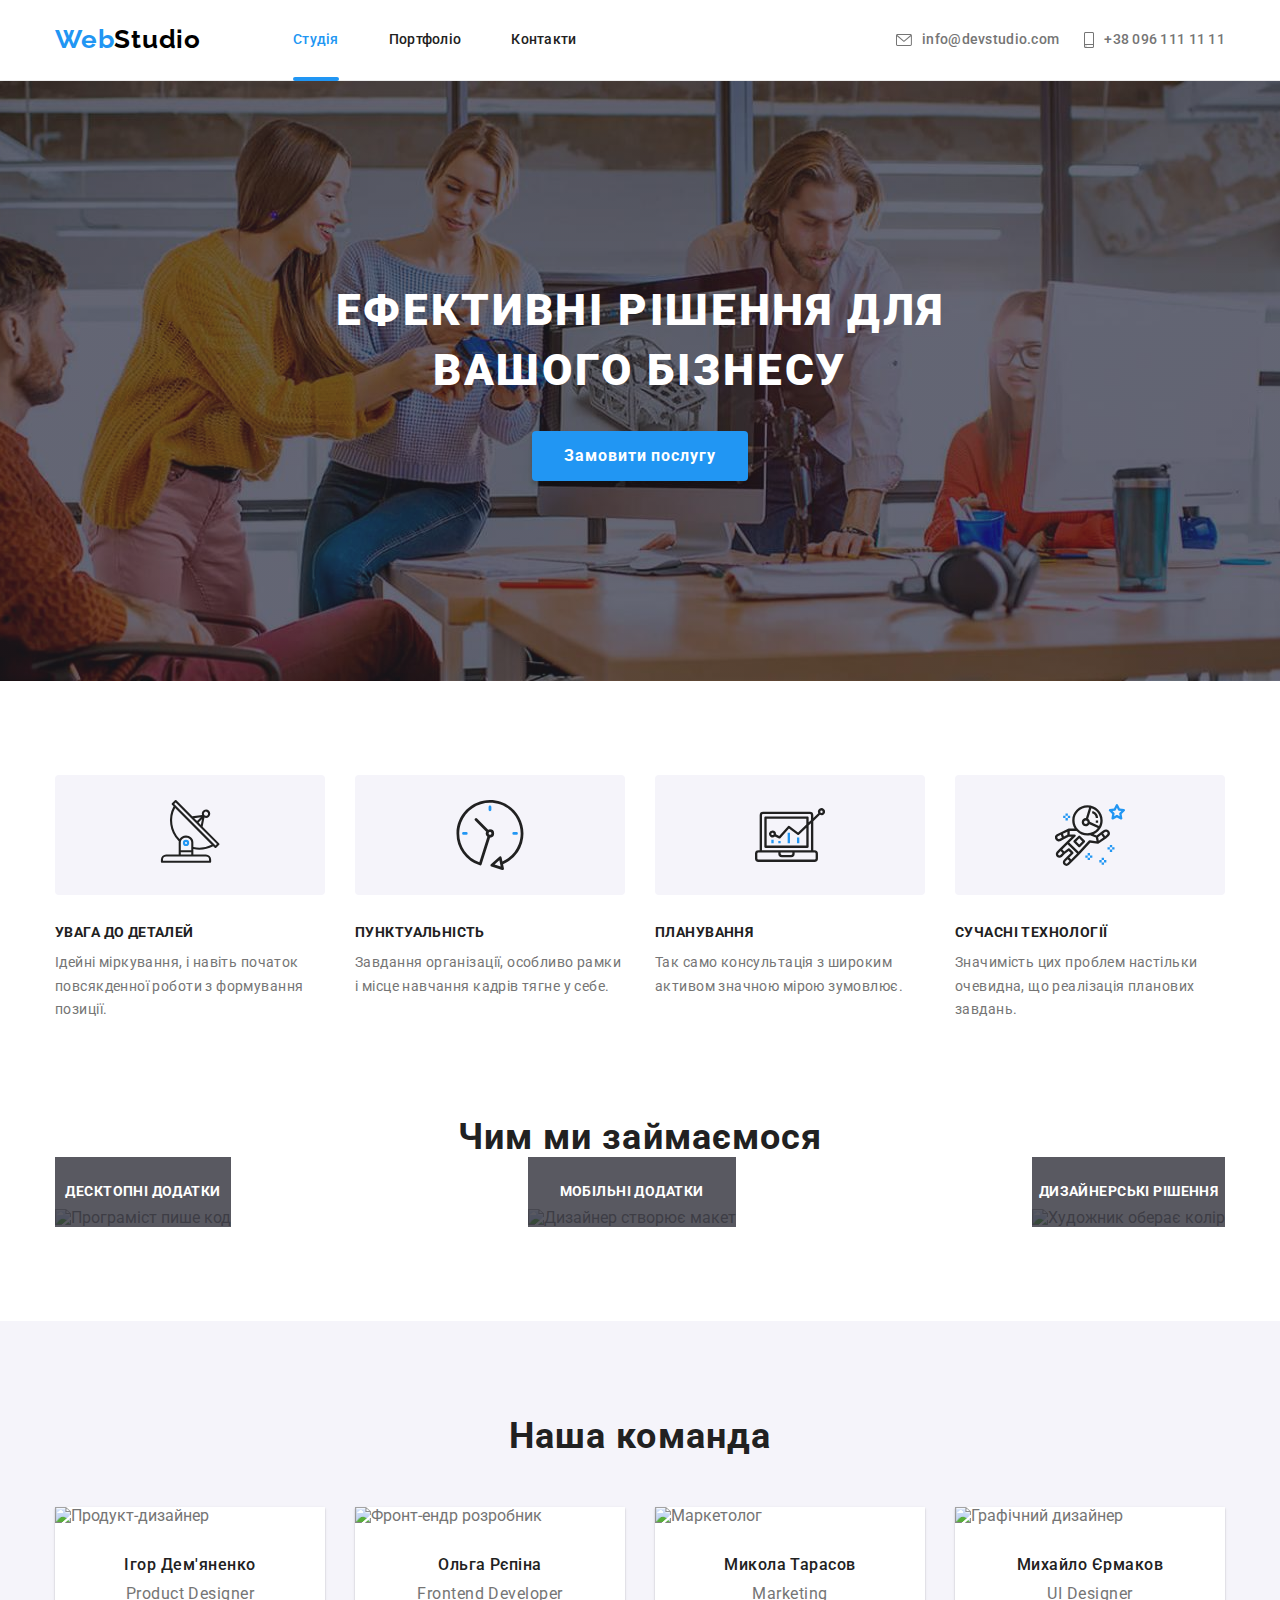
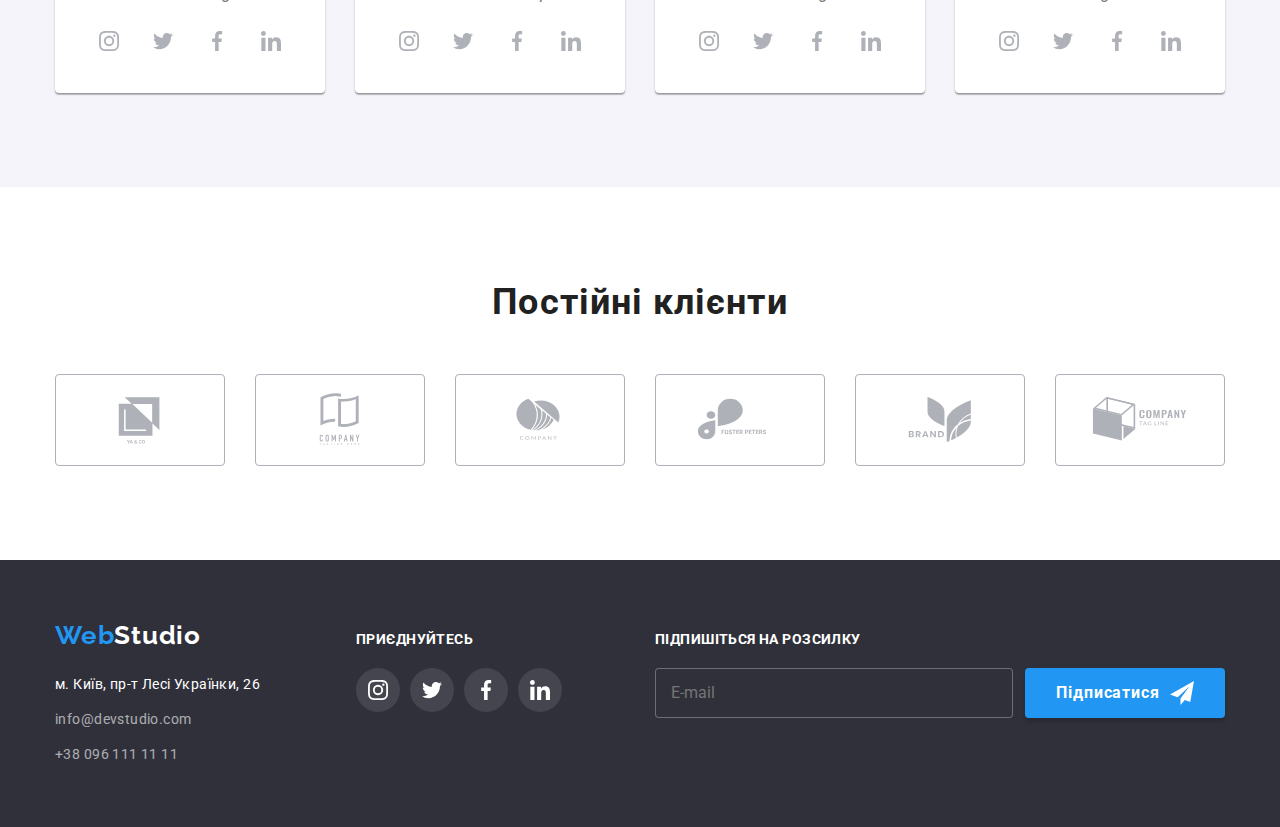
==== commit 553c90f3: "animated filter" ====
--- a/index.html
+++ b/index.html
@@ -87,14 +87,14 @@
             </nav>
             <ul class="contacts">
                 <li class="contacts__item">
-                    <a class="contacts__link contacts__link--email" href="mailto:info@devstudio.com">
+                    <a class="contacts__link" href="mailto:info@devstudio.com">
                         <svg class="contacts__icon contacts__icon--email" width="16" height="12">
                             <use xlink:href="./images/icons.svg#icon-envelope"></use>
                         </svg>
                         info@devstudio.com</a>
                 </li>
                 <li class="contacts__item">
-                    <a class="contacts__link contacts__link--tel" href="tel:+380961111111">
+                    <a class="contacts__link" href="tel:+380961111111">
                         <svg class="contacts__icon contacts__icon--tel" width="10" height="16">
                             <use xlink:href="./images/icons.svg#icon-smartphone"></use>
                         </svg>
@@ -317,7 +317,7 @@
                             <source srcset="
                                 ./images/mobile/team/frontend-developer-450.jpg 1x,
                                 ./images/mobile/team/frontend-developer-900.jpg 2x,
-                                ./images/mobile/team/frontend-developer-1350.jpg 3x" media="(max-width: 767px)" />
+                                ./images/mobile/team/frontend-developer-1350.jpg 3x" media="(max-width: 767px)">
                             <source srcset="
                                 ./images/tablet/team/frontend-developer-354.webp 1x,
                                 ./images/tablet/team/frontend-developer-708.webp 2x,
@@ -326,7 +326,7 @@
                             <source srcset="
                                 ./images/tablet/team/frontend-developer-354.jpg 1x,
                                 ./images/tablet/team/frontend-developer-708.jpg 2x,
-                                ./images/tablet/team/frontend-developer-1062.jpg 3x" media="(max-width: 1199px)" />
+                                ./images/tablet/team/frontend-developer-1062.jpg 3x" media="(max-width: 1199px)">
                             <source srcset="
                                 ./images/desktop/team/frontend-developer-270.webp 1x,
                                 ./images/desktop/team/frontend-developer-540.webp 2x,
@@ -335,7 +335,7 @@
                             <source srcset="
                                 ./images/desktop/team/frontend-developer-270.jpg 1x,
                                 ./images/desktop/team/frontend-developer-540.jpg 2x,
-                                ./images/desktop/team/frontend-developer-810.jpg 3x" media="(min-width: 1200px)" />
+                                ./images/desktop/team/frontend-developer-810.jpg 3x" media="(min-width: 1200px)">
                             <img src="./images/mobile/team/frontend-developer-450.jpg" alt="Фронт-ендр розробник" />
                         </picture>
                         <div class="team__container">
--- a/css/main.min.css
+++ b/css/main.min.css
@@ -1 +1 @@
-/*! modern-normalize v1.0.0 | MIT License | https://github.com/sindresorhus/modern-normalize */*,::after,::before{box-sizing:border-box}:root{-moz-tab-size:4;-o-tab-size:4;tab-size:4}html{line-height:1.15;-webkit-text-size-adjust:100%}body{margin:0}body{font-family:system-ui,-apple-system,"Segoe UI",Roboto,Helvetica,Arial,sans-serif,"Apple Color Emoji","Segoe UI Emoji"}hr{height:0;color:inherit}abbr[title]{-webkit-text-decoration:underline dotted;text-decoration:underline dotted}b,strong{font-weight:bolder}code,kbd,pre,samp{font-family:ui-monospace,SFMono-Regular,Consolas,"Liberation Mono",Menlo,monospace;font-size:1em}small{font-size:80%}sub,sup{font-size:75%;line-height:0;position:relative;vertical-align:baseline}sub{bottom:-0.25em}sup{top:-0.5em}table{text-indent:0;border-color:inherit}button,input,optgroup,select,textarea{font-family:inherit;font-size:100%;line-height:1.15;margin:0}button,select{text-transform:none}[type=button],[type=reset],[type=submit],button{-webkit-appearance:button}::-moz-focus-inner{border-style:none;padding:0}:-moz-focusring{outline:1px dotted ButtonText}:-moz-ui-invalid{box-shadow:none}legend{padding:0}progress{vertical-align:baseline}::-webkit-inner-spin-button,::-webkit-outer-spin-button{height:auto}[type=search]{-webkit-appearance:textfield;outline-offset:-2px}::-webkit-search-decoration{-webkit-appearance:none}::-webkit-file-upload-button{-webkit-appearance:button;font:inherit}summary{display:list-item}*{margin:0;padding:0}body{width:100%;margin:0 auto;font-family:"Roboto",sans-serif;color:#757575}a{text-decoration:none;color:inherit}ul{list-style:none}img{display:block;max-width:100%;height:auto}h1,h2,h3,h4,h5,h6{margin:0;padding:0}.send-form__btn,.subscription-form__btn,.hero__btn{height:50px;margin:0 auto;background-color:#2196f3;font-weight:700;font-size:16px;line-height:1.88;letter-spacing:.06em;color:#fff;border:none;border-radius:4px;cursor:pointer;box-shadow:0 4px 4px rgba(0,0,0,.15);transition:background-color 250ms cubic-bezier(0.4, 0, 0.2, 1)}.modal__btn,.mobile-menu__btn-close{position:absolute;background-color:#fff;fill:#000;transition:fill 250ms cubic-bezier(0.4, 0, 0.2, 1);cursor:pointer}.section__title{color:#212121;font-weight:700;font-size:28px;line-height:1.18;letter-spacing:.03em;text-align:center;margin-bottom:30px}@media screen and (min-width: 1200px){.section__title{font-size:36px;line-height:1.17;margin-bottom:50px}}.container{padding:0 15px}@media screen and (min-width: 480px){.container{width:480px;margin:0 auto}}@media screen and (min-width: 768px){.container{width:768px}}@media screen and (min-width: 1200px){.container{width:1200px}}.header{background-color:#fff;border-bottom:1px solid #ececec}.header__container{display:flex;align-items:center}.header__logo{padding:16px 0}.header__logo .logo__span{color:#000}@media screen and (min-width: 768px){.header__logo{margin-right:88px;padding:26px 0 25px}}@media screen and (min-width: 1200px){.header__logo{margin-right:92px;padding:25px}}.header__mobile-menu{width:40px;height:40px;margin-left:auto;border:none;background-color:inherit}@media screen and (min-width: 768px){.header__mobile-menu{display:none}}.mobile-menu{display:none}@media screen and (max-width: 767.98px){.mobile-menu{display:block;position:fixed;top:0;left:0;width:100%;height:100%;background-color:#fff;transform:translateX(100%);transition:transform 250ms cubic-bezier(0.4, 0, 0.2, 1),opacity 250ms cubic-bezier(0.4, 0, 0.2, 1),visibility 250ms cubic-bezier(0.4, 0, 0.2, 1)}}.mobile-menu.is-open{opacity:1;visibility:visible;pointer-events:initial;transform:translateX(0)}.mobile-menu__container{position:absolute;top:0;left:50%;transform:translateX(-50%);padding:48px 40px;display:flex;flex-direction:column;width:100%;height:100%;margin:0 auto;background-color:#fff}@media screen and (min-width: 480px){.mobile-menu__container{width:480px}}.mobile-menu__btn-close{position:absolute;top:10px;right:15px;width:40px;height:40px;border:none}.mobile-menu__btn-close:hover{fill:#2196f3}.mobile-menu__navigation{margin-bottom:auto}.mobile-menu__nav-item:not(:last-child){padding-bottom:32px}.mobile-menu__link{display:block;font-weight:500;font-size:40px;line-height:1.18;letter-spacing:.02em;color:#212121;transition:color 250ms cubic-bezier(0.4, 0, 0.2, 1)}.mobile-menu__link--current{color:#2196f3}.mobile-menu__link:hover,.mobile-menu__link:focus{color:#2196f3}.mobile-menu__contacts-link-tel{font-weight:500;font-size:34px;line-height:1.18;letter-spacing:.02em;color:#2196f3;padding-bottom:32px}.mobile-menu__contacts-link-email{font-weight:500;font-size:24px;line-height:1.7;letter-spacing:.02em;color:#757575;padding-bottom:64px}.mobile-menu__socials{display:flex}.mobile-menu__socials-item{padding:0 10px}.mobile-menu__socials-item:first-child{padding-left:0}.mobile-menu__socials-item:last-child{padding-right:0}.mobile-menu__socials-item:not(:last-child){border-right:1px solid rgba(33,33,33,.2)}.mobile-menu__socials-link{font-weight:500;font-size:18px;line-height:1.22;letter-spacing:.02em;color:#2196f3}.navigation{display:flex;gap:95px;align-items:center}@media screen and (min-width: 768px){.navigation{margin-right:auto}}.logo{display:block;font-family:"Raleway";font-weight:700;font-size:24px;line-height:1.2;letter-spacing:.03em;color:#2196f3}@media screen and (min-width: 1200px){.logo{font-size:26px;line-height:1.19}}.nav{display:none}@media screen and (min-width: 768px){.nav{display:flex;align-items:center;gap:50px}}.nav__link{display:block;padding:32px 0;font-weight:500;font-size:14px;line-height:1.14;letter-spacing:.02em;color:#212121;transition:color 250ms cubic-bezier(0.4, 0, 0.2, 1)}.nav__link:hover,.nav__link:focus{color:#2196f3}.nav__link--current{position:relative;color:#2196f3}.nav__link--current::after{content:"";position:absolute;display:block;left:0;bottom:-1px;width:100%;height:4px;border-radius:2px;background-color:#2196f3}.contacts{display:none}@media screen and (min-width: 768px){.contacts{display:block}}@media screen and (min-width: 1200px){.contacts{display:flex;gap:25px}}.contacts__item{font-weight:500;font-size:12px;line-height:1.16;letter-spacing:.02em}.contacts__link{display:inline-flex;align-items:center;padding:32px 0;transition:color 250ms cubic-bezier(0.4, 0, 0.2, 1)}.contacts__link:hover,.contacts__link:focus{color:#2196f3}@media screen and (min-width: 768px)and (max-width: 1199.98px){.contacts__link--email{padding-top:21px;padding-bottom:5px}}@media screen and (min-width: 768px)and (max-width: 1199.98px){.contacts__link--tel{padding-top:5px;padding-bottom:19px}}.contacts__icon{fill:currentColor;margin-right:10px}@media screen and (min-width: 768px)and (max-width: 1199.98px){.contacts__icon--email{width:14px;height:10px}}@media screen and (min-width: 768px)and (max-width: 1199.98px){.contacts__icon--tel{width:10px;height:14px}}.section{padding:60px 0;background-color:#fff}@media screen and (min-width: 1200px){.section{padding:94px 0}}.section--no-padding-top{display:none}@media screen and (min-width: 1200px){.section--no-padding-top{padding-top:0;display:block}}.section--other-bgc{background-color:#f5f4fa}.hero{margin:0 auto;padding:118px 0;text-align:center;background-color:#2f303a;background-image:linear-gradient(rgba(47, 48, 58, 0.4), rgba(47, 48, 58, 0.4)),url("../images/mobile/hero/hero-480.jpg");background-repeat:no-repeat;background-size:cover;background-position:center}@media screen and (min-device-pixel-ratio: 2),screen and (-webkit-min-device-pixel-ratio: 2),screen and (min-resolution: 192dpi),screen and (min-resolution: 2dppx){.hero{background-image:linear-gradient(rgba(47, 48, 58, 0.4), rgba(47, 48, 58, 0.4)),url("../images/mobile/hero/hero-960.jpg")}}@media screen and (min-device-pixel-ratio: 3),screen and (-webkit-min-device-pixel-ratio: 3),screen and (min-resolution: 288dpi),screen and (min-resolution: 3dppx){.hero{background-image:linear-gradient(rgba(47, 48, 58, 0.4), rgba(47, 48, 58, 0.4)),url("../images/mobile/hero/hero-1440.jpg")}}@media screen and (min-width: 480px){.hero{width:480px}}@media screen and (min-width: 768px){.hero{background-image:linear-gradient(rgba(47, 48, 58, 0.4), rgba(47, 48, 58, 0.4)),url("../images/tablet/hero/hero-768.jpg");width:768px}}@media screen and (min-width: 768px)and (min-device-pixel-ratio: 2),screen and (min-width: 768px)and (-webkit-min-device-pixel-ratio: 2),screen and (min-width: 768px)and (min-resolution: 192dpi),screen and (min-width: 768px)and (min-resolution: 2dppx){.hero{background-image:linear-gradient(rgba(47, 48, 58, 0.4), rgba(47, 48, 58, 0.4)),url("../images/tablet/hero/hero-1536.jpg")}}@media screen and (min-width: 768px)and (min-device-pixel-ratio: 3),screen and (min-width: 768px)and (-webkit-min-device-pixel-ratio: 3),screen and (min-width: 768px)and (min-resolution: 288dpi),screen and (min-width: 768px)and (min-resolution: 3dppx){.hero{background-image:linear-gradient(rgba(47, 48, 58, 0.4), rgba(47, 48, 58, 0.4)),url("../images/tablet/hero/hero-2304.jpg")}}@media screen and (min-width: 1200px){.hero{width:100%;padding:200px 0;background-image:linear-gradient(rgba(47, 48, 58, 0.4), rgba(47, 48, 58, 0.4)),url("../images/desktop/hero/hero-1600.jpg")}}@media screen and (min-width: 1200px)and (min-device-pixel-ratio: 2),screen and (min-width: 1200px)and (-webkit-min-device-pixel-ratio: 2),screen and (min-width: 1200px)and (min-resolution: 192dpi),screen and (min-width: 1200px)and (min-resolution: 2dppx){.hero{background-image:linear-gradient(rgba(47, 48, 58, 0.4), rgba(47, 48, 58, 0.4)),url("../images/desktop/hero/hero-3200.jpg")}}@media screen and (min-width: 1200px)and (min-device-pixel-ratio: 3),screen and (min-width: 1200px)and (-webkit-min-device-pixel-ratio: 3),screen and (min-width: 1200px)and (min-resolution: 288dpi),screen and (min-width: 1200px)and (min-resolution: 3dppx){.hero{background-image:linear-gradient(rgba(47, 48, 58, 0.4), rgba(47, 48, 58, 0.4)),url("../images/desktop/hero/hero-4800.jpg")}}@media screen and (min-width: 1600px){.hero{width:1600px}}.hero__title{font-weight:900;font-size:26px;line-height:1.61;letter-spacing:.06em;text-align:center;text-transform:uppercase;color:#fff;margin:0 auto 30px auto}@media screen and (min-width: 768px){.hero__title{width:360px}}@media screen and (min-width: 1200px){.hero__title{font-weight:900;font-size:44px;line-height:1.36;letter-spacing:.06em;width:696px}}.hero__btn{width:216px}.hero__btn:hover,.hero__btn:focus{background-color:#188ce8}@media screen and (min-width: 768px){.advantage{display:flex;flex-wrap:wrap;gap:30px}}@media screen and (min-width: 768px){.advantage__item{flex-basis:calc((100% - 30px)/2)}}@media screen and (min-width: 1200px){.advantage__item{flex-basis:calc((100% - 90px)/4)}}@media screen and (max-width: 767.98px){.advantage__item:not(:last-child){margin-bottom:30px}}.advantage__icon-container{display:flex;justify-content:center;align-items:center;height:120px;margin-bottom:30px;background-color:#f5f4fa;border-radius:4px}.advantage__title{color:#212121;font-weight:700;font-size:14px;line-height:1.14;letter-spacing:.03em;text-transform:uppercase;margin-bottom:10px}@media screen and (max-width: 767.98px){.advantage__title{text-align:center}}.advantage__description{font-weight:inherit;font-size:14px;line-height:1.71;letter-spacing:.03em}.works{display:flex;justify-content:space-between}.works__item{position:relative}.works__overlay{position:absolute;width:100%;height:70px;bottom:0;display:flex;justify-content:center;align-items:center;color:#fff;font-weight:700;font-size:14px;line-height:1.14;letter-spacing:.03em;text-transform:uppercase;background-color:rgba(47,48,58,.8)}.socials{display:flex;justify-content:center;gap:10px}.socials__item{width:44px;height:44px}.socials__link{display:flex;justify-content:center;align-items:center;width:100%;height:100%;border-radius:50%}.socials__icon{fill:currentColor}@media screen and (min-width: 768px){.team{display:flex;flex-wrap:wrap;gap:30px}}.team__item{background-color:#fff;border-bottom-left-radius:4px;border-bottom-right-radius:4px;box-shadow:0px 1px 3px rgba(0,0,0,.12),0px 1px 1px rgba(0,0,0,.14),0px 2px 1px rgba(0,0,0,.2)}@media screen and (max-width: 767.98px){.team__item:not(:last-child){margin-bottom:30px}}@media screen and (min-width: 768px){.team__item{flex-basis:calc((100% - 30px)/2)}}@media screen and (min-width: 1200px){.team__item{flex-basis:calc((100% - 90px)/4)}}.team__container{padding:30px 0}.team__title{color:#212121;font-weight:500;font-size:16px;line-height:1.19;letter-spacing:.03em;text-align:center;margin-bottom:10px}.team__description{font-weight:inherit;font-size:16px;line-height:1.19;letter-spacing:.03em;text-align:center;margin-bottom:16px}.team__socials{color:#afb1b8;transition:color 250ms cubic-bezier(0.4, 0, 0.2, 1),background-color 250ms cubic-bezier(0.4, 0, 0.2, 1)}.team__socials:hover,.team__socials:focus{color:#fff;background-color:#2196f3}.clients{display:flex;flex-wrap:wrap;gap:30px}.clients__item{flex-basis:calc((100% - 30px)/2);height:92px}@media screen and (min-width: 768px){.clients__item{flex-basis:calc((100% - 60px)/3)}}@media screen and (min-width: 1200px){.clients__item{flex-basis:calc((100% - 150px)/6)}}.clients__link{display:flex;justify-content:center;width:100%;height:100%;align-items:center;border:1px solid #afb1b8;border-radius:4px;color:#afb1b8;transition:color 250ms cubic-bezier(0.4, 0, 0.2, 1),border-color 250ms cubic-bezier(0.4, 0, 0.2, 1)}.clients__link:hover,.clients__link:focus{color:#2196f3;border-color:#2196f3}.clients__icon{fill:currentColor}.projects-filter{display:flex;flex-wrap:wrap;gap:15px 8px;margin-bottom:40px}@media screen and (min-width: 768px){.projects-filter{justify-content:center;margin-bottom:30px}}@media screen and (min-width: 1200px){.projects-filter{margin-bottom:50px}}.projects-filter__btn{border:none;border-radius:4px;padding:6px 22px;font-weight:500;font-size:16px;line-height:1.62;letter-spacing:.03em;text-align:center;background-color:#f5f4fa;cursor:pointer;transition:background-color 250ms cubic-bezier(0.4, 0, 0.2, 1),color 250ms cubic-bezier(0.4, 0, 0.2, 1),box-shadow 250ms cubic-bezier(0.4, 0, 0.2, 1)}.projects-filter__btn:hover,.projects-filter__btn:focus{background-color:#2196f3;color:#fff;box-shadow:0px 3px 1px rgba(0,0,0,.1),0px 1px 2px rgba(0,0,0,.08),0px 2px 2px rgba(0,0,0,.12)}@media screen and (min-width: 768px){.projects{display:flex;flex-wrap:wrap;gap:30px}}@media screen and (min-width: 480px){.projects__item{width:450px}}@media screen and (min-width: 768px){.projects__item{flex-basis:calc((100% - 30px)/2)}}@media screen and (min-width: 1200px){.projects__item{flex-basis:calc((100% - 60px)/3)}}.project-card{display:flex;flex-direction:column;width:100%;height:100%;transition:box-shadow 250ms cubic-bezier(0.4, 0, 0.2, 1)}.project-card:hover,.project-card:focus{box-shadow:0px 1px 1px rgba(0,0,0,.12),0px 4px 4px rgba(0,0,0,.06),1px 4px 6px rgba(0,0,0,.16)}.project-card__overlay-box{position:relative;overflow:hidden}.project-card__overlay{position:absolute;display:flex;align-items:center;top:0;left:0;padding:0 24px;width:100%;height:100%;background-color:#2196f3;opacity:.9;transform:translateY(100%);transition:transform 250ms cubic-bezier(0.4, 0, 0.2, 1)}.project-card:hover .project-card__overlay,.project-card:focus .project-card__overlay{transform:translateY(0)}.project-card__description{color:#fff;font-weight:inherit;font-size:18px;line-height:1.56;letter-spacing:.03em}@media screen and (max-width: 360px){.project-card__description{font-size:16px}}.project-card__content-box{flex-grow:1;padding:20px 24px;border:1px solid #eee;border-top:0}.project-card__title{color:#212121;font-weight:700;font-size:18px;line-height:2;letter-spacing:.06em;margin-bottom:4px}.project-card__caption{font-weight:inherit;font-size:16px;line-height:1.88;letter-spacing:.03em}.address{font-weight:inherit;font-size:14px;line-height:1.86;letter-spacing:.03em;font-style:normal}.address__item:not(:last-child){margin-bottom:9px}@media screen and (min-width: 1200px){.address__item{width:231px}}.address__link{color:#fff;opacity:.6;transition:color 250ms cubic-bezier(0.4, 0, 0.2, 1)}.address__link:hover,.address__link:focus{color:#2196f3}.address__link--external{opacity:1;transition:color 250ms cubic-bezier(0.4, 0, 0.2, 1)}.footer{background-color:#2f303a;padding:60px 0;color:#fff}.footer__container{text-align:center}@media screen and (min-width: 768px){.footer__container{display:flex;align-items:baseline}}@media screen and (min-width: 768px)and (max-width: 1199.98px){.footer__container{justify-content:space-around;flex-wrap:wrap;row-gap:60px}}@media screen and (min-width: 1200px){.footer__container{justify-content:flex-start;flex-wrap:nowrap;text-align:start}}@media screen and (max-width: 767.98px){.footer__address-box{margin-bottom:60px}}@media screen and (min-width: 1200px){.footer__address-box{margin-right:70px}}.footer__logo{margin-bottom:20px}.footer__logo .logo__span{color:#fff}@media screen and (max-width: 767.98px){.footer__socials-box{margin-bottom:60px}}.footer__subscription{width:100%}@media screen and (min-width: 1200px){.footer__subscription{margin-left:93px}}.footer__caption{font-weight:700;font-size:14px;line-height:1.14;letter-spacing:.03em;text-transform:uppercase;margin-bottom:20px}.footer__socials{background-color:#44454e;transition:background-color 250ms cubic-bezier(0.4, 0, 0.2, 1)}.footer__socials:hover,.footer__socials:focus{background-color:#2196f3}@media screen and (min-width: 1200px){.subscription-form{display:flex}}.subscription-form__label{display:block}@media screen and (min-width: 1200px){.subscription-form__label{flex-grow:1}}.subscription-form__input{display:block;width:100%;padding:15px;margin:0 auto 20px;color:#757575;background-color:#2f303a;border:1px solid rgba(255,255,255,.3);border-radius:4px;transition:border 250ms cubic-bezier(0.4, 0, 0.2, 1)}.subscription-form__input:focus{color:#fff;border:1px solid #2196f3;outline:none}@media screen and (min-width: 768px)and (max-width: 1199.98px){.subscription-form__input{width:450px}}@media screen and (min-width: 1200px){.subscription-form__input{margin:0 auto}}.subscription-form__btn{display:inline-flex;justify-content:center;align-items:center;width:200px;gap:10px;margin-left:12px}.subscription-form__btn:hover,.subscription-form__btn:focus{background-color:#188ce8}.subscription-form__icon{fill:currentColor}.backdrop{position:fixed;top:0;left:0;width:100%;height:100%;overflow-y:scroll;opacity:1;background-color:rgba(0,0,0,.2);transition:opacity 250ms cubic-bezier(0.4, 0, 0.2, 1),visibility 250ms cubic-bezier(0.4, 0, 0.2, 1)}.backdrop.is-hidden{visibility:hidden;opacity:0;pointer-events:none}.backdrop.is-hidden .modal{transform:translate(-50%, -50%) scale(0.9)}.modal{position:absolute;top:50%;left:50%;transform:translate(-50%, -50%) scale(1);width:calc(100% - 30px);max-width:450px;border-radius:4px;background-color:#fff;transition:transform 250ms cubic-bezier(0.4, 0, 0.2, 1)}@media screen and (min-width: 1200px){.modal{max-width:528px}}.modal__btn{top:8px;right:8px;padding:5px;width:30px;height:30px;border:1px solid rgba(0,0,0,.1);border-radius:50%}.modal__btn:hover{fill:#2196f3}.send-form{width:100%;padding:40px}.send-form__caption{margin-bottom:12px;color:#212121;font-style:normal;font-weight:700;font-size:20px;line-height:1.15;letter-spacing:.03em;text-align:center}.send-form__field{display:block;font-weight:inherit;font-size:12px;line-height:1.17;letter-spacing:.01em;color:#757575}.send-form__field--coment{margin-bottom:20px}.send-form__span{display:block;margin-bottom:4px}.send-form__wrapper{position:relative;margin:4px 0 10px}.send-form__icon{position:absolute;top:50%;left:12px;transform:translateY(-50%);fill:#212121;transition:fill 250ms cubic-bezier(0.4, 0, 0.2, 1)}.send-form__input{width:100%;padding:12px 12px 12px 42px;font-weight:inherit;font-size:12px;line-height:1.17;letter-spacing:.01em;border:1px solid rgba(33,33,33,.2);border-radius:4px;fill:#212121;transition:border 250ms cubic-bezier(0.4, 0, 0.2, 1)}.send-form__input:focus{border:1px solid #2196f3;outline:none}.send-form__input:focus~.send-form__icon{fill:#2196f3}.send-form__coment-area{width:100%;height:120px;padding:12px 16px;border:1px solid rgba(33,33,33,.2);border-radius:4px;resize:none;transition:border 250ms cubic-bezier(0.4, 0, 0.2, 1)}.send-form__coment-area:focus{border:1px solid #2196f3;outline:none;fill:#2196f3}.send-form__accept-field{display:flex;justify-content:center;align-items:center;gap:7px;margin-bottom:30px;font-weight:inherit;font-size:14px;line-height:1.71;letter-spacing:.03em;color:#757575;fill:#fff}.send-form__policy{display:inline;color:#2196f3}.send-form__icon-check{flex-shrink:0;border:2px solid #212121;border-radius:2px;transition:border 250ms cubic-bezier(0.4, 0, 0.2, 1),background-color 250ms cubic-bezier(0.4, 0, 0.2, 1)}.send-form__checkbox:checked .send-form__icon-check{background-color:#2196f3;border:none}.send-form__btn{display:block;width:200px}.send-form__btn:hover,.send-form__btn:focus{background-color:#188ce8}.visually-hidden{position:absolute;white-space:nowrap;width:1px;height:1px;overflow:hidden;border:0;padding:0;clip:rect(0 0 0 0);-webkit-clip-path:inset(50%);clip-path:inset(50%);margin:-1px}.modal-open{overflow:hidden}/*# sourceMappingURL=main.min.css.map */+/*! modern-normalize v1.0.0 | MIT License | https://github.com/sindresorhus/modern-normalize */*,::after,::before{box-sizing:border-box}:root{-moz-tab-size:4;-o-tab-size:4;tab-size:4}html{line-height:1.15;-webkit-text-size-adjust:100%}body{margin:0}body{font-family:system-ui,-apple-system,"Segoe UI",Roboto,Helvetica,Arial,sans-serif,"Apple Color Emoji","Segoe UI Emoji"}hr{height:0;color:inherit}abbr[title]{-webkit-text-decoration:underline dotted;text-decoration:underline dotted}b,strong{font-weight:bolder}code,kbd,pre,samp{font-family:ui-monospace,SFMono-Regular,Consolas,"Liberation Mono",Menlo,monospace;font-size:1em}small{font-size:80%}sub,sup{font-size:75%;line-height:0;position:relative;vertical-align:baseline}sub{bottom:-0.25em}sup{top:-0.5em}table{text-indent:0;border-color:inherit}button,input,optgroup,select,textarea{font-family:inherit;font-size:100%;line-height:1.15;margin:0}button,select{text-transform:none}[type=button],[type=reset],[type=submit],button{-webkit-appearance:button}::-moz-focus-inner{border-style:none;padding:0}:-moz-focusring{outline:1px dotted ButtonText}:-moz-ui-invalid{box-shadow:none}legend{padding:0}progress{vertical-align:baseline}::-webkit-inner-spin-button,::-webkit-outer-spin-button{height:auto}[type=search]{-webkit-appearance:textfield;outline-offset:-2px}::-webkit-search-decoration{-webkit-appearance:none}::-webkit-file-upload-button{-webkit-appearance:button;font:inherit}summary{display:list-item}*{margin:0;padding:0}body{width:100%;margin:0 auto;font-family:"Roboto",sans-serif;color:#757575}a{text-decoration:none;color:inherit}ul,ol{list-style:none}img{display:block;max-width:100%;height:auto}h1,h2,h3,h4,h5,h6{margin:0;padding:0}.send-form__btn,.subscription-form__btn,.hero__btn{height:50px;margin:0 auto;background-color:#2196f3;font-weight:700;font-size:16px;line-height:1.88;letter-spacing:.06em;color:#fff;border:none;border-radius:4px;cursor:pointer;box-shadow:0 4px 4px rgba(0,0,0,.15);transition:background-color 250ms cubic-bezier(0.4, 0, 0.2, 1)}.modal__btn,.mobile-menu__btn-close{position:absolute;background-color:#fff;fill:#000;transition:fill 250ms cubic-bezier(0.4, 0, 0.2, 1);cursor:pointer}.section__title{color:#212121;font-weight:700;font-size:28px;line-height:1.18;letter-spacing:.03em;text-align:center;margin-bottom:30px}@media screen and (min-width: 1200px){.section__title{font-size:36px;line-height:1.17;margin-bottom:50px}}.container{padding:0 15px}@media screen and (min-width: 480px){.container{width:480px;margin:0 auto}}@media screen and (min-width: 768px){.container{width:768px}}@media screen and (min-width: 1200px){.container{width:1200px}}.header{background-color:#fff;border-bottom:1px solid #ececec}.header__container{display:flex;align-items:center}.header__logo{padding:16px 0}.header__logo .logo__span{color:#000}@media screen and (min-width: 768px){.header__logo{margin-right:88px;padding:26px 0}}@media screen and (min-width: 1200px){.header__logo{margin-right:92px;padding:24px 0 25px}}.header__mobile-menu{width:40px;height:40px;margin-left:auto;border:none;background-color:inherit}@media screen and (min-width: 768px){.header__mobile-menu{display:none}}.mobile-menu{display:none}@media screen and (max-width: 767.98px){.mobile-menu{display:block;position:fixed;top:0;left:0;width:100%;height:100%;z-index:999;background-color:#fff;transform:translateX(100%);transition:transform 250ms cubic-bezier(0.4, 0, 0.2, 1),opacity 250ms cubic-bezier(0.4, 0, 0.2, 1),visibility 250ms cubic-bezier(0.4, 0, 0.2, 1)}}.mobile-menu.is-open{opacity:1;visibility:visible;pointer-events:initial;transform:translateX(0)}.mobile-menu__container{position:absolute;top:0;left:50%;transform:translateX(-50%);padding:48px 40px;display:flex;flex-direction:column;width:100%;height:100%;margin:0 auto;background-color:#fff}@media screen and (min-width: 480px){.mobile-menu__container{width:480px}}.mobile-menu__btn-close{position:absolute;top:10px;right:15px;width:40px;height:40px;border:none}.mobile-menu__btn-close:hover{fill:#2196f3}.mobile-menu__navigation{margin-bottom:auto}.mobile-menu__nav-item:not(:last-child){padding-bottom:32px}.mobile-menu__link{display:block;font-weight:500;font-size:40px;line-height:1.18;letter-spacing:.02em;color:#212121;transition:color 250ms cubic-bezier(0.4, 0, 0.2, 1)}.mobile-menu__link--current{color:#2196f3}@media screen and (max-width: 440px){.mobile-menu__link{font-size:30px}}.mobile-menu__link:hover,.mobile-menu__link:focus{color:#2196f3}.mobile-menu__contacts-link-tel{font-weight:500;font-size:34px;line-height:1.18;letter-spacing:.02em;color:#2196f3;padding-bottom:32px}@media screen and (max-width: 440px){.mobile-menu__contacts-link-tel{font-size:26px}}.mobile-menu__contacts-link-email{font-weight:500;font-size:24px;line-height:1.7;letter-spacing:.02em;color:#757575;padding-bottom:64px}@media screen and (max-width: 440px){.mobile-menu__contacts-link-email{font-size:18px}}.mobile-menu__socials{display:flex}.mobile-menu__socials-item{padding:0 10px}.mobile-menu__socials-item:first-child{padding-left:0}.mobile-menu__socials-item:last-child{padding-right:0}.mobile-menu__socials-item:not(:last-child){border-right:1px solid rgba(33,33,33,.2)}.mobile-menu__socials-link{font-weight:500;font-size:18px;line-height:1.22;letter-spacing:.02em;color:#2196f3}@media screen and (max-width: 440px){.mobile-menu__socials-link{font-size:12px}}.navigation{display:flex;gap:95px;align-items:center}@media screen and (min-width: 768px){.navigation{margin-right:auto}}.logo{display:block;font-family:"Raleway";font-weight:700;font-size:24px;line-height:1.1666;letter-spacing:.03em;color:#2196f3}@media screen and (min-width: 1200px){.logo{font-size:26px;line-height:1.19}}.nav{display:none}@media screen and (min-width: 768px){.nav{display:flex;align-items:center;gap:50px}}.nav__link{display:block;padding:32px 0;font-weight:500;font-size:14px;line-height:1.14;letter-spacing:.02em;color:#212121;transition:color 250ms cubic-bezier(0.4, 0, 0.2, 1)}.nav__link:hover,.nav__link:focus{color:#2196f3}.nav__link--current{position:relative;color:#2196f3}.nav__link--current::after{content:"";position:absolute;display:block;left:0;bottom:-1px;width:100%;height:4px;border-radius:2px;background-color:#2196f3}.contacts{display:none}@media screen and (min-width: 768px){.contacts{display:block}}@media screen and (min-width: 768px)and (max-width: 1199.98px){.contacts{padding:21px 0}}@media screen and (min-width: 1200px){.contacts{display:flex;gap:25px}}.contacts__item{font-weight:500;font-size:12px;line-height:1.16;letter-spacing:.02em}@media screen and (min-width: 768px)and (max-width: 1199.98px){.contacts__item:not(:last-child){margin-bottom:10px}}@media screen and (min-width: 1200px){.contacts__item{font-size:14px;line-height:1.14}}.contacts__link{display:flex;align-items:center;transition:color 250ms cubic-bezier(0.4, 0, 0.2, 1)}.contacts__link:hover,.contacts__link:focus{color:#2196f3}@media screen and (min-width: 1200px){.contacts__link{padding:32px 0}}.contacts__icon{fill:currentColor;margin-right:10px}@media screen and (min-width: 768px)and (max-width: 1199.98px){.contacts__icon--email{width:14px;height:10px}}@media screen and (min-width: 768px)and (max-width: 1199.98px){.contacts__icon--tel{width:10px;height:14px}}.section{padding:60px 0;background-color:#fff}@media screen and (min-width: 1200px){.section{padding:94px 0}}.section--no-padding-top{display:none}@media screen and (min-width: 1200px){.section--no-padding-top{padding-top:0;display:block}}.section--other-bgc{background-color:#f5f4fa}.hero{max-width:1600px;margin:0 auto;padding:118px 0;text-align:center;background-color:#2f303a;background-image:linear-gradient(rgba(47, 48, 58, 0.4), rgba(47, 48, 58, 0.4)),url("../images/mobile/hero/hero.jpg");background-repeat:no-repeat;background-size:cover;background-position:center}@media screen and (min-device-pixel-ratio: 2),screen and (-webkit-min-device-pixel-ratio: 2),screen and (min-resolution: 192dpi),screen and (min-resolution: 2dppx){.hero{background-image:linear-gradient(rgba(47, 48, 58, 0.4), rgba(47, 48, 58, 0.4)),url("../images/mobile/hero/hero@2.jpg")}}@media screen and (min-device-pixel-ratio: 3),screen and (-webkit-min-device-pixel-ratio: 3),screen and (min-resolution: 288dpi),screen and (min-resolution: 3dppx){.hero{background-image:linear-gradient(rgba(47, 48, 58, 0.4), rgba(47, 48, 58, 0.4)),url("../images/mobile/hero/hero@3.jpg")}}@media screen and (min-width: 576px){.hero{background-image:linear-gradient(rgba(47, 48, 58, 0.4), rgba(47, 48, 58, 0.4)),url("../images/tablet/hero/hero.jpg")}}@media screen and (min-width: 576px)and (min-device-pixel-ratio: 2),screen and (min-width: 576px)and (-webkit-min-device-pixel-ratio: 2),screen and (min-width: 576px)and (min-resolution: 192dpi),screen and (min-width: 576px)and (min-resolution: 2dppx){.hero{background-image:linear-gradient(rgba(47, 48, 58, 0.4), rgba(47, 48, 58, 0.4)),url("../images/tablet/hero/hero@2.jpg")}}@media screen and (min-width: 576px)and (min-device-pixel-ratio: 3),screen and (min-width: 576px)and (-webkit-min-device-pixel-ratio: 3),screen and (min-width: 576px)and (min-resolution: 288dpi),screen and (min-width: 576px)and (min-resolution: 3dppx){.hero{background-image:linear-gradient(rgba(47, 48, 58, 0.4), rgba(47, 48, 58, 0.4)),url("../images/tablet/hero/hero@3.jpg")}}@media screen and (min-width: 992px){.hero{background-image:linear-gradient(rgba(47, 48, 58, 0.4), rgba(47, 48, 58, 0.4)),url("../images/desktop/hero/hero.jpg")}}@media screen and (min-width: 992px)and (min-device-pixel-ratio: 2),screen and (min-width: 992px)and (-webkit-min-device-pixel-ratio: 2),screen and (min-width: 992px)and (min-resolution: 192dpi),screen and (min-width: 992px)and (min-resolution: 2dppx){.hero{background-image:linear-gradient(rgba(47, 48, 58, 0.4), rgba(47, 48, 58, 0.4)),url("../images/desktop/hero/hero@2.jpg")}}@media screen and (min-width: 992px)and (min-device-pixel-ratio: 3),screen and (min-width: 992px)and (-webkit-min-device-pixel-ratio: 3),screen and (min-width: 992px)and (min-resolution: 288dpi),screen and (min-width: 992px)and (min-resolution: 3dppx){.hero{background-image:linear-gradient(rgba(47, 48, 58, 0.4), rgba(47, 48, 58, 0.4)),url("../images/desktop/hero/hero@3.jpg")}}@media screen and (min-width: 1200px){.hero{padding:200px 0}}.hero__title{font-weight:900;font-size:26px;line-height:1.61;letter-spacing:.06em;text-align:center;text-transform:uppercase;color:#fff;margin:0 auto 30px auto}@media screen and (min-width: 768px){.hero__title{width:360px}}@media screen and (min-width: 1200px){.hero__title{font-weight:900;font-size:44px;line-height:1.36;letter-spacing:.06em;width:696px}}.hero__btn{width:216px}.hero__btn:hover,.hero__btn:focus{background-color:#188ce8}@media screen and (min-width: 768px){.advantage{display:flex;flex-wrap:wrap;gap:30px}}@media screen and (min-width: 768px){.advantage__item{flex-basis:calc((100% - 30px)/2)}}@media screen and (min-width: 1200px){.advantage__item{flex-basis:calc((100% - 90px)/4)}}@media screen and (max-width: 767.98px){.advantage__item:not(:last-child){margin-bottom:30px}}.advantage__icon-container{display:flex;justify-content:center;align-items:center;height:120px;margin-bottom:30px;background-color:#f5f4fa;border-radius:4px}.advantage__title{color:#212121;font-weight:700;font-size:14px;line-height:1.14;letter-spacing:.03em;text-transform:uppercase;margin-bottom:10px}@media screen and (max-width: 767.98px){.advantage__title{text-align:center}}.advantage__description{font-weight:inherit;font-size:14px;line-height:1.71;letter-spacing:.03em}.works{display:flex;justify-content:space-between}.works__item{position:relative}.works__overlay{position:absolute;width:100%;height:70px;bottom:0;display:flex;justify-content:center;align-items:center;color:#fff;font-weight:700;font-size:14px;line-height:1.14;letter-spacing:.03em;text-transform:uppercase;background-color:rgba(47,48,58,.8)}.socials{display:flex;justify-content:center;gap:10px}.socials__item{width:44px;height:44px}.socials__link{display:flex;justify-content:center;align-items:center;width:100%;height:100%;border-radius:50%}.socials__icon{fill:currentColor}@media screen and (min-width: 768px){.team{display:flex;flex-wrap:wrap;gap:30px}}.team__item{background-color:#fff;border-bottom-left-radius:4px;border-bottom-right-radius:4px;box-shadow:0px 1px 3px rgba(0,0,0,.12),0px 1px 1px rgba(0,0,0,.14),0px 2px 1px rgba(0,0,0,.2)}@media screen and (max-width: 767.98px){.team__item:not(:last-child){margin-bottom:30px}}@media screen and (min-width: 768px){.team__item{flex-basis:calc((100% - 30px)/2)}}@media screen and (min-width: 1200px){.team__item{flex-basis:calc((100% - 90px)/4)}}.team__container{padding:30px 0}.team__title{color:#212121;font-weight:500;font-size:16px;line-height:1.19;letter-spacing:.03em;text-align:center;margin-bottom:10px}.team__description{font-weight:inherit;font-size:16px;line-height:1.19;letter-spacing:.03em;text-align:center;margin-bottom:16px}.team__socials{color:#afb1b8;transition:color 250ms cubic-bezier(0.4, 0, 0.2, 1),background-color 250ms cubic-bezier(0.4, 0, 0.2, 1)}.team__socials:hover,.team__socials:focus{color:#fff;background-color:#2196f3}.clients{display:flex;flex-wrap:wrap;gap:30px}.clients__item{flex-basis:calc((100% - 30px)/2);height:92px}@media screen and (min-width: 768px){.clients__item{flex-basis:calc((100% - 60px)/3)}}@media screen and (min-width: 1200px){.clients__item{flex-basis:calc((100% - 150px)/6)}}.clients__link{display:flex;justify-content:center;width:100%;height:100%;align-items:center;border:1px solid #afb1b8;border-radius:4px;color:#afb1b8;transition:color 250ms cubic-bezier(0.4, 0, 0.2, 1),border-color 250ms cubic-bezier(0.4, 0, 0.2, 1)}.clients__link:hover,.clients__link:focus{color:#2196f3;border-color:#2196f3}.clients__icon{fill:currentColor}.projects-filter{display:flex;flex-wrap:wrap;gap:15px 8px;margin-bottom:40px}@media screen and (min-width: 768px){.projects-filter{justify-content:center;margin-bottom:30px}}@media screen and (min-width: 1200px){.projects-filter{margin-bottom:50px}}.projects-filter__btn{border:none;border-radius:4px;padding:6px 22px;font-weight:500;font-size:16px;line-height:1.62;letter-spacing:.03em;text-align:center;background-color:#f5f4fa;cursor:pointer;transition:background-color 250ms cubic-bezier(0.4, 0, 0.2, 1),color 250ms cubic-bezier(0.4, 0, 0.2, 1),box-shadow 250ms cubic-bezier(0.4, 0, 0.2, 1)}.projects-filter__btn:hover,.projects-filter__btn:focus{background-color:#2196f3;color:#fff;box-shadow:0px 3px 1px rgba(0,0,0,.1),0px 1px 2px rgba(0,0,0,.08),0px 2px 2px rgba(0,0,0,.12)}.projects-filter__btn--current{background-color:#2196f3;color:#fff}@media screen and (min-width: 768px){.projects{display:flex;flex-wrap:wrap;gap:30px}}.projects__item{transition:all 250ms cubic-bezier(0.4, 0, 0.2, 1)}.projects__item.is-card-hidden{opacity:0}@media screen and (max-width: 767.98px){.projects__item:not(:last-child){margin-bottom:30px}}@media screen and (min-width: 480px){.projects__item{width:450px}}@media screen and (min-width: 768px){.projects__item{flex-basis:calc((100% - 30px)/2)}}@media screen and (min-width: 1200px){.projects__item{flex-basis:calc((100% - 60px)/3)}}.project-card{display:flex;flex-direction:column;width:100%;height:100%;transition:box-shadow 250ms cubic-bezier(0.4, 0, 0.2, 1)}.project-card:hover,.project-card:focus{box-shadow:0px 1px 1px rgba(0,0,0,.12),0px 4px 4px rgba(0,0,0,.06),1px 4px 6px rgba(0,0,0,.16)}.project-card__overlay-box{position:relative;overflow:hidden}.project-card__overlay{position:absolute;display:flex;align-items:center;top:0;left:0;padding:0 24px;width:100%;height:100%;background-color:#2196f3;opacity:.9;transform:translateY(100%);transition:transform 250ms cubic-bezier(0.4, 0, 0.2, 1)}.project-card:hover .project-card__overlay,.project-card:focus .project-card__overlay{transform:translateY(0)}.project-card__description{color:#fff;font-weight:inherit;font-size:18px;line-height:1.56;letter-spacing:.03em}@media screen and (max-width: 440px){.project-card__description{font-size:16px}}.project-card__content-box{flex-grow:1;padding:20px 24px;border:1px solid #eee;border-top:0}.project-card__title{color:#212121;font-weight:700;font-size:18px;line-height:2;letter-spacing:.06em;margin-bottom:4px}.project-card__caption{font-weight:inherit;font-size:16px;line-height:1.88;letter-spacing:.03em}.address{font-weight:inherit;font-size:14px;line-height:1.86;letter-spacing:.03em;font-style:normal}.address__item:not(:last-child){margin-bottom:9px}@media screen and (min-width: 1200px){.address__item{width:231px}}.address__link{color:#fff;opacity:.6;transition:color 250ms cubic-bezier(0.4, 0, 0.2, 1)}.address__link:hover,.address__link:focus{color:#2196f3}.address__link--external{opacity:1;transition:color 250ms cubic-bezier(0.4, 0, 0.2, 1)}.footer{background-color:#2f303a;padding:60px 0;color:#fff}.footer__container{text-align:center}@media screen and (min-width: 768px){.footer__container{display:flex;align-items:baseline}}@media screen and (min-width: 768px)and (max-width: 1199.98px){.footer__container{justify-content:space-around;flex-wrap:wrap;row-gap:60px}}@media screen and (min-width: 1200px){.footer__container{justify-content:flex-start;flex-wrap:nowrap;text-align:start}}@media screen and (max-width: 767.98px){.footer__address-box{margin-bottom:60px}}@media screen and (min-width: 1200px){.footer__address-box{margin-right:70px}}.footer__logo{margin-bottom:20px}.footer__logo .logo__span{color:#fff}@media screen and (max-width: 767.98px){.footer__socials-box{margin-bottom:60px}}.footer__subscription{width:100%}@media screen and (min-width: 1200px){.footer__subscription{margin-left:93px}}.footer__caption{font-weight:700;font-size:14px;line-height:1.14;letter-spacing:.03em;text-transform:uppercase;margin-bottom:20px}.footer__socials{background-color:#44454e;transition:background-color 250ms cubic-bezier(0.4, 0, 0.2, 1)}.footer__socials:hover,.footer__socials:focus{background-color:#2196f3}@media screen and (min-width: 1200px){.subscription-form{display:flex}}.subscription-form__label{display:block}@media screen and (min-width: 1200px){.subscription-form__label{flex-grow:1}}.subscription-form__input{display:block;width:100%;padding:15px;margin:0 auto 20px;color:#757575;background-color:#2f303a;border:1px solid rgba(255,255,255,.3);border-radius:4px;transition:border 250ms cubic-bezier(0.4, 0, 0.2, 1)}.subscription-form__input:focus{color:#fff;border:1px solid #2196f3;outline:none}@media screen and (min-width: 768px)and (max-width: 1199.98px){.subscription-form__input{width:450px}}@media screen and (min-width: 1200px){.subscription-form__input{margin:0 auto}}.subscription-form__btn{display:inline-flex;justify-content:center;align-items:center;width:200px;gap:10px;margin-left:12px}.subscription-form__btn:hover,.subscription-form__btn:focus{background-color:#188ce8}.subscription-form__icon{fill:currentColor}.backdrop{position:fixed;top:0;left:0;width:100%;height:100%;overflow-y:scroll;opacity:1;background-color:rgba(0,0,0,.2);transition:opacity 250ms cubic-bezier(0.4, 0, 0.2, 1),visibility 250ms cubic-bezier(0.4, 0, 0.2, 1)}.backdrop.is-hidden{visibility:hidden;opacity:0;pointer-events:none}.backdrop.is-hidden .modal{transform:translate(-50%, -50%) scale(0.9)}.modal{position:absolute;top:50%;left:50%;transform:translate(-50%, -50%) scale(1);width:calc(100% - 30px);max-width:450px;border-radius:4px;background-color:#fff;transition:transform 250ms cubic-bezier(0.4, 0, 0.2, 1)}@media screen and (min-width: 1200px){.modal{max-width:528px}}.modal__btn{top:8px;right:8px;padding:5px;width:30px;height:30px;border:1px solid rgba(0,0,0,.1);border-radius:50%}.modal__btn:hover{fill:#2196f3}.send-form{width:100%;padding:40px}.send-form__caption{margin-bottom:12px;color:#212121;font-style:normal;font-weight:700;font-size:20px;line-height:1.5;letter-spacing:.03em;text-align:center}@media screen and (min-width: 1200px){.send-form__caption{line-height:1.15}}.send-form__field{display:block;font-weight:inherit;font-size:12px;line-height:1.17;letter-spacing:.01em;color:#757575}.send-form__field--coment{margin-bottom:20px}.send-form__span{display:block;margin-bottom:4px}.send-form__wrapper{position:relative;margin:4px 0 10px}.send-form__icon{position:absolute;top:50%;left:12px;transform:translateY(-50%);fill:#212121;transition:fill 250ms cubic-bezier(0.4, 0, 0.2, 1)}.send-form__input{width:100%;padding:12px 12px 12px 42px;font-weight:inherit;font-size:12px;line-height:1.17;letter-spacing:.01em;border:1px solid rgba(33,33,33,.2);border-radius:4px;fill:#212121;transition:border 250ms cubic-bezier(0.4, 0, 0.2, 1)}.send-form__input:focus{border:1px solid #2196f3;outline:none}.send-form__input:focus~.send-form__icon{fill:#2196f3}.send-form__coment-area{width:100%;height:120px;padding:12px 16px;border:1px solid rgba(33,33,33,.2);border-radius:4px;resize:none;transition:border 250ms cubic-bezier(0.4, 0, 0.2, 1)}.send-form__coment-area:focus{border:1px solid #2196f3;outline:none;fill:#2196f3}.send-form__accept-field{display:flex;justify-content:center;align-items:center;gap:7px;margin-bottom:30px;font-weight:inherit;font-size:12px;line-height:1.6667;letter-spacing:.03em;color:#757575;fill:#fff}@media screen and (min-width: 1200px){.send-form__accept-field{font-size:14px;line-height:1.71}}.send-form__policy{color:#2196f3;text-decoration:underline}.send-form__icon-check{flex-shrink:0;border:2px solid #212121;border-radius:2px;transition:border 250ms cubic-bezier(0.4, 0, 0.2, 1),background-color 250ms cubic-bezier(0.4, 0, 0.2, 1)}.send-form__checkbox:checked .send-form__icon-check{background-color:#2196f3;border:none}.send-form__btn{display:block;width:200px}.send-form__btn:hover,.send-form__btn:focus{background-color:#188ce8}.visually-hidden{position:absolute;white-space:nowrap;width:1px;height:1px;overflow:hidden;border:0;padding:0;clip:rect(0 0 0 0);-webkit-clip-path:inset(50%);clip-path:inset(50%);margin:-1px}.modal-open{overflow:hidden}/*# sourceMappingURL=main.min.css.map */